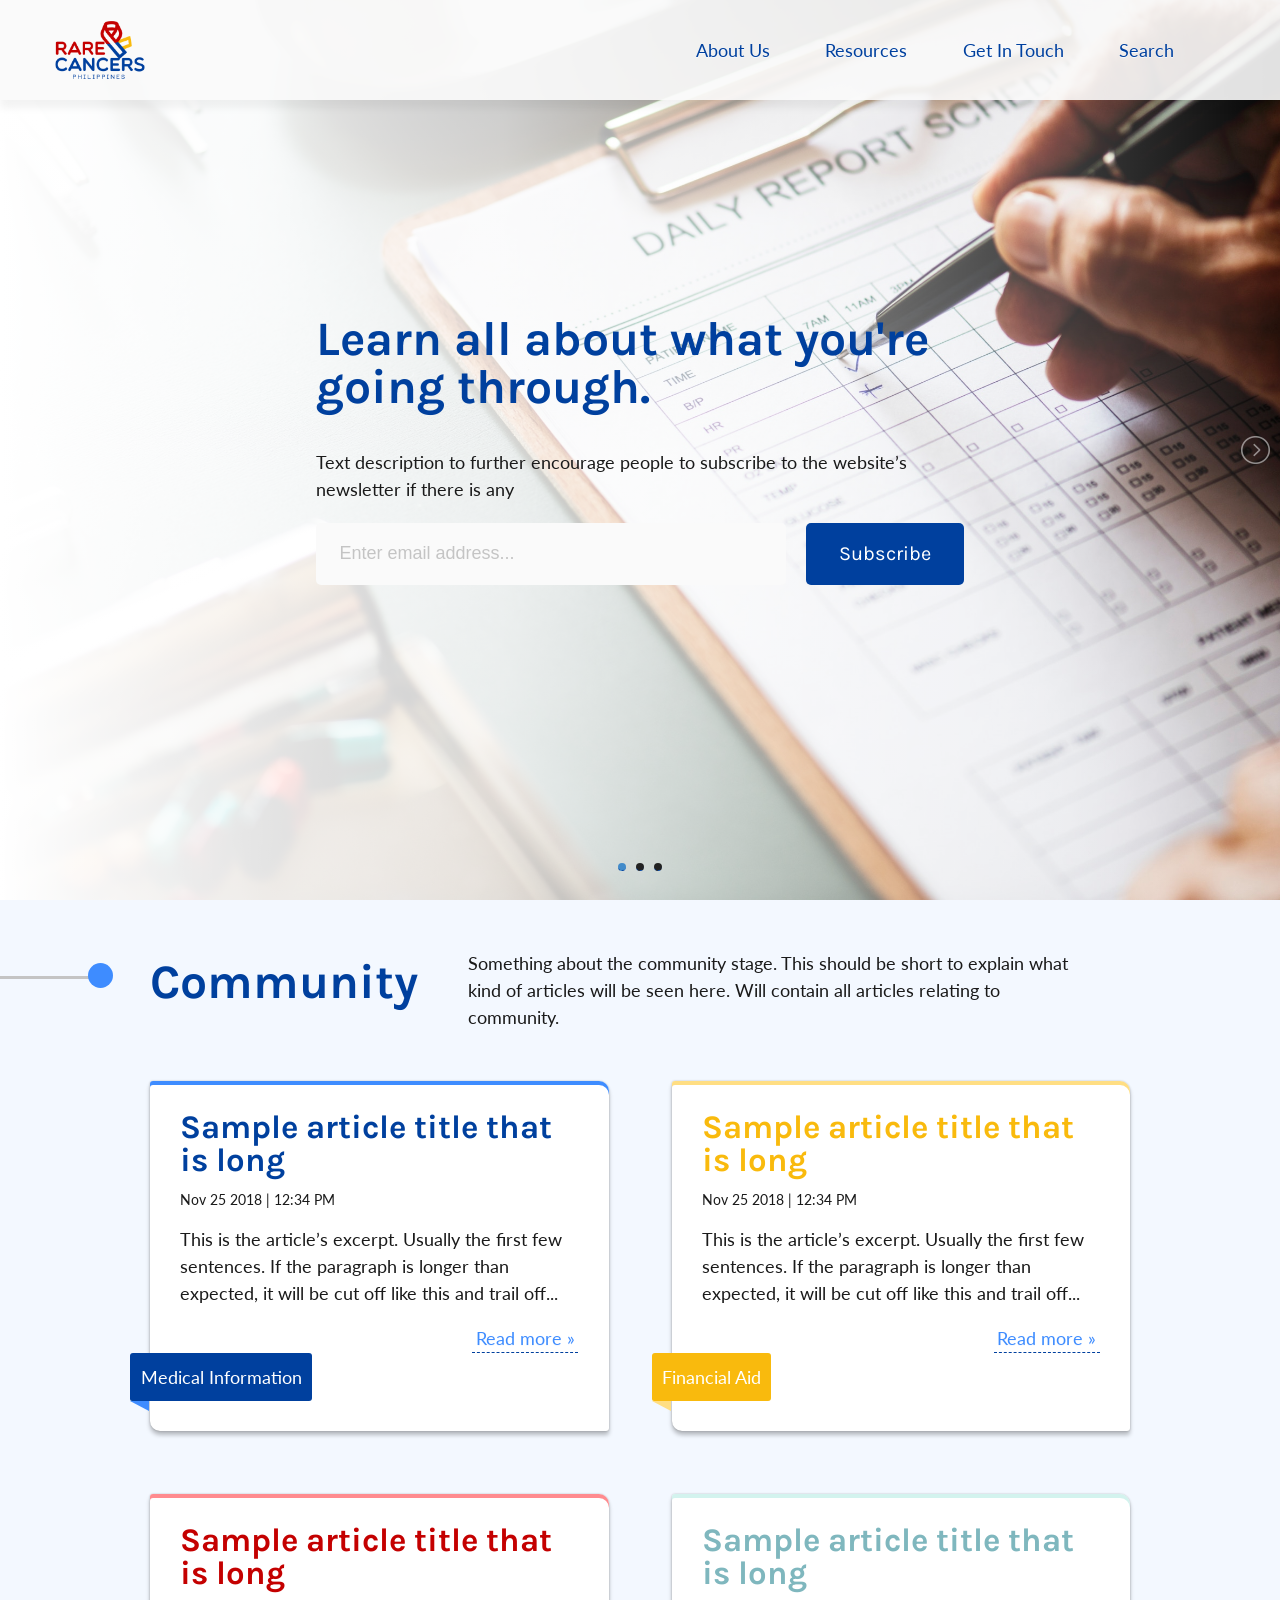
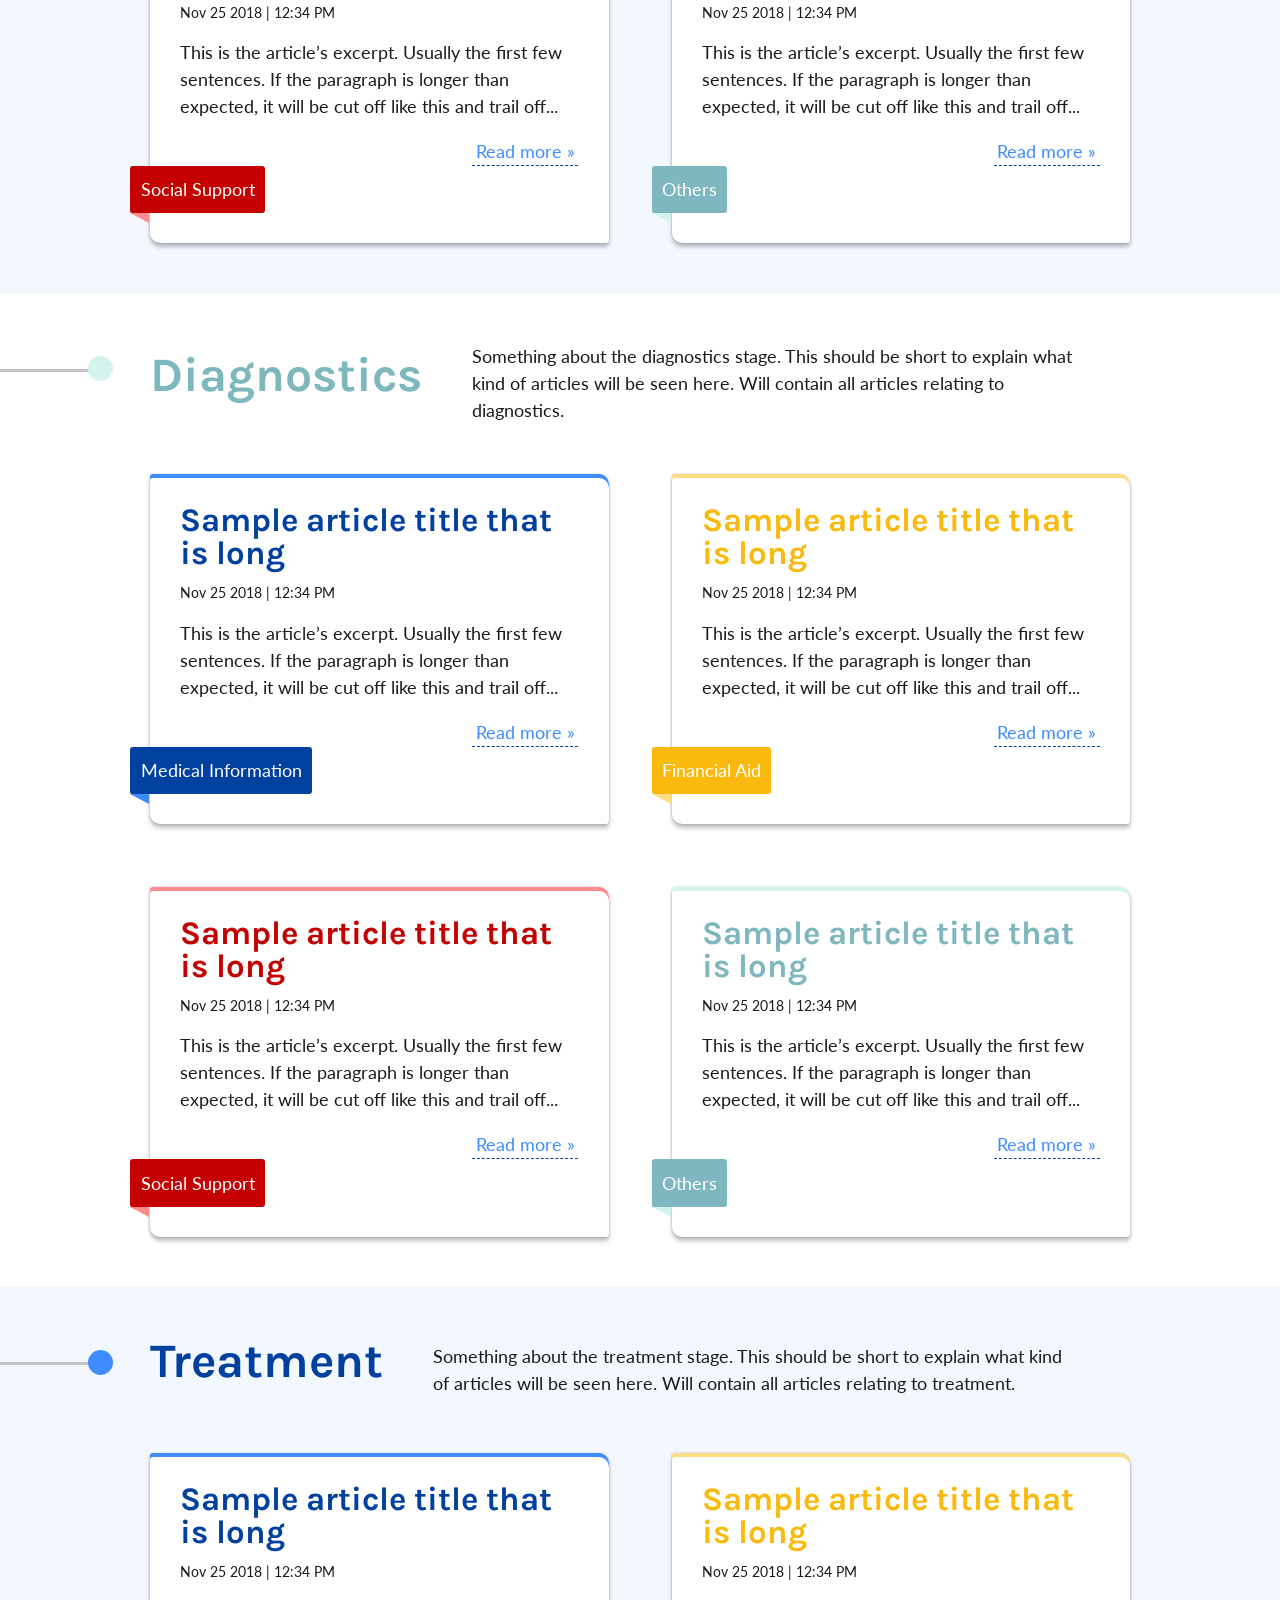
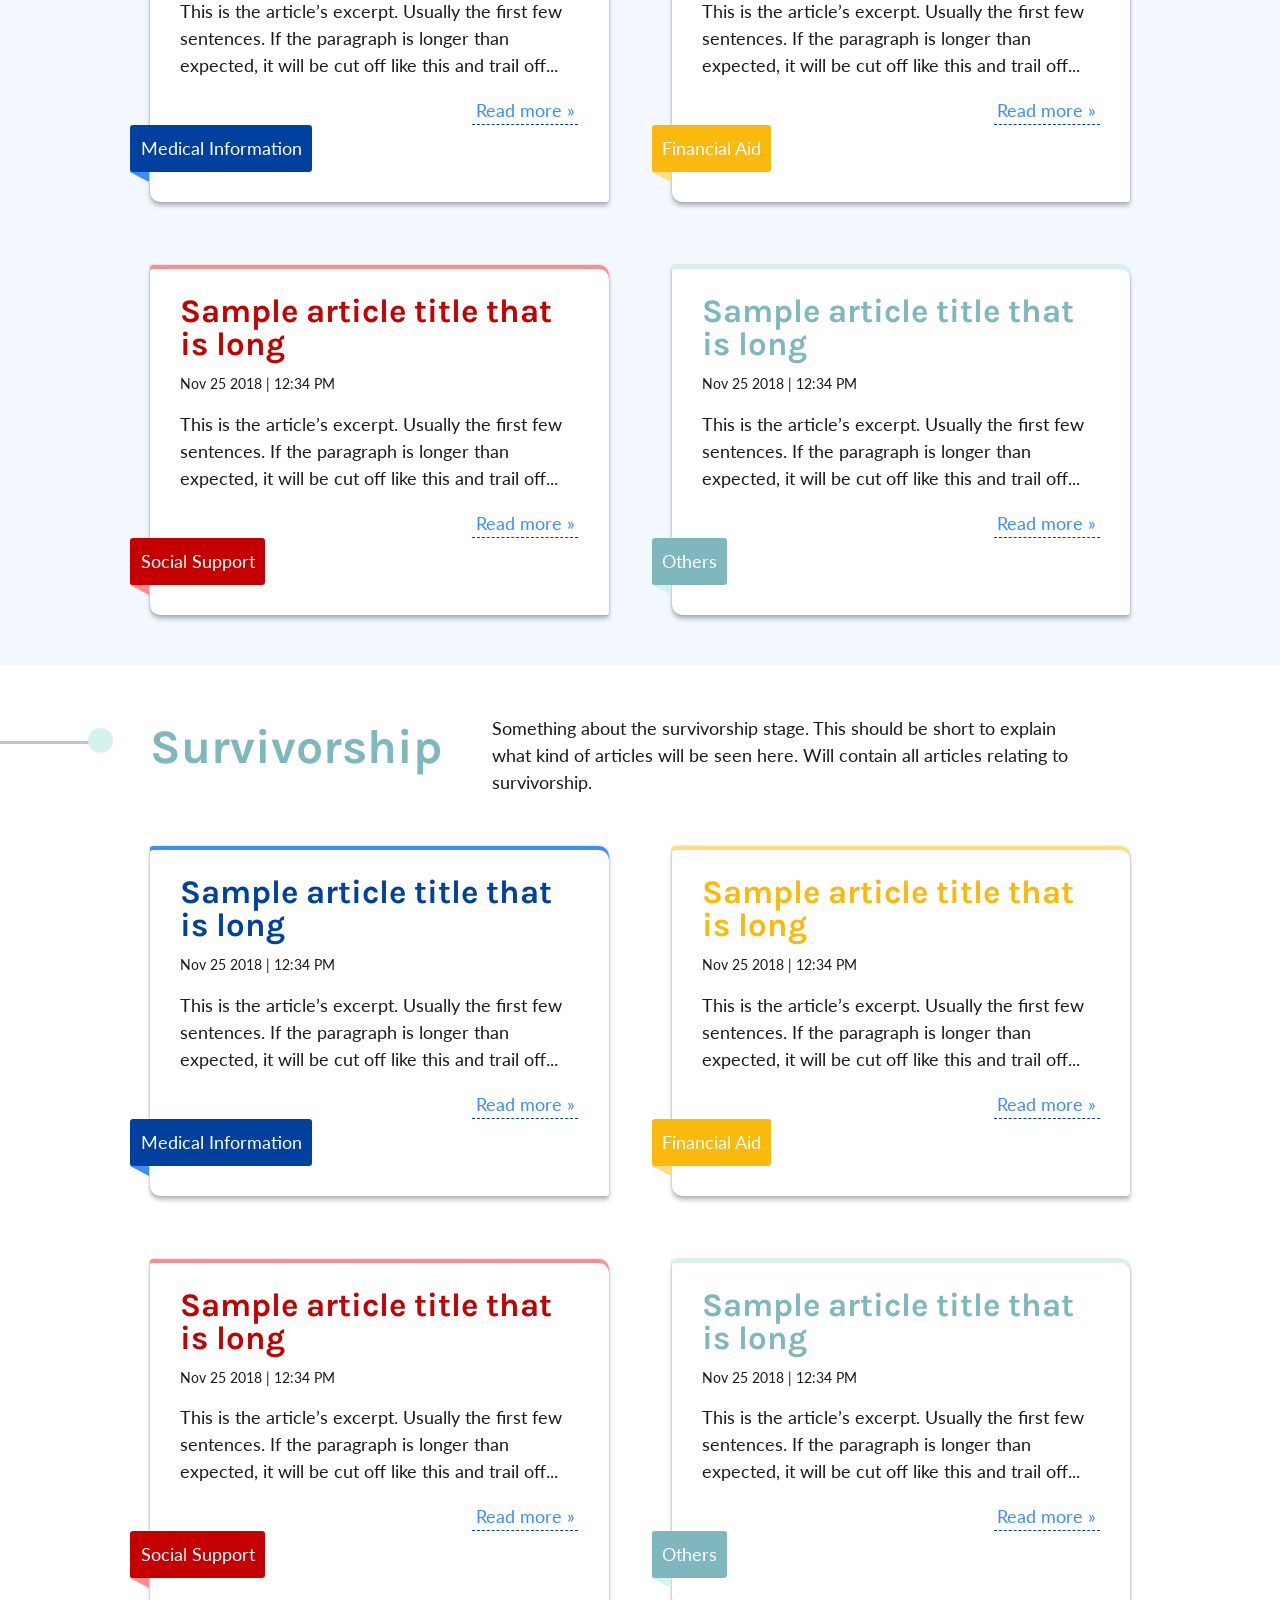
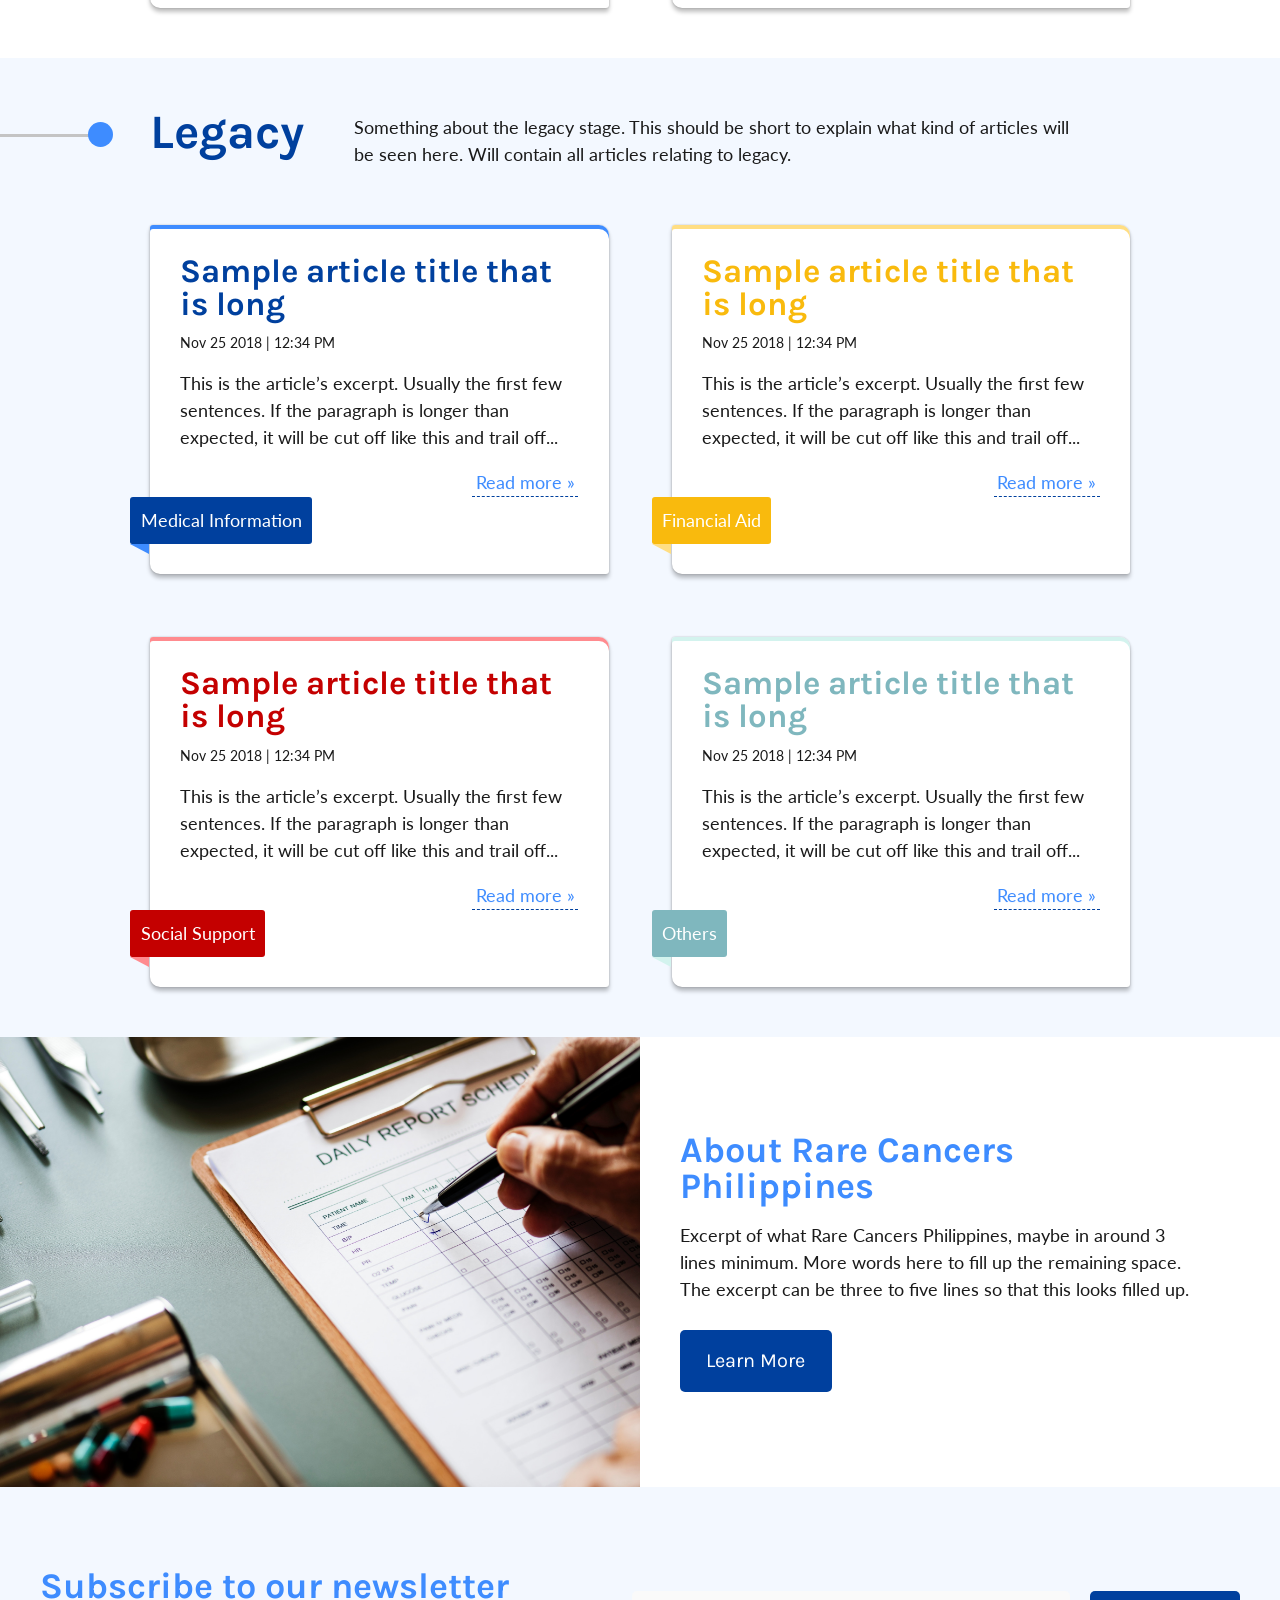
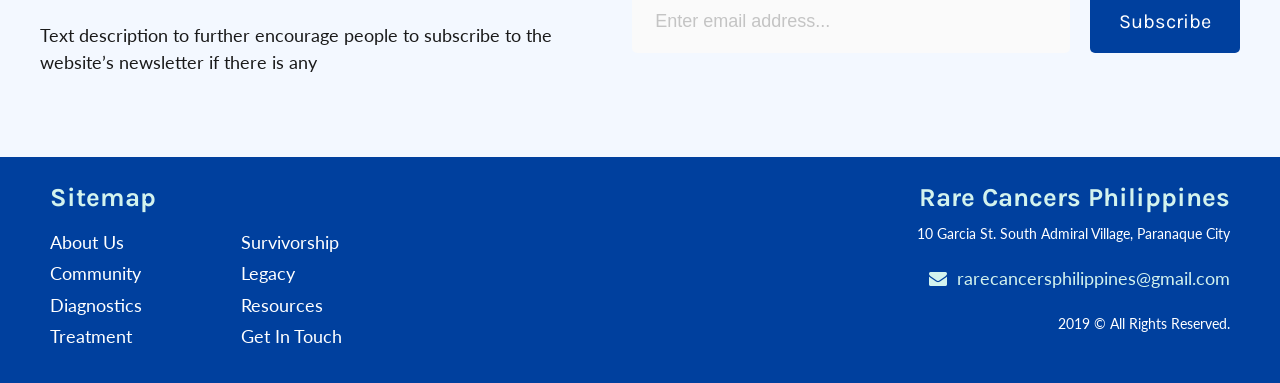
==== index.html @ 7241a582 "Fixed styles for article header" ====
<!DOCTYPE html>
<html lang="en-US">
<head>
  <meta charset="utf-8">
  <meta http-equiv="x-ua-compatible" content="ie=edge">
  <meta name="viewport" content="width=device-width, initial-scale=1">

  <title>Rare Cancers Philippines</title>

  <!-- Once we have more info on RCPH, will uncomment these -->
  <!-- <meta name="description" content=""> -->
  <!-- <link rel="canonical" href=""> -->

  <!-- Facebook meta tags -->
  <!-- <meta property="og:url" content=""> -->
  <!-- <meta property="og:description" content=""> -->
  <!-- <meta property="og:title" content=""> -->

  <!-- Twitter card meta tags -->
  <!-- <meta property="twitter:url" content=""> -->
  <!-- <meta property="twitter:card" content="summary"> -->
  <!-- <meta property="twitter:title" content=""> -->
  <!-- <meta property="twitter:description" content=""> -->

  <!-- CSS -->
  <!-- LightSlider -->
  <link rel="stylesheet" href="assets/lightslider/css/lightslider.css">

  <!-- FontAwesome -->
  <link rel="stylesheet" href="https://stackpath.bootstrapcdn.com/font-awesome/4.7.0/css/font-awesome.min.css">

  <!-- Custom Styles -->
  <link rel="stylesheet" type="text/css" href="styles.css">

  <!-- JavaScript -->
  <!-- jQuery -->
  <script src="https://cdnjs.cloudflare.com/ajax/libs/jquery/3.3.1/jquery.min.js"></script>

  <!-- LightSlider -->
  <script src="assets/lightslider/js/lightslider.js"></script>

  <!-- Custom JS -->
  <script src="main.js"></script>

</head>
<body>
  <header>
    <a class="brand" href="index.html"><img src="images/logo.png" alt=""></a>
    <ul class="navigation">
      <li class="nav-item"><a href="about-us.html">About Us</a></li>
      <li class="nav-item"><a href="#">Resources</a></li>
      <li class="nav-item"><a href="contact.html">Get In Touch</a></li>
      <li class="nav-item"><a href="#" id="search">Search</a></li>
    </ul>
  </header>
  <main id="home">
    <!-- HERO BANNER -->
    <ul class="hero-banner carousel">
      <li class="slide">
        <div class="description" style="background-image: linear-gradient(90deg, #FFFFFF 0%, rgba(255, 255, 255, 0.8) 39.29%, rgba(255, 255, 255, 0) 101.6%), url('images/hero-1.jpg');">
          <h1>Learn all about what you're going through.</h1>
          <p>Text description to further encourage people to subscribe to the website’s newsletter if there is any</p>
          <div class="subscribe-to-newsletter"><input type="email" placeholder="Enter email address..." name="newsletter_email"><a href="#" class="blue filled button">Subscribe</a></div>
        </div>
      </li>
      <li class="slide">
        <div class="description" style="background-image: linear-gradient(90deg, #FFFFFF 0%, rgba(255, 255, 255, 0.8) 39.29%, rgba(255, 255, 255, 0) 101.6%), url('images/hero-2.jpg');">
          <h1>Another header message</h1>
          <p>This is to demonstrate the carousel on the hero banner of the website.</p>
          <a href="#" class="blue filled button">Sample CTA</a>
        </div>
      </li>
      <li class="slide">
        <div class="description" style="background-image: linear-gradient(90deg, #FFFFFF 0%, rgba(255, 255, 255, 0.8) 39.29%, rgba(255, 255, 255, 0) 101.6%), url('images/hero-3.jpg');">
          <h1>Yet another example</h1>
          <p>It's important to note that when setting up slides for the carousel, there always has to be a call-to-action within it.</p>
          <a href="#" class="blue filled button">Like This</a>
        </div>
      </li>
    </ul>

    <!-- STAGES -->
    <div class="stages">
      <section class="stage">
        <div class="stage-details">
          <h1 class="stage-name">Community</h1>
          <p class="stage-description">Something about the community stage. This should be short to explain what kind of articles will be seen here. Will contain all articles relating to community.</p>
        </div>
        <div class="article-cards">
          <div class="article-card medical-information">
            <div class="article-card-heading">
              <h3 class="article-title">Sample article title that is long</h3>
              <p class="article-meta">Nov 25 2018 | 12:34 PM</p>
            </div>
            <p class="article-excerpt">This is the article’s excerpt. Usually the first few sentences. If the paragraph is longer than expected, it will be cut off like this and trail off...</p>
            <a href="article.html" class="article-read-more">Read more &raquo;</a>
            <a href="#" class="article-card-category">Medical Information</a>
          </div>
          <div class="article-card financial-aid">
            <div class="article-card-heading">
              <h3 class="article-title">Sample article title that is long</h3>
              <p class="article-meta">Nov 25 2018 | 12:34 PM</p>
            </div>
            <p class="article-excerpt">This is the article’s excerpt. Usually the first few sentences. If the paragraph is longer than expected, it will be cut off like this and trail off...</p>
            <a href="article.html" class="article-read-more">Read more &raquo;</a>
            <a href="#" class="article-card-category">Financial Aid</a>
          </div>
          <div class="article-card social-support">
            <div class="article-card-heading">
              <h3 class="article-title">Sample article title that is long</h3>
              <p class="article-meta">Nov 25 2018 | 12:34 PM</p>
            </div>
            <p class="article-excerpt">This is the article’s excerpt. Usually the first few sentences. If the paragraph is longer than expected, it will be cut off like this and trail off...</p>
            <a href="article.html" class="article-read-more">Read more &raquo;</a>
            <a href="#" class="article-card-category">Social Support</a>
          </div>
          <div class="article-card others">
            <div class="article-card-heading">
              <h3 class="article-title">Sample article title that is long</h3>
              <p class="article-meta">Nov 25 2018 | 12:34 PM</p>
            </div>
            <p class="article-excerpt">This is the article’s excerpt. Usually the first few sentences. If the paragraph is longer than expected, it will be cut off like this and trail off...</p>
            <a href="article.html" class="article-read-more">Read more &raquo;</a>
            <a href="#" class="article-card-category">Others</a>
          </div>
        </div>
      </section>
      <section class="stage">
        <div class="stage-details">
          <h1 class="stage-name">Diagnostics</h1>
          <p class="stage-description">Something about the diagnostics stage. This should be short to explain what kind of articles will be seen here. Will contain all articles relating to diagnostics.</p>
        </div>
        <div class="article-cards">
          <div class="article-card medical-information">
            <div class="article-card-heading">
              <h3 class="article-title">Sample article title that is long</h3>
              <p class="article-meta">Nov 25 2018 | 12:34 PM</p>
            </div>
            <p class="article-excerpt">This is the article’s excerpt. Usually the first few sentences. If the paragraph is longer than expected, it will be cut off like this and trail off...</p>
            <a href="article.html" class="article-read-more">Read more &raquo;</a>
            <a href="#" class="article-card-category">Medical Information</a>
          </div>
          <div class="article-card financial-aid">
            <div class="article-card-heading">
              <h3 class="article-title">Sample article title that is long</h3>
              <p class="article-meta">Nov 25 2018 | 12:34 PM</p>
            </div>
            <p class="article-excerpt">This is the article’s excerpt. Usually the first few sentences. If the paragraph is longer than expected, it will be cut off like this and trail off...</p>
            <a href="article.html" class="article-read-more">Read more &raquo;</a>
            <a href="#" class="article-card-category">Financial Aid</a>
          </div>
          <div class="article-card social-support">
            <div class="article-card-heading">
              <h3 class="article-title">Sample article title that is long</h3>
              <p class="article-meta">Nov 25 2018 | 12:34 PM</p>
            </div>
            <p class="article-excerpt">This is the article’s excerpt. Usually the first few sentences. If the paragraph is longer than expected, it will be cut off like this and trail off...</p>
            <a href="article.html" class="article-read-more">Read more &raquo;</a>
            <a href="#" class="article-card-category">Social Support</a>
          </div>
          <div class="article-card others">
            <div class="article-card-heading">
              <h3 class="article-title">Sample article title that is long</h3>
              <p class="article-meta">Nov 25 2018 | 12:34 PM</p>
            </div>
            <p class="article-excerpt">This is the article’s excerpt. Usually the first few sentences. If the paragraph is longer than expected, it will be cut off like this and trail off...</p>
            <a href="article.html" class="article-read-more">Read more &raquo;</a>
            <a href="#" class="article-card-category">Others</a>
          </div>
        </div>
      </section>
      <section class="stage">
        <div class="stage-details">
          <h1 class="stage-name">Treatment</h1>
          <p class="stage-description">Something about the treatment stage. This should be short to explain what kind of articles will be seen here. Will contain all articles relating to treatment.</p>
        </div>
        <div class="article-cards">
          <div class="article-card medical-information">
            <div class="article-card-heading">
              <h3 class="article-title">Sample article title that is long</h3>
              <p class="article-meta">Nov 25 2018 | 12:34 PM</p>
            </div>
            <p class="article-excerpt">This is the article’s excerpt. Usually the first few sentences. If the paragraph is longer than expected, it will be cut off like this and trail off...</p>
            <a href="article.html" class="article-read-more">Read more &raquo;</a>
            <a href="#" class="article-card-category">Medical Information</a>
          </div>
          <div class="article-card financial-aid">
            <div class="article-card-heading">
              <h3 class="article-title">Sample article title that is long</h3>
              <p class="article-meta">Nov 25 2018 | 12:34 PM</p>
            </div>
            <p class="article-excerpt">This is the article’s excerpt. Usually the first few sentences. If the paragraph is longer than expected, it will be cut off like this and trail off...</p>
            <a href="article.html" class="article-read-more">Read more &raquo;</a>
            <a href="#" class="article-card-category">Financial Aid</a>
          </div>
          <div class="article-card social-support">
            <div class="article-card-heading">
              <h3 class="article-title">Sample article title that is long</h3>
              <p class="article-meta">Nov 25 2018 | 12:34 PM</p>
            </div>
            <p class="article-excerpt">This is the article’s excerpt. Usually the first few sentences. If the paragraph is longer than expected, it will be cut off like this and trail off...</p>
            <a href="article.html" class="article-read-more">Read more &raquo;</a>
            <a href="#" class="article-card-category">Social Support</a>
          </div>
          <div class="article-card others">
            <div class="article-card-heading">
              <h3 class="article-title">Sample article title that is long</h3>
              <p class="article-meta">Nov 25 2018 | 12:34 PM</p>
            </div>
            <p class="article-excerpt">This is the article’s excerpt. Usually the first few sentences. If the paragraph is longer than expected, it will be cut off like this and trail off...</p>
            <a href="article.html" class="article-read-more">Read more &raquo;</a>
            <a href="#" class="article-card-category">Others</a>
          </div>
        </div>
      </section>
      <section class="stage">
        <div class="stage-details">
          <h1 class="stage-name">Survivorship</h1>
          <p class="stage-description">Something about the survivorship stage. This should be short to explain what kind of articles will be seen here. Will contain all articles relating to survivorship.</p>
        </div>
        <div class="article-cards">
          <div class="article-card medical-information">
            <div class="article-card-heading">
              <h3 class="article-title">Sample article title that is long</h3>
              <p class="article-meta">Nov 25 2018 | 12:34 PM</p>
            </div>
            <p class="article-excerpt">This is the article’s excerpt. Usually the first few sentences. If the paragraph is longer than expected, it will be cut off like this and trail off...</p>
            <a href="article.html" class="article-read-more">Read more &raquo;</a>
            <a href="#" class="article-card-category">Medical Information</a>
          </div>
          <div class="article-card financial-aid">
            <div class="article-card-heading">
              <h3 class="article-title">Sample article title that is long</h3>
              <p class="article-meta">Nov 25 2018 | 12:34 PM</p>
            </div>
            <p class="article-excerpt">This is the article’s excerpt. Usually the first few sentences. If the paragraph is longer than expected, it will be cut off like this and trail off...</p>
            <a href="article.html" class="article-read-more">Read more &raquo;</a>
            <a href="#" class="article-card-category">Financial Aid</a>
          </div>
          <div class="article-card social-support">
            <div class="article-card-heading">
              <h3 class="article-title">Sample article title that is long</h3>
              <p class="article-meta">Nov 25 2018 | 12:34 PM</p>
            </div>
            <p class="article-excerpt">This is the article’s excerpt. Usually the first few sentences. If the paragraph is longer than expected, it will be cut off like this and trail off...</p>
            <a href="article.html" class="article-read-more">Read more &raquo;</a>
            <a href="#" class="article-card-category">Social Support</a>
          </div>
          <div class="article-card others">
            <div class="article-card-heading">
              <h3 class="article-title">Sample article title that is long</h3>
              <p class="article-meta">Nov 25 2018 | 12:34 PM</p>
            </div>
            <p class="article-excerpt">This is the article’s excerpt. Usually the first few sentences. If the paragraph is longer than expected, it will be cut off like this and trail off...</p>
            <a href="article.html" class="article-read-more">Read more &raquo;</a>
            <a href="#" class="article-card-category">Others</a>
          </div>
        </div>
      </section>
      <section class="stage">
        <div class="stage-details">
          <h1 class="stage-name">Legacy</h1>
          <p class="stage-description">Something about the legacy stage. This should be short to explain what kind of articles will be seen here. Will contain all articles relating to legacy.</p>
        </div>
        <div class="article-cards">
          <div class="article-card medical-information">
            <div class="article-card-heading">
              <h3 class="article-title">Sample article title that is long</h3>
              <p class="article-meta">Nov 25 2018 | 12:34 PM</p>
            </div>
            <p class="article-excerpt">This is the article’s excerpt. Usually the first few sentences. If the paragraph is longer than expected, it will be cut off like this and trail off...</p>
            <a href="article.html" class="article-read-more">Read more &raquo;</a>
            <a href="#" class="article-card-category">Medical Information</a>
          </div>
          <div class="article-card financial-aid">
            <div class="article-card-heading">
              <h3 class="article-title">Sample article title that is long</h3>
              <p class="article-meta">Nov 25 2018 | 12:34 PM</p>
            </div>
            <p class="article-excerpt">This is the article’s excerpt. Usually the first few sentences. If the paragraph is longer than expected, it will be cut off like this and trail off...</p>
            <a href="article.html" class="article-read-more">Read more &raquo;</a>
            <a href="#" class="article-card-category">Financial Aid</a>
          </div>
          <div class="article-card social-support">
            <div class="article-card-heading">
              <h3 class="article-title">Sample article title that is long</h3>
              <p class="article-meta">Nov 25 2018 | 12:34 PM</p>
            </div>
            <p class="article-excerpt">This is the article’s excerpt. Usually the first few sentences. If the paragraph is longer than expected, it will be cut off like this and trail off...</p>
            <a href="article.html" class="article-read-more">Read more &raquo;</a>
            <a href="#" class="article-card-category">Social Support</a>
          </div>
          <div class="article-card others">
            <div class="article-card-heading">
              <h3 class="article-title">Sample article title that is long</h3>
              <p class="article-meta">Nov 25 2018 | 12:34 PM</p>
            </div>
            <p class="article-excerpt">This is the article’s excerpt. Usually the first few sentences. If the paragraph is longer than expected, it will be cut off like this and trail off...</p>
            <a href="article.html" class="article-read-more">Read more &raquo;</a>
            <a href="#" class="article-card-category">Others</a>
          </div>
        </div>
      </section>
    </div>

    <!-- About RCPH -->
    <section class="about">
      <div class="about-preview"><img src="images/hero-1.jpg" alt=""></div>
      <div class="about-information">
        <h2 class="about-heading">About Rare Cancers Philippines</h2>
        <div class="about-excerpt">
          <p>Excerpt of what Rare Cancers Philippines, maybe in around 3 lines minimum. More words here to fill up the remaining space. The excerpt can be three to five lines so that this looks filled up.</p>
        </div>
        <a href="about.html" class="blue filled button">Learn More</a>
      </div>
    </section>

    <!-- Newsletter CTA -->
    <section class="newsletter-signup">
      <div class="newsletter-info">
        <h2>Subscribe to our newsletter</h2>
        <div class="description">Text description to further encourage people to subscribe to the website’s newsletter if there is any</div>
      </div>
      <div class="subscribe-to-newsletter"><input type="email" placeholder="Enter email address..." name="newsletter_email"><a href="#" class="blue filled button">Subscribe</a></div>
    </section>

  </main>
  <!-- Footer -->
  <footer>
    <div class="sitemap">
      <h4>Sitemap</h4>
      <ul class="sitemap-links">
        <li class="link"><a href="about-us.html">About Us</a></li>
        <li class="link"><a href="#">Community</a></li>
        <li class="link"><a href="#">Diagnostics</a></li>
        <li class="link"><a href="#">Treatment</a></li>
        <li class="link"><a href="#">Survivorship</a></li>
        <li class="link"><a href="#">Legacy</a></li>
        <li class="link"><a href="#">Resources</a></li>
        <li class="link"><a href="contact.html">Get In Touch</a></li>
      </ul>
    </div>
    <div class="org-information">
      <h4 class="name">Rare Cancers Philippines</h4>
      <p class="address">10 Garcia St. South Admiral Village, Paranaque City</p>
      <div class="social-media-links">
        <!-- <a href="#" class="link"><i class="fa fa-facebook-square"></i> Facebook</a> -->
        <a href="mailto:rarecancersphilippines@gmail.com" class="link"><i class="fa fa-envelope"></i> rarecancersphilippines@gmail.com</a>
      </div>
      <div class="copyright">2019 &copy; All Rights Reserved.</div>
    </div>
  </footer>
</body>
</html>
---- assets/lightslider/css/lightslider.css ----
/*! lightslider - v1.1.3 - 2015-04-14
* https://github.com/sachinchoolur/lightslider
* Copyright (c) 2015 Sachin N; Licensed MIT */
/** /!!! core css Should not edit !!!/**/ 

.lSSlideOuter {
    overflow: hidden;
    -webkit-touch-callout: none;
    -webkit-user-select: none;
    -khtml-user-select: none;
    -moz-user-select: none;
    -ms-user-select: none;
    user-select: none
}
.lightSlider:before, .lightSlider:after {
    content: " ";
    display: table;
}
.lightSlider {
    overflow: hidden;
    margin: 0;
}
.lSSlideWrapper {
    max-width: 100%;
    overflow: hidden;
    position: relative;
}
.lSSlideWrapper > .lightSlider:after {
    clear: both;
}
.lSSlideWrapper .lSSlide {
    -webkit-transform: translate(0px, 0px);
    -ms-transform: translate(0px, 0px);
    transform: translate(0px, 0px);
    -webkit-transition: all 1s;
    -webkit-transition-property: -webkit-transform,height;
    -moz-transition-property: -moz-transform,height;
    transition-property: transform,height;
    -webkit-transition-duration: inherit !important;
    transition-duration: inherit !important;
    -webkit-transition-timing-function: inherit !important;
    transition-timing-function: inherit !important;
}
.lSSlideWrapper .lSFade {
    position: relative;
}
.lSSlideWrapper .lSFade > * {
    position: absolute !important;
    top: 0;
    left: 0;
    z-index: 9;
    margin-right: 0;
    width: 100%;
}
.lSSlideWrapper.usingCss .lSFade > * {
    opacity: 0;
    -webkit-transition-delay: 0s;
    transition-delay: 0s;
    -webkit-transition-duration: inherit !important;
    transition-duration: inherit !important;
    -webkit-transition-property: opacity;
    transition-property: opacity;
    -webkit-transition-timing-function: inherit !important;
    transition-timing-function: inherit !important;
}
.lSSlideWrapper .lSFade > *.active {
    z-index: 10;
}
.lSSlideWrapper.usingCss .lSFade > *.active {
    opacity: 1;
}
/** /!!! End of core css Should not edit !!!/**/

/* Pager */
.lSSlideOuter .lSPager.lSpg {
    margin: 10px 0 0;
    padding: 0;
    text-align: center;
}
.lSSlideOuter .lSPager.lSpg > li {
    cursor: pointer;
    display: inline-block;
    padding: 0 5px;
}
.lSSlideOuter .lSPager.lSpg > li a {
    background-color: #222222;
    border-radius: 30px;
    display: inline-block;
    height: 8px;
    overflow: hidden;
    text-indent: -999em;
    width: 8px;
    position: relative;
    z-index: 99;
    -webkit-transition: all 0.5s linear 0s;
    transition: all 0.5s linear 0s;
}
.lSSlideOuter .lSPager.lSpg > li:hover a, .lSSlideOuter .lSPager.lSpg > li.active a {
    background-color: #428bca;
}
.lSSlideOuter .media {
    opacity: 0.8;
}
.lSSlideOuter .media.active {
    opacity: 1;
}
/* End of pager */

/** Gallery */
.lSSlideOuter .lSPager.lSGallery {
    list-style: none outside none;
    padding-left: 0;
    margin: 0;
    overflow: hidden;
    transform: translate3d(0px, 0px, 0px);
    -moz-transform: translate3d(0px, 0px, 0px);
    -ms-transform: translate3d(0px, 0px, 0px);
    -webkit-transform: translate3d(0px, 0px, 0px);
    -o-transform: translate3d(0px, 0px, 0px);
    -webkit-transition-property: -webkit-transform;
    -moz-transition-property: -moz-transform;
    -webkit-touch-callout: none;
    -webkit-user-select: none;
    -khtml-user-select: none;
    -moz-user-select: none;
    -ms-user-select: none;
    user-select: none;
}
.lSSlideOuter .lSPager.lSGallery li {
    overflow: hidden;
    -webkit-transition: border-radius 0.12s linear 0s 0.35s linear 0s;
    transition: border-radius 0.12s linear 0s 0.35s linear 0s;
}
.lSSlideOuter .lSPager.lSGallery li.active, .lSSlideOuter .lSPager.lSGallery li:hover {
    border-radius: 5px;
}
.lSSlideOuter .lSPager.lSGallery img {
    display: block;
    height: auto;
    max-width: 100%;
}
.lSSlideOuter .lSPager.lSGallery:before, .lSSlideOuter .lSPager.lSGallery:after {
    content: " ";
    display: table;
}
.lSSlideOuter .lSPager.lSGallery:after {
    clear: both;
}
/* End of Gallery*/

/* slider actions */
.lSAction > a {
    width: 32px;
    display: block;
    top: 50%;
    height: 32px;
    background-image: url('../img/controls.png');
    cursor: pointer;
    position: absolute;
    z-index: 99;
    margin-top: -16px;
    opacity: 0.5;
    -webkit-transition: opacity 0.35s linear 0s;
    transition: opacity 0.35s linear 0s;
}
.lSAction > a:hover {
    opacity: 1;
}
.lSAction > .lSPrev {
    background-position: 0 0;
    left: 10px;
}
.lSAction > .lSNext {
    background-position: -32px 0;
    right: 10px;
}
.lSAction > a.disabled {
    pointer-events: none;
}
.cS-hidden {
    height: 1px;
    opacity: 0;
    filter: alpha(opacity=0);
    overflow: hidden;
}


/* vertical */
.lSSlideOuter.vertical {
    position: relative;
}
.lSSlideOuter.vertical.noPager {
    padding-right: 0px !important;
}
.lSSlideOuter.vertical .lSGallery {
    position: absolute !important;
    right: 0;
    top: 0;
}
.lSSlideOuter.vertical .lightSlider > * {
    width: 100% !important;
    max-width: none !important;
}

/* vertical controlls */
.lSSlideOuter.vertical .lSAction > a {
    left: 50%;
    margin-left: -14px;
    margin-top: 0;
}
.lSSlideOuter.vertical .lSAction > .lSNext {
    background-position: 31px -31px;
    bottom: 10px;
    top: auto;
}
.lSSlideOuter.vertical .lSAction > .lSPrev {
    background-position: 0 -31px;
    bottom: auto;
    top: 10px;
}
/* vertical */


/* Rtl */
.lSSlideOuter.lSrtl {
    direction: rtl;
}
.lSSlideOuter .lightSlider, .lSSlideOuter .lSPager {
    padding-left: 0;
    list-style: none outside none;
}
.lSSlideOuter.lSrtl .lightSlider, .lSSlideOuter.lSrtl .lSPager {
    padding-right: 0;
}
.lSSlideOuter .lightSlider > *,  .lSSlideOuter .lSGallery li {
    float: left;
}
.lSSlideOuter.lSrtl .lightSlider > *,  .lSSlideOuter.lSrtl .lSGallery li {
    float: right !important;
}
/* Rtl */

@-webkit-keyframes rightEnd {
    0% {
        left: 0;
    }

    50% {
        left: -15px;
    }

    100% {
        left: 0;
    }
}
@keyframes rightEnd {
    0% {
        left: 0;
    }

    50% {
        left: -15px;
    }

    100% {
        left: 0;
    }
}
@-webkit-keyframes topEnd {
    0% {
        top: 0;
    }

    50% {
        top: -15px;
    }

    100% {
        top: 0;
    }
}
@keyframes topEnd {
    0% {
        top: 0;
    }

    50% {
        top: -15px;
    }

    100% {
        top: 0;
    }
}
@-webkit-keyframes leftEnd {
    0% {
        left: 0;
    }

    50% {
        left: 15px;
    }

    100% {
        left: 0;
    }
}
@keyframes leftEnd {
    0% {
        left: 0;
    }

    50% {
        left: 15px;
    }

    100% {
        left: 0;
    }
}
@-webkit-keyframes bottomEnd {
    0% {
        bottom: 0;
    }

    50% {
        bottom: -15px;
    }

    100% {
        bottom: 0;
    }
}
@keyframes bottomEnd {
    0% {
        bottom: 0;
    }

    50% {
        bottom: -15px;
    }

    100% {
        bottom: 0;
    }
}
.lSSlideOuter .rightEnd {
    -webkit-animation: rightEnd 0.3s;
    animation: rightEnd 0.3s;
    position: relative;
}
.lSSlideOuter .leftEnd {
    -webkit-animation: leftEnd 0.3s;
    animation: leftEnd 0.3s;
    position: relative;
}
.lSSlideOuter.vertical .rightEnd {
    -webkit-animation: topEnd 0.3s;
    animation: topEnd 0.3s;
    position: relative;
}
.lSSlideOuter.vertical .leftEnd {
    -webkit-animation: bottomEnd 0.3s;
    animation: bottomEnd 0.3s;
    position: relative;
}
.lSSlideOuter.lSrtl .rightEnd {
    -webkit-animation: leftEnd 0.3s;
    animation: leftEnd 0.3s;
    position: relative;
}
.lSSlideOuter.lSrtl .leftEnd {
    -webkit-animation: rightEnd 0.3s;
    animation: rightEnd 0.3s;
    position: relative;
}
/*/  GRab cursor */
.lightSlider.lsGrab > * {
  cursor: -webkit-grab;
  cursor: -moz-grab;
  cursor: -o-grab;
  cursor: -ms-grab;
  cursor: grab;
}
.lightSlider.lsGrabbing > * {
  cursor: move;
  cursor: -webkit-grabbing;
  cursor: -moz-grabbing;
  cursor: -o-grabbing;
  cursor: -ms-grabbing;
  cursor: grabbing;
}
---- styles.css ----
/* Main Stylesheet for Rare Cancers PH site */

@import url('https://fonts.googleapis.com/css?family=Karla:700|Lato:400,700');

:root {
  /* COLORS */
  --color-blue-primary: #00409E;
  --color-blue-secondary: #3E8CFF;
  --color-blue-light: #F3F8FF;

  --color-red-primary: #C40000;
  --color-red-secondary: #FF8B8F;
  --color-red-light: #FFF3F3;

  --color-yellow-primary: #F9BA0D;
  --color-yellow-secondary: #FFDE83;
  --color-yellow-light: #FFF9E9;

  --color-teal-primary: #7FB7BE;
  --color-teal-secondary: #D3F3EE;
  --color-teal-light: #ECFFFC;

  --color-text-primary: #1A1A1A;
  --color-text-secondary: #686868;

  --color-bg-navbar: rgba(250, 250, 250, 0.9);

  /* SIZES */
  --size-text-body: 18px;
  --size-text-small: 14px;
  --size-text-emphasis: 20px;

  --size-text-button: 1.11em; /* 20px */

  --size-text-h1: 2.67em; /* 48px */
  --size-text-h2:    2em; /* 36px */
  --size-text-h3: 1.83em; /* 33px */
  --size-text-h4: 1.44em; /* 26px */
  --size-text-h5: 1.33em; /* 24px */
  --size-text-h6: 1.11em; /* 20px */

  --line-height-body: 150%;
  --line-height-heading: 100%;

  --border-radius: 0.278rem;

  /* TYPEFACES */
  --font-heading: 'Karla', sans-serif;
  --font-body: 'Lato', sans-serif;
}

* {
  margin: 0;
  padding: 0;
  box-sizing: border-box;
}

html, body {
  color: var(--color-text-primary);
  font-size: var(--size-text-body);
  font-family: var(--font-body);
  font-weight: 400;
  line-height: var(--line-height-body);
}

/**
 * GENERAL STYLES
 */
strong {
  font-family: var(--font-body);
  font-weight: 700;
}

/* Heading */
h1, h2, h3, h4, h5, h6 {
  font-family: var(--font-heading);
  line-height: var(--line-height-heading);
  padding-bottom: 1rem;
}

h1, h4 { color: var(--color-blue-primary); }
h2, h5 { color: var(--color-blue-secondary); }
h3, h6 { color: var(--color-teal-primary); }

h1 { font-size: var(--size-text-h1); }
h2 { font-size: var(--size-text-h2); }
h3 { font-size: var(--size-text-h3); }
h4 { font-size: var(--size-text-h4); }
h5 { font-size: var(--size-text-h5); }
h6 { font-size: var(--size-text-h6); }

/* Hyperlinks */
a {
  text-decoration: none;
  transition: all 250ms;
}
  
a:not([class]),
a.article-read-more {
  color: var(--color-blue-secondary);
  text-shadow: 0 1px 0 var(--color-blue-light);
  border-bottom: 1px dashed var(--color-blue-primary);
  display: inline-block;
  position: relative;
  padding: 0 .2em;
  z-index: 100;
}

a:not([class])::before,
a.article-read-more::before {
  content: "";
  z-index: -1;
  width: 100%;
  height: 0%;
  background: var(--color-blue-light);
  bottom: 0;
  left: 0;
  position: absolute;
  transition: height 250ms;
}

a:not([class]):hover,
a:not([class]):focus,
a:not([class]):active,
a.article-read-more:hover,
a.article-read-more:focus,
a.article-read-more:active {
  color: var(--color-blue-primary);
  border-color: transparent;
}

a:not([class]):hover::before,
a:not([class]):focus::before,
a:not([class]):active::before,
a.article-read-more:hover::before,
a.article-read-more:focus::before,
a.article-read-more:active::before {
  height: 100%;
}

/* button */
.button {
  display: inline-block;
  text-align: center;
  text-shadow: none;
  font-size: var(--size-text-button);
  font-family: var(--font-heading);
  padding: 0.8rem 1.3rem;
  border: 3px solid transparent;
  border-radius: var(--border-radius);
  width: auto;
  transition: all 300ms;
}

.filled.button {
  color: #fff;
}

.blue.filled.button {
  background-color: var(--color-blue-primary);
}

.blue.outlined.button {
  border-color: var(--color-blue-primary);
  color: var(--color-blue-primary);
}

.button::before {
  z-index: initial !important;
  width: initial !important;
  height: initial !important;
  background: none !important;
  bottom: initial !important;
  left: initial !important;
  position: initial !important;
  transition: none !important;
}

.blue.filled.button:hover,
.blue.filled.button:focus,
.blue.filled.button:active {
  background-color: var(--color-blue-secondary);
}

/* INPUT FIELD STYLES */
input,
textarea {
  font-size: var(--size-text-body);
  padding: 0.8rem 1.3rem;
  border-radius: var(--border-radius);
  border: none;
  background-color: #fafafa;
}

input:focus,
textarea:focus {
  outline-color: var(--color-blue-secondary);
}

input::placeholder,
textarea::placeholder {
  opacity: 0.4;
}

/** 
 * HEADER STYLES
 */

header {
  width: 100vw;
  height: 100px;
  background-color: var(--color-bg-navbar);
  box-shadow: 0px 8px 8px rgba(0, 0, 0, 0.05);
  display: inline-flex;
  justify-content: space-between;
  padding: 0 50px;
  position: fixed;
  z-index: 1000;
  top: 0;
  left: 0;
  right: 0;
}

header .brand {
  display: block;
  height: 100%;
  width: auto;
  border-bottom: none;
  text-shadow: none;
  padding: initial;
  z-index: initial;
}

header .brand::before {
  background: none;
  display: none;
}

header .brand img {
  display: block;
  height: 100%;
  width: auto;
}

header .navigation {
  list-style-type: none;
  display: flex;
  align-items: center;
  justify-content: space-evenly;
  max-width: 40em;
  width: 50%;
  height: 100%;
}

header .navigation .nav-item {
  flex: 0 1 auto;
  display: block;
  text-align: center;
}

header .navigation .nav-item a {
  color: var(--color-blue-primary);
  border-bottom: none;
  padding: .5em 0;
  z-index: initial;
  width: auto;
  display: inline-block;
  position: relative;
}

header .navigation .nav-item a::before {
  content: "";
  z-index: initial;
  height: 3px;
  background-color: var(--color-blue-secondary);
  right: 0;
  transform: scaleY(0);
  transition: transform 300ms;
}

header .navigation .nav-item a:hover::before,
header .navigation .nav-item a:focus::before,
header .navigation .active.nav-item a::before {
  transform: scaleY(1);
}

/**
 * MAIN STYLES
 */
main {
  display: flex;
  min-height: 70vh;
  flex-direction: column;
}

/* HERO BANNER */
.hero-banner {
  display: block;
}

/* LightSlider overrides */
/* removing the styles for hyperlinks on the carousel buttons */
.hero-banner.carousel + .lSAction > a {
  color: initial;
  text-shadow: none;
  border-bottom: none;
}

.hero-banner.carousel + .lSAction > a::before {
  z-index: initial !important;
  width: initial !important;
  height: initial !important;
  background: none !important;
  bottom: initial !important;
  left: initial !important;
  position: initial !important;
  transition: none !important;
}

/* moving pager within the slider */
.lSSlideOuter .lSPager.lSpg {
  position: absolute;
  top: 94vh;
  left: 0;
  right: 0;
}

/* Slide styles */
.hero-banner.carousel .slide .description {
  height: 100vh;
  background-color: var(--color-blue-light);
  background-size: cover;
  background-position: center;
  padding: 2em 100px;
  display: flex;
  flex-flow: column wrap;
  justify-content: center;
  align-items: flex-start;
  align-content: center;
}

.hero-banner.carousel .slide .description > *:not(.button) {
  width: 36rem;
}

.hero-banner.carousel .slide .description > p {
  margin-top: 1.1rem;
  margin-bottom: 1.1rem;
}

.subscribe-to-newsletter { display: inline-flex; }

.subscribe-to-newsletter input[type="email"] {
  flex: 4;
  margin-right: 1.11rem;
}

.subscribe-to-newsletter .button {
  flex: 1;
}

/* STAGES CARD STYLES */
.stages {
  display: block;
  margin: 0 auto;
  width: 100vw;
}

.stages .stage {
  width: 100vw;
  min-height: 70vh;
  padding: 2.78rem 8.33rem;
  display: flex;
  flex-flow: column nowrap;
  justify-content: flex-start;
  align-items: center;
  align-content: flex-start;
  position: relative;
}

.stage:nth-child(odd) { background-color: var(--color-blue-light); }
.stage:nth-child(even) { background-color: #fff; }

.stage .stage-details {
  grid-column: 1 / 5;
  grid-row: 1 / span 1;
  margin: 0 auto 2.78rem;
  display: flex;
  justify-content: flex-start;
  align-items: center;
}

.stage .stage-details::before {
  content: "";
  position: absolute;
  top: 4.2rem;
  left: 0;
  width: 5.56rem;
  height: 3px;
  background-color: #c4c4c4;
}

.stage .stage-details::after {
  content: "";
  position: absolute;
  width: 1.39rem;
  height: 1.39rem;
  left: calc(5.56rem - (1.39rem / 2));
  top: calc(4.2rem - (1.39rem / 2));
  background-color: var(--color-blue-secondary);
  border-radius: 50%;
}

.stage:nth-child(even) .stage-details::after {
  background-color: var(--color-teal-secondary);
}

.stage .stage-details .stage-name {
  color: var(--color-blue-primary);
  flex: 1 1 auto;
}

.stage:nth-child(even) .stage-details .stage-name {
  color: var(--color-teal-primary);
}

.stage .stage-details .stage-description {
  flex: 2 1 auto;
  margin: 0 2.78rem;
}

.stages .stage .article-cards {
  display: grid;
  grid-template-rows: 1fr 1fr;
  grid-template-columns: 1fr 1fr;
  grid-gap: 3.5rem;
}

/* Article Card Specific styles */
.article-cards .article-card {
  background-color: #fff;
  border-radius: 3px 10px;
  padding: 1.67rem;
  grid-column: span 1;
  grid-row: span 1;
  display: flex;
  flex-direction: column;
  justify-content: flex-start;
  align-items: flex-start;
}

.article-card .article-card-heading .article-title {
  padding-bottom: 0.5rem;
}

.article-card .article-card-heading .article-meta {
  margin: 0 auto 0.75rem;
  font-size: var(--size-text-small);
}

.article-card .article-excerpt {
  margin-bottom: 1rem;
}

.article-card .article-read-more {
  text-align: right;
  align-self: flex-end;
}

.article-card .article-card-category {
  position: relative;
  color: #fff;
  border-radius: 3px 3px 3px 2px;
  margin-left: -2.75rem;
  padding: 0.56rem;

  text-shadow: none;
  border-bottom: none;
  display: initial;
  z-index: initial;
}

.article-card .article-card-category::before {
  content: "";
  position: absolute;
  top: 100%;
  left: 0;
  border-bottom: 0.56rem solid transparent;
  z-index: initial;
  width: initial;
  height: initial;
  background: none;
  bottom: initial;
}

/* Category-specific color coding for Article Cards */
.article-cards .article-card.medical-information {
  box-shadow: 0px 0px 2px rgba(0, 0, 0, 0.25),
              0px 4px 4px rgba(0, 0, 0, 0.25),
              inset 0px 4px 0px var(--color-blue-secondary);
}

.article-cards .article-card.financial-aid {
  box-shadow: 0px 0px 2px rgba(0, 0, 0, 0.25),
              0px 4px 4px rgba(0, 0, 0, 0.25),
              inset 0px 4px 0px var(--color-yellow-secondary);
}

.article-cards .article-card.social-support {
  box-shadow: 0px 0px 2px rgba(0, 0, 0, 0.25),
              0px 4px 4px rgba(0, 0, 0, 0.25),
              inset 0px 4px 0px var(--color-red-secondary);
}

.article-cards .article-card.others {
  box-shadow: 0px 0px 2px rgba(0, 0, 0, 0.25),
              0px 4px 4px rgba(0, 0, 0, 0.25),
              inset 0px 4px 0px var(--color-teal-secondary);
}

.article-card.medical-information .article-card-heading .article-title { color: var(--color-blue-primary); }
.article-card.financial-aid .article-card-heading .article-title { color: var(--color-yellow-primary); }
.article-card.social-support .article-card-heading .article-title { color: var(--color-red-primary); }
.article-card.others .article-card-heading .article-title { color: var(--color-teal-primary); }

.article-card.medical-information .article-card-category { background-color: var(--color-blue-primary); }
.article-card.financial-aid .article-card-category { background-color: var(--color-yellow-primary); }
.article-card.social-support .article-card-category { background-color: var(--color-red-primary); }
.article-card.others .article-card-category { background-color: var(--color-teal-primary); }

.article-card.medical-information .article-card-category::before { border-right: 1.08rem solid var(--color-blue-secondary); }
.article-card.financial-aid .article-card-category::before { border-right: 1.08rem solid var(--color-yellow-secondary); }
.article-card.social-support .article-card-category::before { border-right: 1.08rem solid var(--color-red-secondary); }
.article-card.others .article-card-category::before { border-right: 1.08rem solid var(--color-teal-secondary); }

/* ABOUT RCPH SECTION STYLES */
.about {
  width: 100vw;
  display: inline-flex;
  align-items: center;
  height: 50vh;
}

.about .about-preview {
  height: 100%;
  width: auto;
  max-width: 50vw;
  display: block;
}

.about .about-preview img {
  width: 100%;
  height: 100%;
  object-fit: cover;
}

.about .about-information {
  display: block;
  margin: 1rem 2.22rem;
  width: 40%;
}

.about .about-information .about-excerpt > p {
  margin: 0 auto 1.5rem;
}

.about .about-information .button {
  width: auto;
}

/* NEWSLETTER SIGNUP SECTION STYLES */
.newsletter-signup {
  width: 100vw;
  display: inline-flex;
  align-items: center;
  height: 30vh;
  background-color: var(--color-blue-light);
}

.newsletter-signup .newsletter-info {
  display: block;
  margin: 1rem 2.22rem;
  width: 40%;
}

.newsletter-signup .subscribe-to-newsletter {
  margin: 1rem 2.22rem;
  flex-grow: 1.5;
}

/* FOOTER STYLES */
footer {
  width: 100vw;
  background-color: var(--color-blue-primary);
  color: #fff;
  display: inline-flex;
  justify-content: space-between;
  align-items: flex-start;
  padding: 1.56rem 2.78rem;
}

footer > * {
  flex: 0 1 auto;
}
footer h4 { color: var(--color-teal-secondary); }

footer .sitemap a {
  color: #fff;
  text-shadow: none;
  border-bottom: none;
  padding: initial;
  z-index: initial;
}

footer .sitemap a::before {
  z-index: initial;
  width: initial;
  height: initial;
  background: none;
  bottom: initial;
  left: initial;
  position: initial;
}

footer .sitemap a:hover,
footer .sitemap a:focus,
footer .sitemap a:active {
  color: var(--color-teal-secondary);
}

footer .sitemap-links {
  column-count: 2;
  column-gap: 5rem;
  column-span: all;
  column-width: 5.56rem;
  column-fill: balance;
  list-style-type: none;
  height: 100%;
}

footer .sitemap-links li {
  margin-bottom: 0.25rem;
}

footer .org-information {
  text-align: right;
}

footer .org-information a {
  color: var(--color-teal-secondary);
}

footer .org-information a:hover,
footer .org-information a:focus,
footer .org-information a:active {
  color: var(--color-teal-primary);
}

footer .org-information .name {
  padding-bottom: 0.5rem;
}

.social-media-links {
  margin: 1rem auto;
}

.social-media-links i {
  margin: 0.25rem;
}

footer .address,
footer .copyright { font-size: var(--size-text-small); }

/* CONTACT US STYLES */
main#contact {
  flex-direction: row;
  justify-content: space-around;
  padding: calc(100px + 2.78rem) 8.33rem 2.78rem;
}

.contact-us {
  display: block;
  width: 50%;
}

.contact-us .contact-form {
  display: block;
}

.contact-form label {
  width: 100%;
  color: var(--color-teal-primary);
}

.contact-form input:not([type="submit"]),
.contact-form textarea {
  width: 100%;
  margin: 0.5rem auto 1.5rem;
}

.contact-form input[type="submit"] {
  float: right;
}

.contact-info {
  display: block;
  width: 50%;
  margin-top: 3rem;
  margin-left: 3rem;
}

.contact-info a {
  text-shadow: none;
  border-bottom: none;
  display: block;
  padding: initial;
  z-index: initial;
  color: var(--color-blue-primary);
  margin-bottom: 1.25rem;
}

.contact-info a::before {
  content: "";
  z-index: initial;
  width: initial;
  height: initial;
  background: none;
  bottom: initial;
  left: initial;
  position: initial;
}

.contact-info a i {
  margin: 0.25rem 1rem;
  font-size: 24px;
  color: var(--color-teal-primary);
}

.contact-info a:first-of-type i { margin: 0.25rem 0.8rem; }

/* ABOUT US STYLES */
#about .hero-banner.text-only {
  background-color: var(--color-blue-light);
  display: flex;
  justify-content: center;
  align-items: center;
  min-height: 50vh;
  padding-top: 100px;
}

.hero-banner.text-only .hero-text {
  width: 60%;
}

/* Vision Mission styles */
.vision-mission {
  display: flex;
  width: 100vw;
  min-height: 60vh;
  justify-content: space-around;
  align-items: flex-start;
}

.vision-mission > * {
  width: 50%;
  position: relative;
  padding: 2.78rem 5rem 2.78rem 8.33rem;
}

.vision-mission > * > h2 { color: var(--color-teal-primary); }

.vision-mission > * > h2::before {
  content: "";
  position: absolute;
  top: 4rem;
  left: 0;
  width: 5.56rem;
  height: 3px;
  background-color: #c4c4c4;
}

.vision-mission > * > h2::after {
  content: "";
  position: absolute;
  width: 1.39rem;
  height: 1.39rem;
  left: calc(5.56rem - (1.39rem / 2));
  top: calc(4rem - (1.39rem / 2));
  background-color: var(--color-teal-secondary);
  border-radius: 50%;
}

.vision-mission > .mission::before {
  content: "";
  width: 5px;
  height: 4.44rem;
  background-color: #7FB7BE;
  position: absolute;
  left: 0;
  top: 2rem;
  z-index: 2;
}

.vision-mission > * > .description > p {
  margin-bottom: 1rem;
}

.big-parallax-image {
  width: 100vw;
  height: 60vh;
  display: block;
  background-position: center;
  background-size: cover;
  background-attachment: fixed;
  background-repeat: no-repeat;
}

/* ARTICLE STYLES */
#article .hero-banner.article-feature-image {
  background-size: cover;
  background-position: center;
  height: 70vh;
  display: flex;
  justify-content: center;
  align-items: flex-end;
}

#article .article-header {
  width: 60%;
  margin: 0 auto;
  padding: 2rem;
  color: var(--color-teal-secondary);
  line-height: 2.5;
}

#article .article-header .article-title {
  color: #fff;
  line-height: 1;
}

#article .article-header .article-tags {
  padding: 0.5rem;
  border-radius: 6px;
}

#article .article-header .article-tags.medical-information {
  color: #fff;
  background-color: var(--color-blue-primary);
}
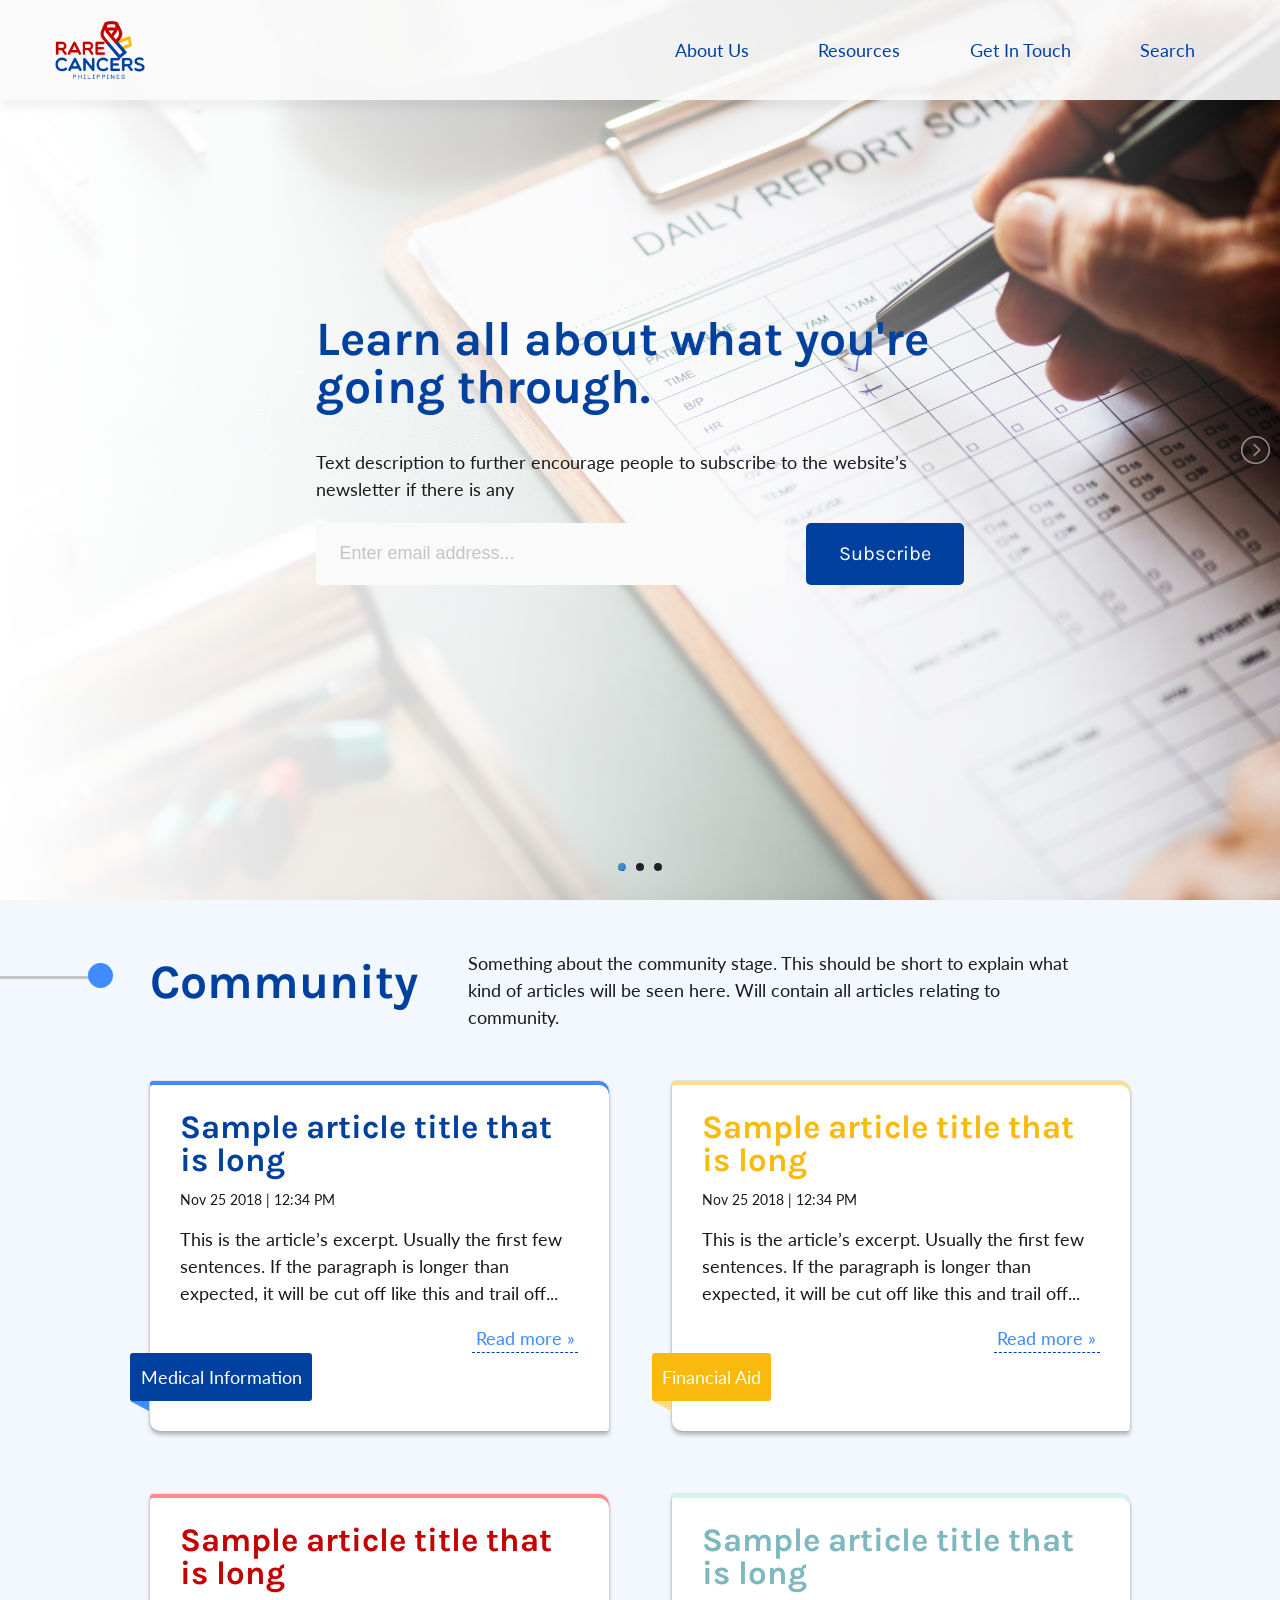
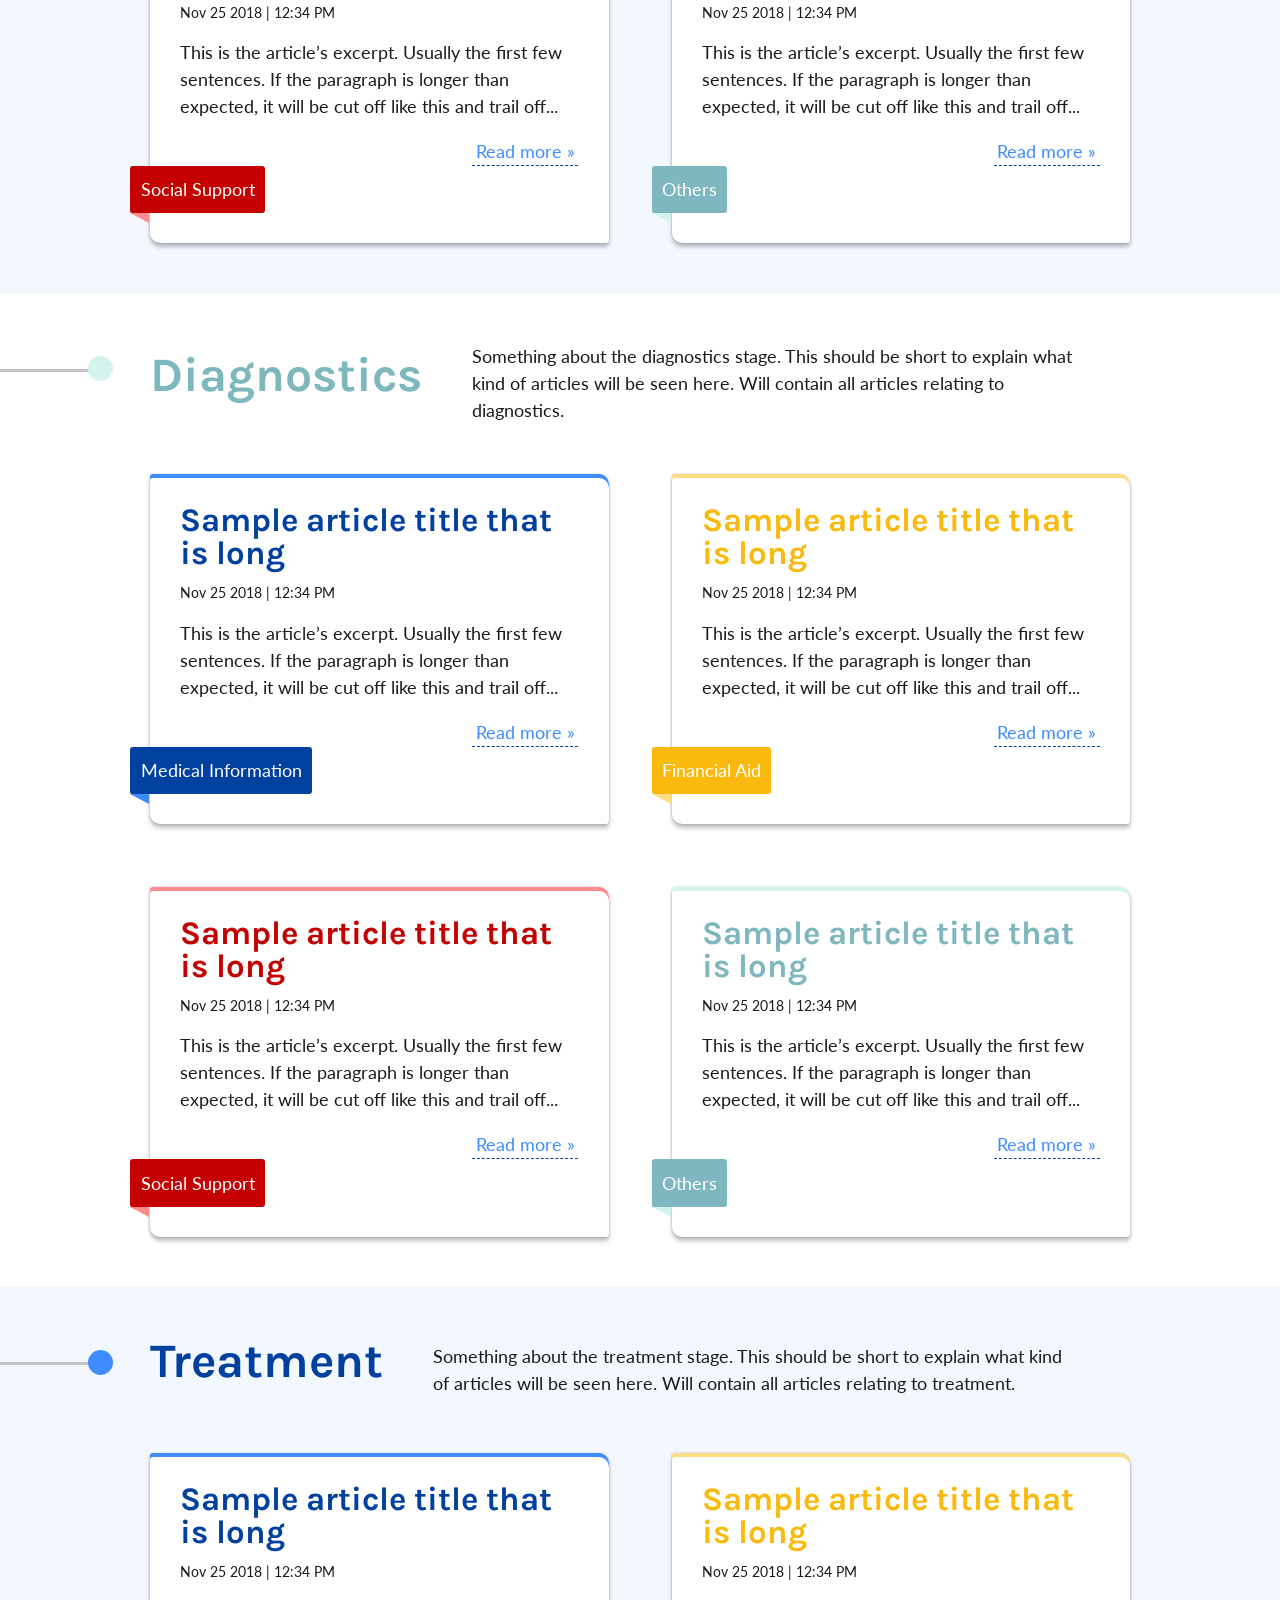
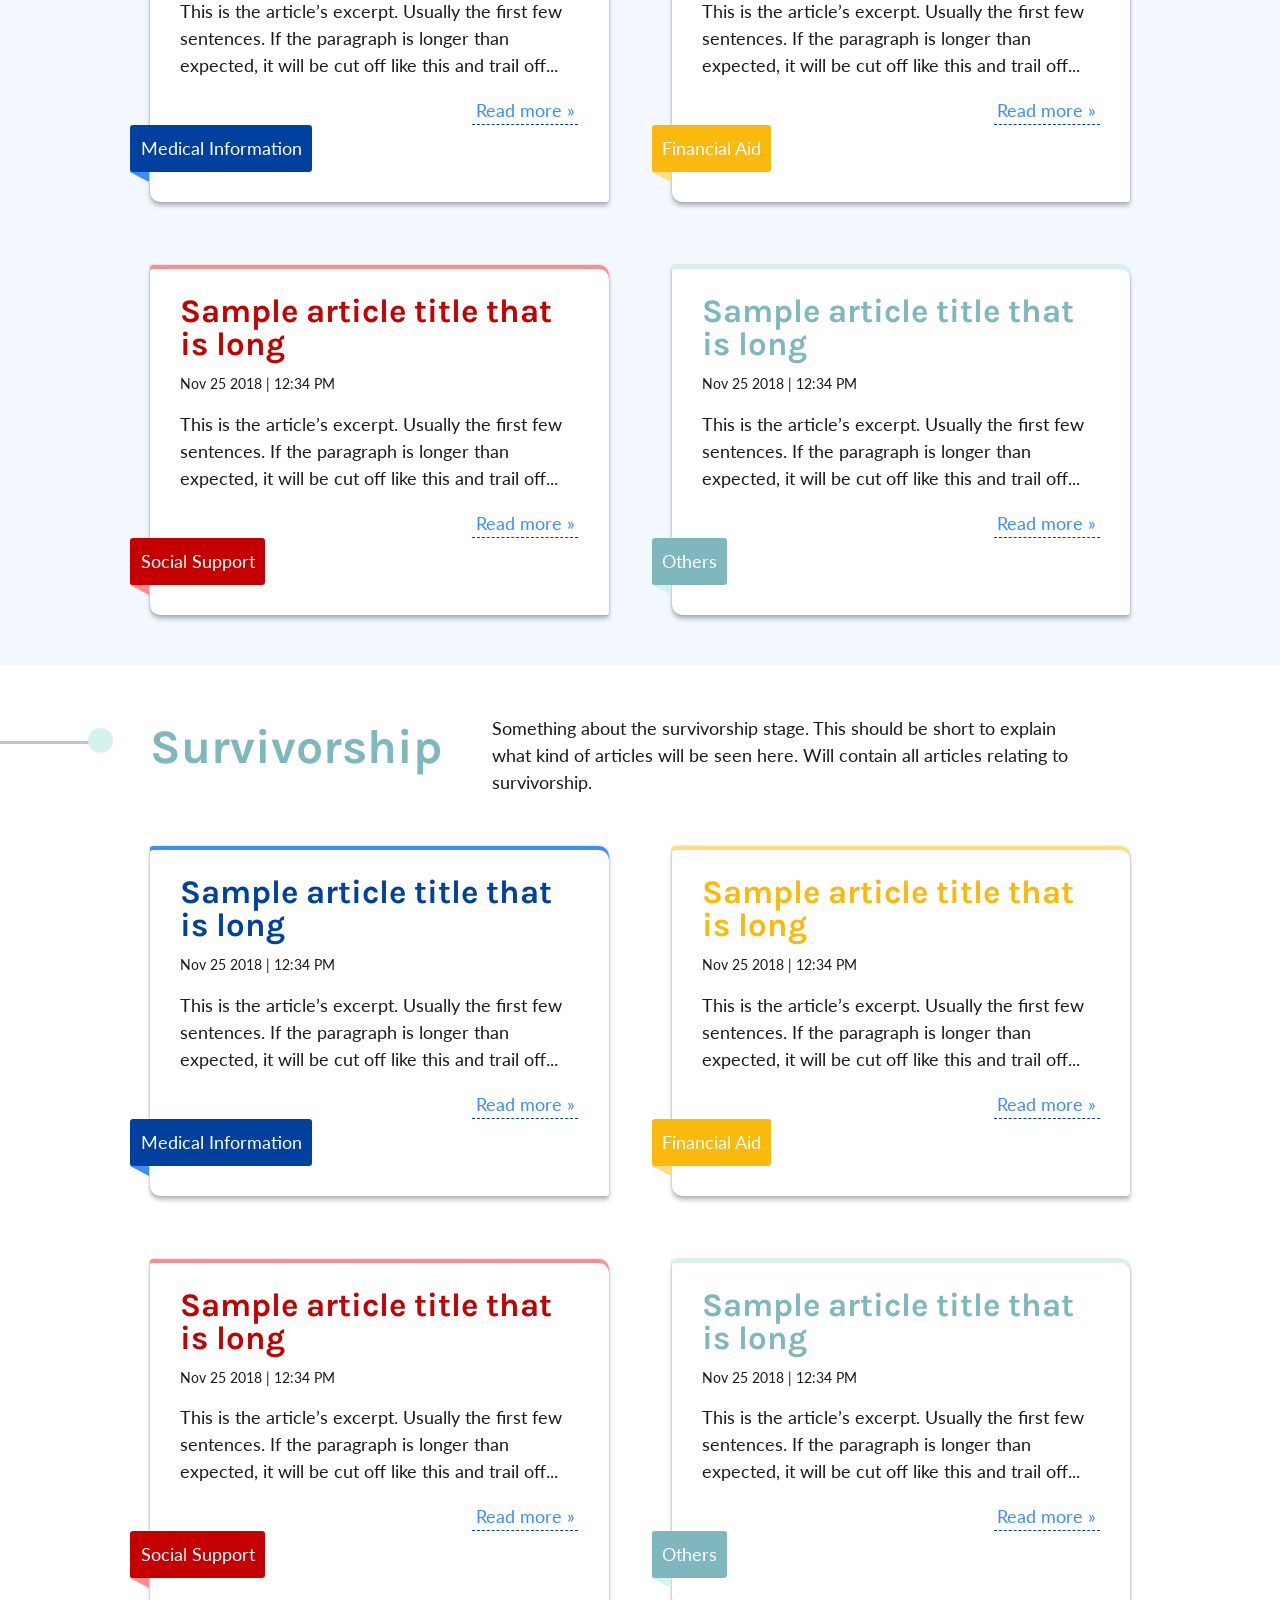
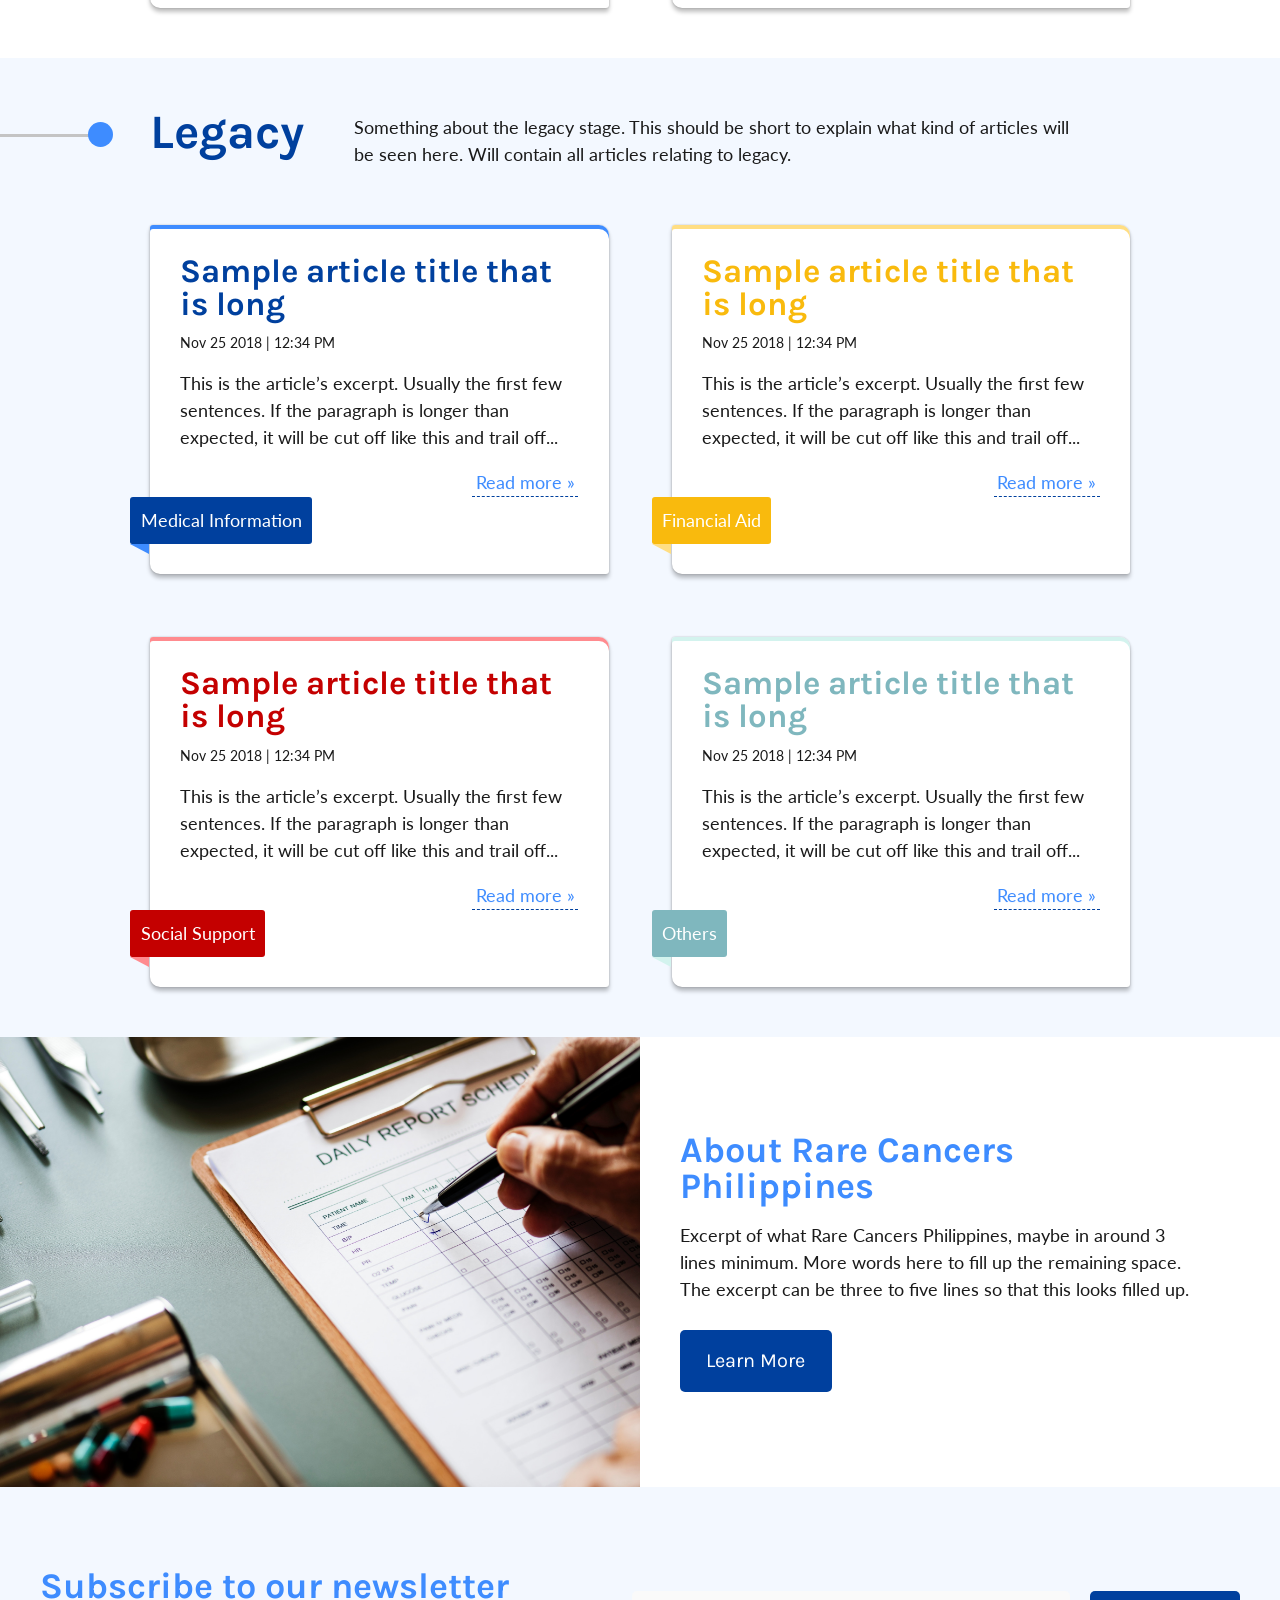
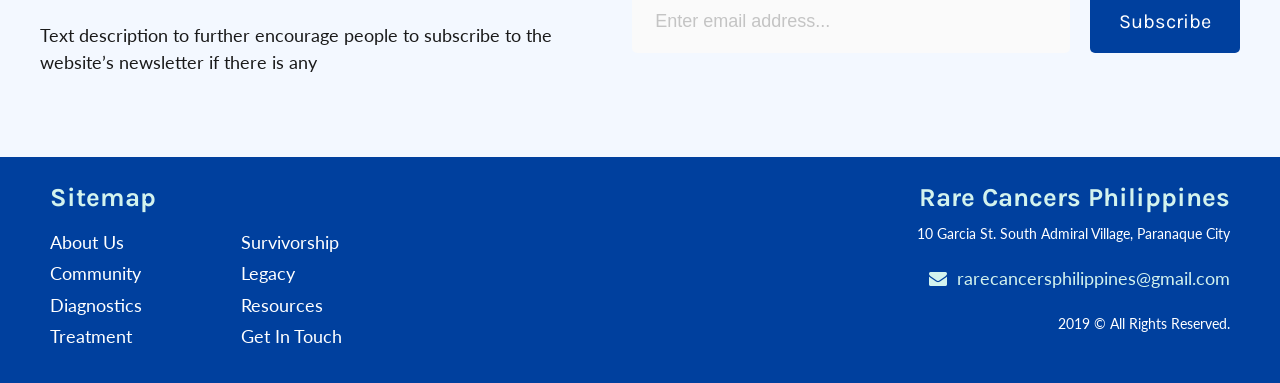
==== commit ae119708: "Added search bar that appears on toggle" ====
--- a/index.html
+++ b/index.html
@@ -48,11 +48,18 @@
     <a class="brand" href="index.html"><img src="images/logo.png" alt=""></a>
     <ul class="navigation">
       <li class="nav-item"><a href="about-us.html">About Us</a></li>
-      <li class="nav-item"><a href="#">Resources</a></li>
+      <li class="nav-item"><a href="resources.html">Resources</a></li>
       <li class="nav-item"><a href="contact.html">Get In Touch</a></li>
       <li class="nav-item"><a href="#" id="search">Search</a></li>
     </ul>
   </header>
+
+  <div id="search-container">
+    <div class="search-field">
+      <input type="text" placeholder="Search for something..."><i class="fa fa-search"></i>
+    </div>
+  </div>
+
   <main id="home">
     <!-- HERO BANNER -->
     <ul class="hero-banner carousel">
--- a/styles.css
+++ b/styles.css
@@ -31,6 +31,7 @@
   --size-text-emphasis: 20px;
 
   --size-text-button: 1.11em; /* 20px */
+  --size-header: 100px;
 
   --size-text-h1: 2.67em; /* 48px */
   --size-text-h2:    2em; /* 36px */
@@ -88,6 +89,27 @@
 h4 { font-size: var(--size-text-h4); }
 h5 { font-size: var(--size-text-h5); }
 h6 { font-size: var(--size-text-h6); }
+
+ul:not([class]),
+ol:not([class]),
+dl:not([class]) {
+  margin: 1rem auto 1.75rem;
+}
+
+ul:not([class]) > li,
+ol:not([class]) > li,
+dl:not([class]) > dd {
+  margin-left: 2rem;
+  margin-bottom: 0.5rem;
+}
+
+dl:not([class]) > dt {
+  font-weight: bold;
+}
+
+p {
+  margin-bottom: 1rem;
+}
 
 /* Hyperlinks */
 a {
@@ -208,7 +230,7 @@
 
 header {
   width: 100vw;
-  height: 100px;
+  height: var(--size-header);
   background-color: var(--color-bg-navbar);
   box-shadow: 0px 8px 8px rgba(0, 0, 0, 0.05);
   display: inline-flex;
@@ -253,6 +275,7 @@
 }
 
 header .navigation .nav-item {
+  margin: 0 auto;
   flex: 0 1 auto;
   display: block;
   text-align: center;
@@ -279,7 +302,7 @@
 }
 
 header .navigation .nav-item a:hover::before,
-header .navigation .nav-item a:focus::before,
+/*header .navigation .nav-item a:focus::before,*/
 header .navigation .active.nav-item a::before {
   transform: scaleY(1);
 }
@@ -346,6 +369,8 @@
 .hero-banner.carousel .slide .description > p {
   margin-top: 1.1rem;
   margin-bottom: 1.1rem;
+  margin-left: initial;
+  margin-right: initial;
 }
 
 .subscribe-to-newsletter { display: inline-flex; }
@@ -739,13 +764,16 @@
 .contact-info a:first-of-type i { margin: 0.25rem 0.8rem; }
 
 /* ABOUT US STYLES */
-#about .hero-banner.text-only {
-  background-color: var(--color-blue-light);
+.hero-banner.text-only {
   display: flex;
   justify-content: center;
   align-items: center;
   min-height: 50vh;
   padding-top: 100px;
+}
+
+#about-us .hero-banner.text-only {
+  background-color: var(--color-blue-light);
 }
 
 .hero-banner.text-only .hero-text {
@@ -801,10 +829,6 @@
   z-index: 2;
 }
 
-.vision-mission > * > .description > p {
-  margin-bottom: 1rem;
-}
-
 .big-parallax-image {
   width: 100vw;
   height: 60vh;
@@ -816,6 +840,7 @@
 }
 
 /* ARTICLE STYLES */
+/* Article Header styles */
 #article .hero-banner.article-feature-image {
   background-size: cover;
   background-position: center;
@@ -835,7 +860,7 @@
 
 #article .article-header .article-title {
   color: #fff;
-  line-height: 1;
+  line-height: var(--line-height-heading);
 }
 
 #article .article-header .article-tags {
@@ -846,4 +871,223 @@
 #article .article-header .article-tags.medical-information {
   color: #fff;
   background-color: var(--color-blue-primary);
+}
+
+/* Article Body styles */
+#article .article-body {
+  padding: 2.78rem 8.33rem;
+}
+
+#article .article-body blockquote {
+  margin: 1.25rem auto;
+  padding: 1.875rem;
+  width: 70vw;
+  border-radius: 10px;
+  background-color: var(--color-blue-light);
+  color: var(--color-blue-primary);
+  position: relative;
+}
+
+#article .article-body blockquote::before {
+  content: "";
+  position: absolute;
+  left: -0.75rem;
+  top: 0;
+  bottom: 0;
+  border-radius: 10px;
+  background-color: var(--color-blue-secondary);
+  width: 6px;
+  height: 100%;
+}
+
+#article .article-body figure {
+  width: auto;
+  height: auto;
+  margin: 2rem;
+}
+
+#article .article-body figure.image-size-small {
+  width: 20vw;
+}
+
+#article .article-body figure.image-size-medium {
+  width: 35vw;
+}
+
+#article .article-body figure.image-size-full {
+  width: 50vw;
+}
+
+#article .article-body figure.image-align-center {
+  margin: 2rem auto;
+}
+
+#article .article-body figure.image-align-left {
+  float: left;
+}
+
+#article .article-body figure.image-align-right {
+  float: right;
+}
+
+#article .article-body figure img {
+  width: 100%;
+  border-radius: 3px 50px;
+  object-fit: cover;
+  box-shadow: 0px 0px 2px rgba(0, 0, 0, 0.25), 0px 4px 4px rgba(0, 0, 0, 0.25);
+}
+
+#article .article-body figure figcaption {
+  font-size: var(--size-text-small);
+}
+
+/* Article Footer styles */
+#article .article-footer {
+  margin: 0 8.33rem;
+  padding: 2rem;
+  position: relative;
+  display: flex;
+  justify-content: space-between;
+}
+
+#article .article-footer::before {
+  content: "";
+  width: 100%;
+  height: 5px;
+  border-radius: 10px;
+  background-color: var(--color-blue-secondary);
+  position: absolute;
+  top: 0;
+  left: 0;
+  right: 0;
+}
+
+#article .article-footer .social-media-horizontal {
+  color: var(--color-blue-primary);
+  font-weight: bold;
+  text-transform: lowercase;
+}
+
+#article .article-footer .social-media-horizontal a {
+  font-size: 1.5rem;
+  border-bottom: none;
+}
+
+/* toggle to open comments section */
+#article .article-footer .comments {
+  color: var(--color-text-primary);
+}
+
+#article .article-footer .comments i {
+  margin: 0 0.5rem;
+  font-size: 1.5rem;
+  color: var(--color-teal-primary);
+  transition: inherit;
+}
+
+#article .article-footer .comments:hover,
+#article .article-footer .comments:focus,
+#article .article-footer .comments:active {
+  color: var(--color-text-secondary);
+}
+
+#article .article-footer .comments:hover i,
+#article .article-footer .comments:focus i,
+#article .article-footer .comments:active i {
+  color: var(--color-teal-secondary);
+}
+
+/* Related Articles styles */
+#article .stages.related-articles .stage {
+  background-color: #fff;
+  min-height: initial;
+  height: auto;
+}
+
+#article .stages.related-articles .stage .stage-details {
+  grid-column: 1 / span 1;
+  align-self: flex-start;
+  margin-left: initial;
+  margin-right: initial;
+}
+
+#article .stages.related-articles .stage .stage-details::after {
+  background-color: var(--color-teal-secondary);
+}
+
+#article .stages.related-articles .stage .stage-details .stage-name {
+  color: var(--color-teal-primary);
+}
+
+#article .stages.related-articles .article-cards {
+  /*grid-template-columns: repeat(3, 1fr);*/
+  /*grid-gap: 2rem;*/
+  grid-template-rows: 1fr;
+}
+
+/* RESOURCES STYLES */
+#resources .hero-banner.text-only {
+  background-color: var(--color-teal-light);
+}
+
+#resources .hero-banner.text-only .hero-text h1 {
+  color: var(--color-teal-primary);
+}
+
+#resources .stage:nth-child(odd) { background-color: #fff; }
+#resources .stage:nth-child(even) { background-color: var(--color-teal-light); }
+
+#resources .stages .stage .stage-details {
+  grid-column: 1 / span 1;
+  align-self: flex-start;
+  margin-left: initial;
+  margin-right: initial;
+}
+
+#resources .stage:nth-child(odd) .stage-details::after {
+  background-color: var(--color-teal-secondary);
+}
+
+#resources .stage:nth-child(even) .stage-details::after {
+  background-color: var(--color-teal-primary);
+}
+
+#resources .stage:nth-child(odd) .stage-details .stage-name {
+  color: var(--color-teal-primary);
+}
+
+/* SEARCH STYLES */
+#search-container {
+  position: absolute;
+  top: var(--size-header);
+  z-index: 6;
+  box-shadow: 0px 16px 16px rgba(0, 0, 0, 0.15);
+  padding: 2rem 8.33rem;
+  background-color: var(--color-bg-navbar);
+  width: 100vw;
+  display: none;
+}
+
+#search-container .search-field {
+  position: relative;
+  display: block;
+}
+
+#search-container .search-field input {
+  font-size: 2rem;
+  width: 100%;
+  padding: 1rem;
+}
+
+#search-container .search-field input::placeholder {
+  opacity: 0.5;
+}
+
+#search-container .search-field i {
+  color: var(--color-text-secondary);
+  position: absolute;
+  right: 2rem;
+  top: 50%;
+  font-size: 2rem;
+  transform: translateY(-50%);
 }
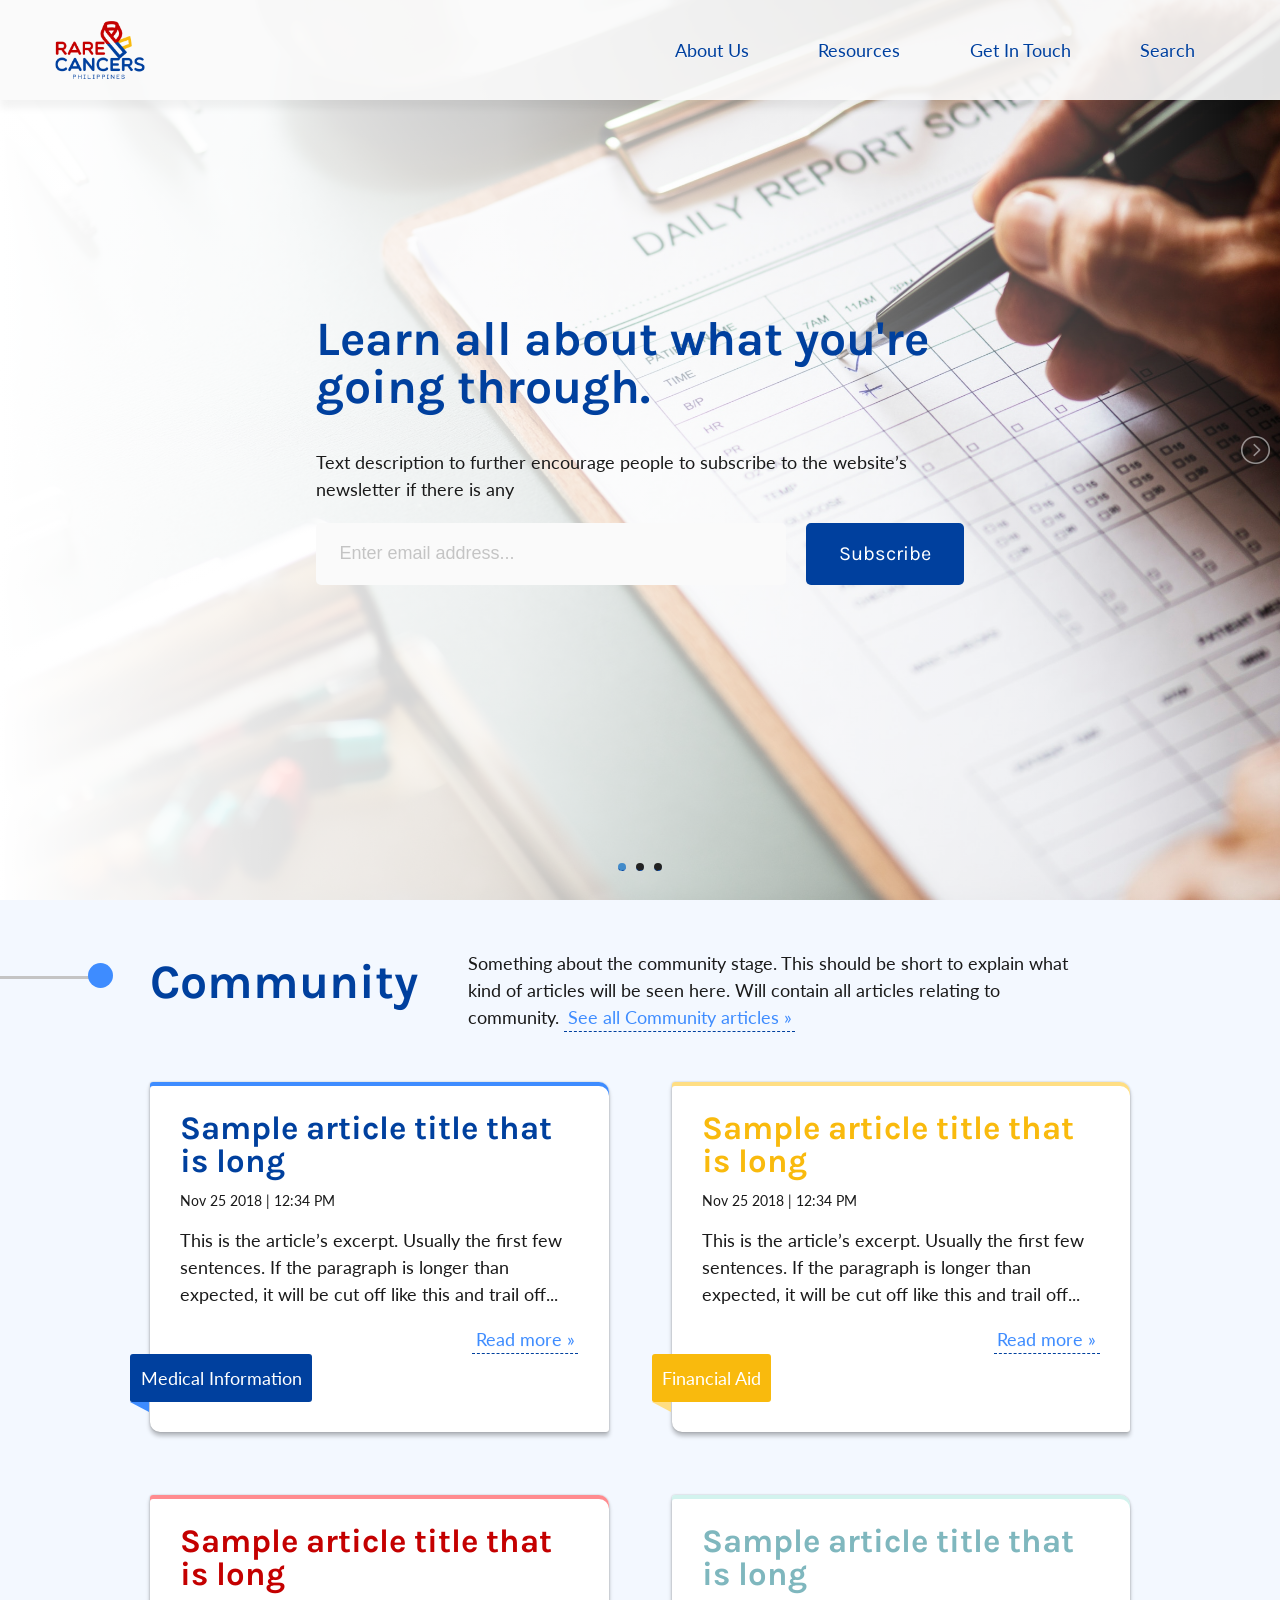
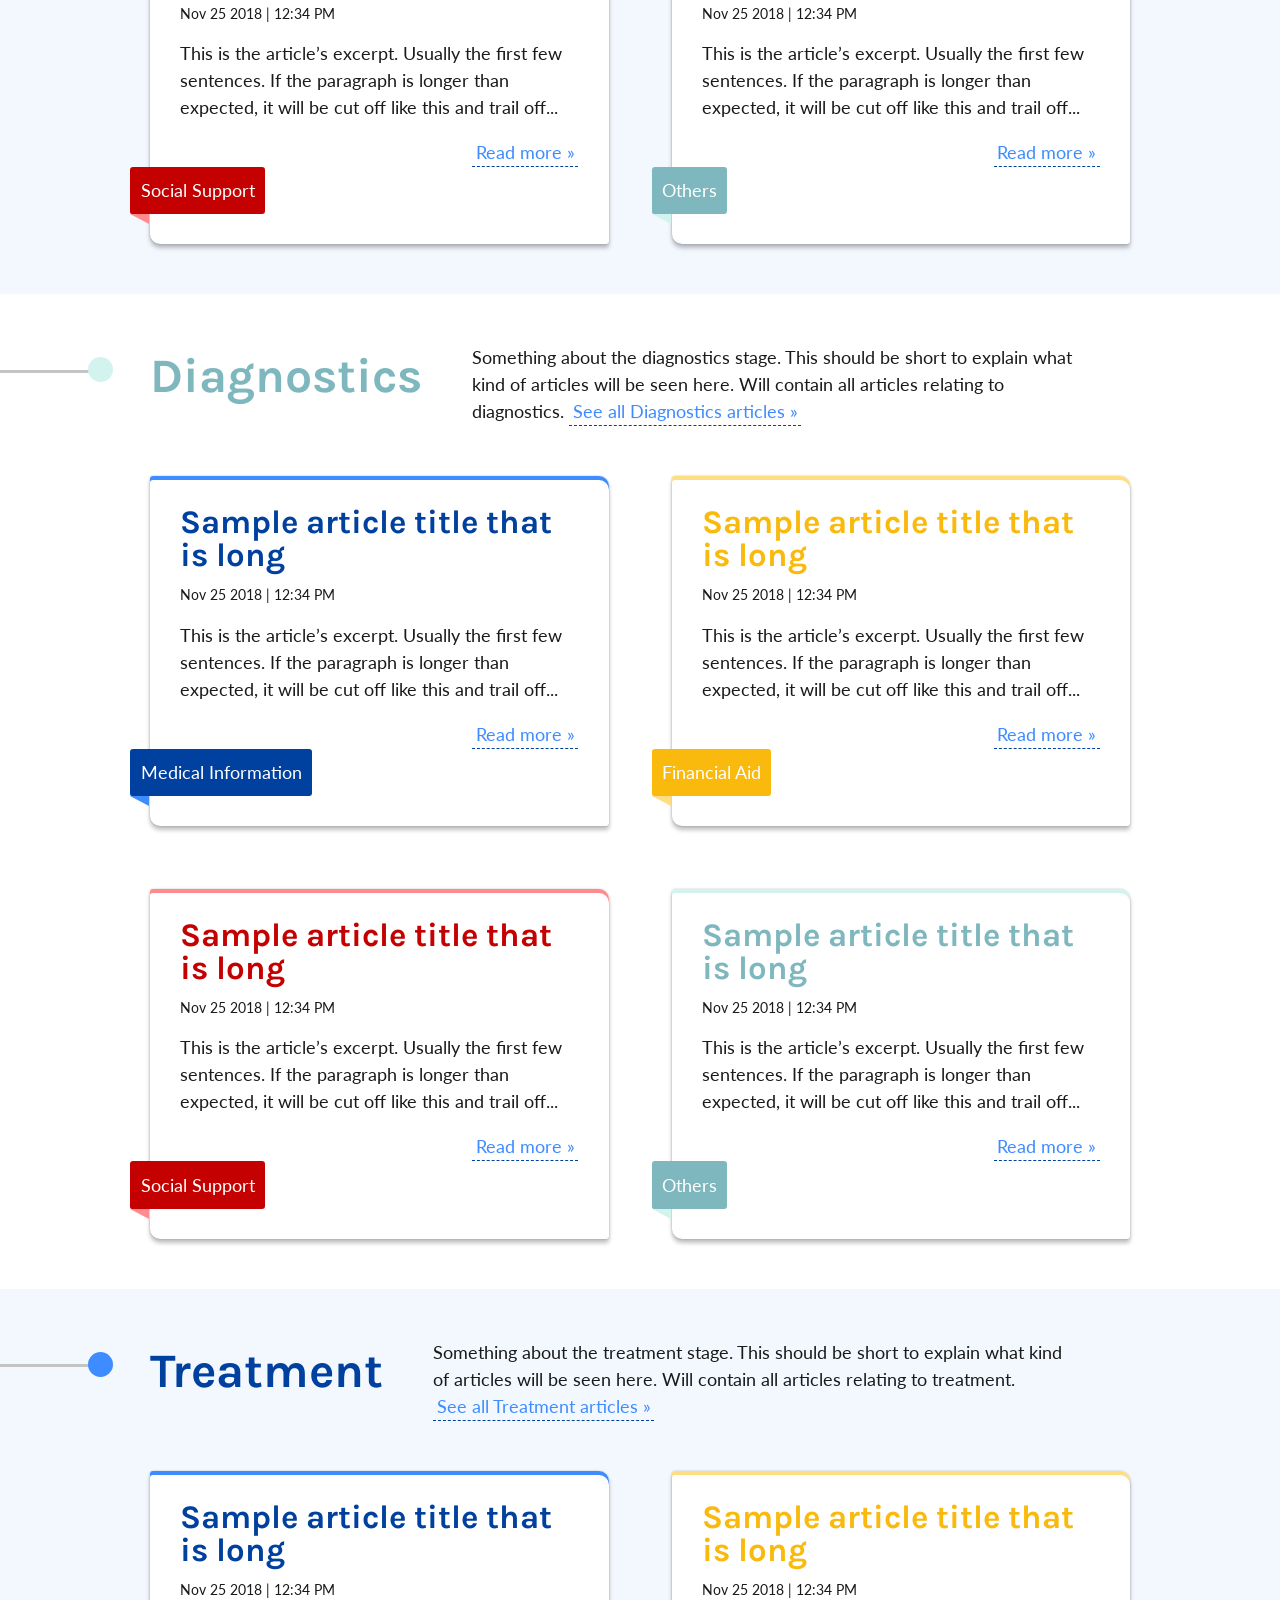
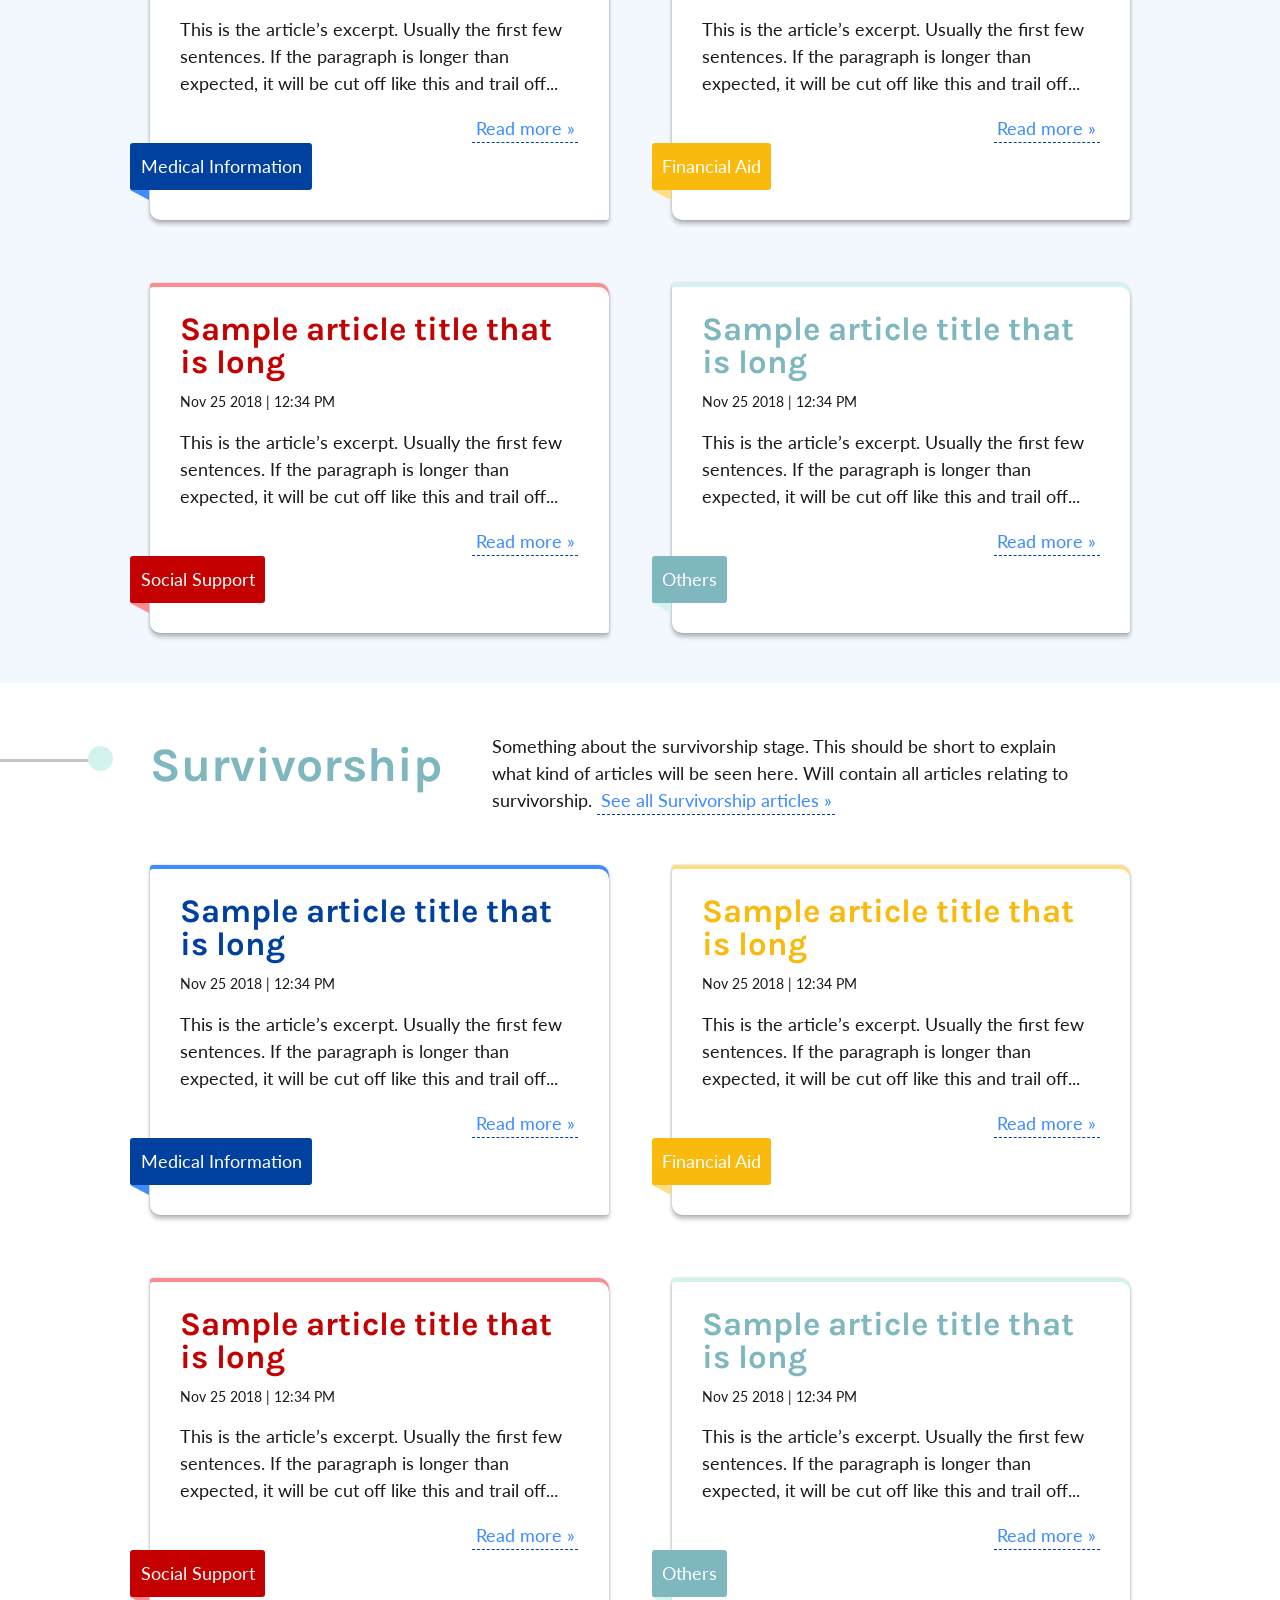
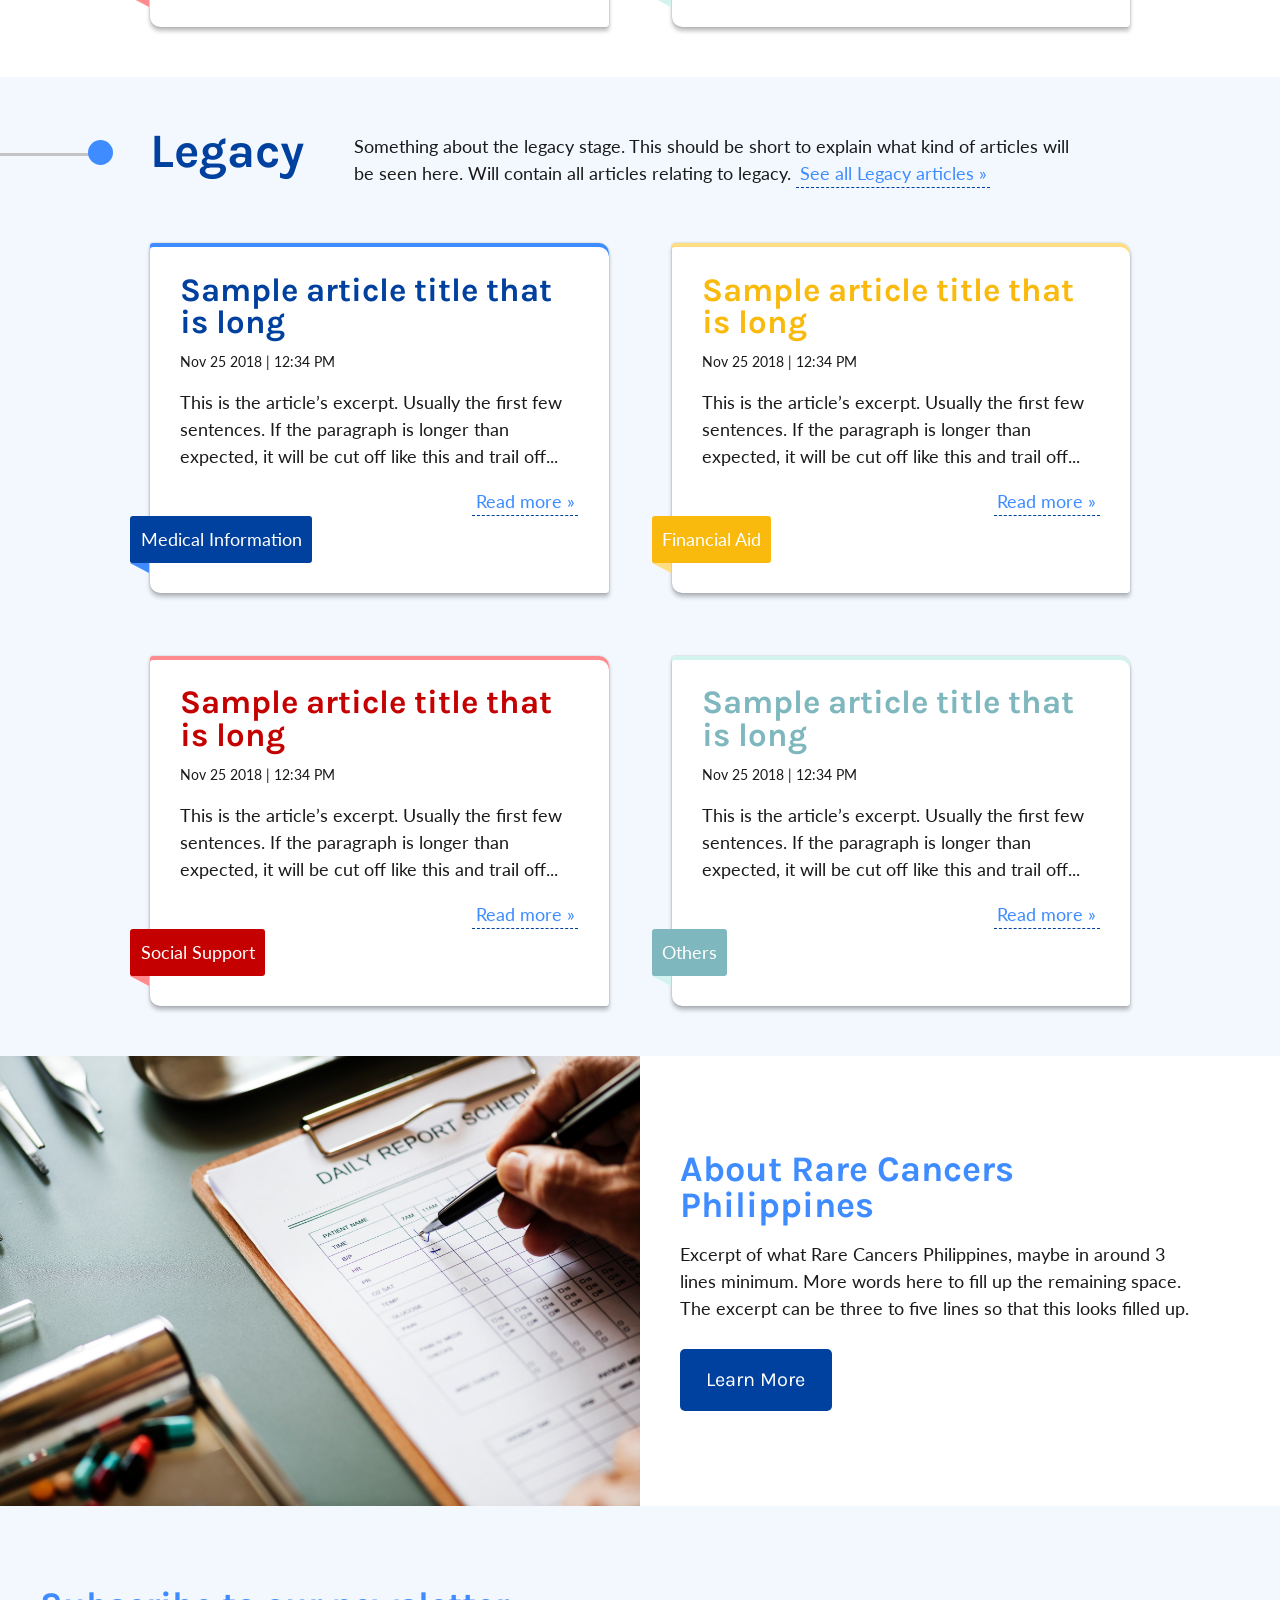
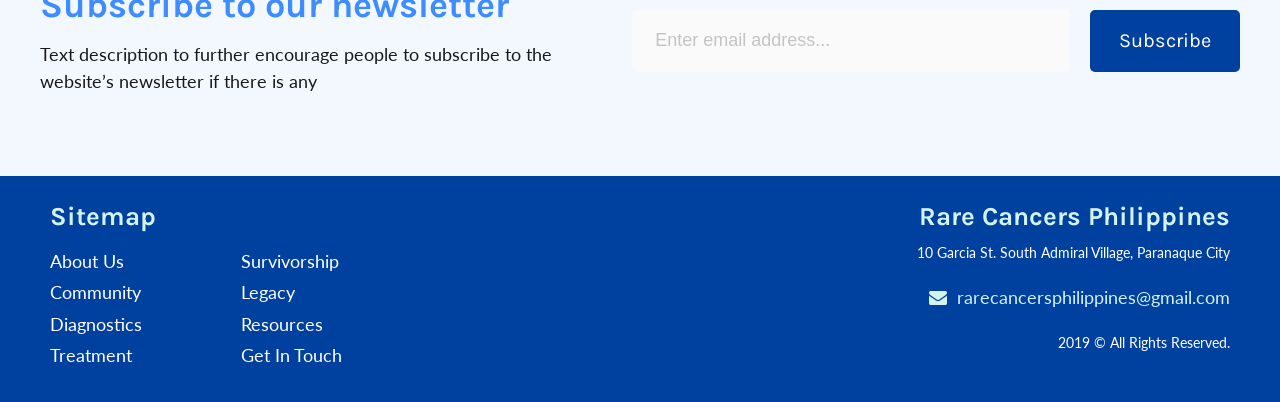
==== commit cc8971a8: "Add links to respective category pages on each stage section" ====
--- a/index.html
+++ b/index.html
@@ -56,7 +56,7 @@
 
   <div id="search-container">
     <div class="search-field">
-      <input type="text" placeholder="Search for something..."><i class="fa fa-search"></i>
+      <input type="text" placeholder="Search for something..."><a href="#" class="search-trigger"><i class="fa fa-search"></i></a>
     </div>
   </div>
 
@@ -91,7 +91,7 @@
       <section class="stage">
         <div class="stage-details">
           <h1 class="stage-name">Community</h1>
-          <p class="stage-description">Something about the community stage. This should be short to explain what kind of articles will be seen here. Will contain all articles relating to community.</p>
+          <p class="stage-description">Something about the community stage. This should be short to explain what kind of articles will be seen here. Will contain all articles relating to community. <a href="community.html">See all Community articles &raquo;</a></p>
         </div>
         <div class="article-cards">
           <div class="article-card medical-information">
@@ -135,7 +135,7 @@
       <section class="stage">
         <div class="stage-details">
           <h1 class="stage-name">Diagnostics</h1>
-          <p class="stage-description">Something about the diagnostics stage. This should be short to explain what kind of articles will be seen here. Will contain all articles relating to diagnostics.</p>
+          <p class="stage-description">Something about the diagnostics stage. This should be short to explain what kind of articles will be seen here. Will contain all articles relating to diagnostics. <a href="diagnostics.html">See all Diagnostics articles &raquo;</a></p>
         </div>
         <div class="article-cards">
           <div class="article-card medical-information">
@@ -179,7 +179,7 @@
       <section class="stage">
         <div class="stage-details">
           <h1 class="stage-name">Treatment</h1>
-          <p class="stage-description">Something about the treatment stage. This should be short to explain what kind of articles will be seen here. Will contain all articles relating to treatment.</p>
+          <p class="stage-description">Something about the treatment stage. This should be short to explain what kind of articles will be seen here. Will contain all articles relating to treatment. <a href="treatment.html">See all Treatment articles &raquo;</a></p>
         </div>
         <div class="article-cards">
           <div class="article-card medical-information">
@@ -223,7 +223,7 @@
       <section class="stage">
         <div class="stage-details">
           <h1 class="stage-name">Survivorship</h1>
-          <p class="stage-description">Something about the survivorship stage. This should be short to explain what kind of articles will be seen here. Will contain all articles relating to survivorship.</p>
+          <p class="stage-description">Something about the survivorship stage. This should be short to explain what kind of articles will be seen here. Will contain all articles relating to survivorship. <a href="survivorship.html">See all Survivorship articles &raquo;</a></p>
         </div>
         <div class="article-cards">
           <div class="article-card medical-information">
@@ -267,7 +267,7 @@
       <section class="stage">
         <div class="stage-details">
           <h1 class="stage-name">Legacy</h1>
-          <p class="stage-description">Something about the legacy stage. This should be short to explain what kind of articles will be seen here. Will contain all articles relating to legacy.</p>
+          <p class="stage-description">Something about the legacy stage. This should be short to explain what kind of articles will be seen here. Will contain all articles relating to legacy. <a href="legacy.html">See all Legacy articles &raquo;</a></p>
         </div>
         <div class="article-cards">
           <div class="article-card medical-information">
@@ -338,12 +338,12 @@
       <h4>Sitemap</h4>
       <ul class="sitemap-links">
         <li class="link"><a href="about-us.html">About Us</a></li>
-        <li class="link"><a href="#">Community</a></li>
-        <li class="link"><a href="#">Diagnostics</a></li>
-        <li class="link"><a href="#">Treatment</a></li>
-        <li class="link"><a href="#">Survivorship</a></li>
-        <li class="link"><a href="#">Legacy</a></li>
-        <li class="link"><a href="#">Resources</a></li>
+        <li class="link"><a href="community.html">Community</a></li>
+        <li class="link"><a href="diagnostics.html">Diagnostics</a></li>
+        <li class="link"><a href="treatment.html">Treatment</a></li>
+        <li class="link"><a href="survivorship.html">Survivorship</a></li>
+        <li class="link"><a href="legacy.html">Legacy</a></li>
+        <li class="link"><a href="resources.html">Resources</a></li>
         <li class="link"><a href="contact.html">Get In Touch</a></li>
       </ul>
     </div>
--- a/styles.css
+++ b/styles.css
@@ -866,12 +866,14 @@
 #article .article-header .article-tags {
   padding: 0.5rem;
   border-radius: 6px;
-}
-
-#article .article-header .article-tags.medical-information {
   color: #fff;
-  background-color: var(--color-blue-primary);
-}
+  margin-right: 0.5rem;
+}
+
+#article .article-header .article-tags.medical-information { background-color: var(--color-blue-primary); }
+#article .article-header .article-tags.financial-aid { background-color: var(--color-red-primary); }
+#article .article-header .article-tags.social-support { background-color: var(--color-yellow-primary); }
+#article .article-header .article-tags.others { background-color: var(--color-teal-primary); }
 
 /* Article Body styles */
 #article .article-body {
@@ -924,10 +926,12 @@
 
 #article .article-body figure.image-align-left {
   float: left;
+  margin-left: -2rem;
 }
 
 #article .article-body figure.image-align-right {
   float: right;
+  margin-right: -2rem;
 }
 
 #article .article-body figure img {
@@ -935,10 +939,19 @@
   border-radius: 3px 50px;
   object-fit: cover;
   box-shadow: 0px 0px 2px rgba(0, 0, 0, 0.25), 0px 4px 4px rgba(0, 0, 0, 0.25);
+  transform: scale(1);
+  transition: all 300ms ease-in-out;
+}
+
+#article .article-body figure:hover img {
+  transform: scale(1.015);
+  box-shadow: 0px 0px 0px rgba(0, 0, 0, 0.10), 0px 6px 6px rgba(0, 0, 0, 0.10);
 }
 
 #article .article-body figure figcaption {
+  margin-top: 0.5rem;
   font-size: var(--size-text-small);
+  color: var(--color-text-secondary);
 }
 
 /* Article Footer styles */
@@ -1026,35 +1039,48 @@
 }
 
 /* RESOURCES STYLES */
-#resources .hero-banner.text-only {
-  background-color: var(--color-teal-light);
-}
-
-#resources .hero-banner.text-only .hero-text h1 {
-  color: var(--color-teal-primary);
-}
-
-#resources .stage:nth-child(odd) { background-color: #fff; }
-#resources .stage:nth-child(even) { background-color: var(--color-teal-light); }
-
-#resources .stages .stage .stage-details {
+.resources .hero-banner.text-only { background-color: var(--color-teal-light); }
+#diagnostics .hero-banner.text-only { background-color: var(--color-red-light); }
+#treatment .hero-banner.text-only { background-color: var(--color-yellow-light); }
+#survivorship .hero-banner.text-only { background-color: var(--color-blue-light); }
+
+.resources .hero-banner.text-only .hero-text h1 { color: var(--color-teal-primary); }
+#diagnostics .hero-banner.text-only .hero-text h1 { color: var(--color-red-primary); }
+#treatment .hero-banner.text-only .hero-text h1 { color: var(--color-yellow-primary); }
+#survivorship .hero-banner.text-only .hero-text h1 { color: var(--color-blue-primary); }
+
+.resources .stage:nth-child(odd) { background-color: #fff; }
+
+.resources .stage:nth-child(even) { background-color: var(--color-teal-light); }
+#diagnostics .stage:nth-child(even) { background-color: var(--color-red-light); }
+#treatment .stage:nth-child(even) { background-color: var(--color-yellow-light); }
+#survivorship .stage:nth-child(even) { background-color: var(--color-blue-light); }
+
+.resources .stages .stage .stage-details {
   grid-column: 1 / span 1;
   align-self: flex-start;
   margin-left: initial;
   margin-right: initial;
 }
 
-#resources .stage:nth-child(odd) .stage-details::after {
-  background-color: var(--color-teal-secondary);
-}
-
-#resources .stage:nth-child(even) .stage-details::after {
-  background-color: var(--color-teal-primary);
-}
-
-#resources .stage:nth-child(odd) .stage-details .stage-name {
-  color: var(--color-teal-primary);
-}
+.resources .stage:nth-child(odd) .stage-details::after { background-color: var(--color-teal-secondary); }
+#diagnostics .stage:nth-child(odd) .stage-details::after { background-color: var(--color-red-secondary); }
+#treatment .stage:nth-child(odd) .stage-details::after { background-color: var(--color-yellow-secondary); }
+#survivorship .stage:nth-child(odd) .stage-details::after { background-color: var(--color-blue-secondary); }
+
+.resources .stage:nth-child(even) .stage-details::after { background-color: var(--color-teal-primary); }
+#diagnostics .stage:nth-child(even) .stage-details::after { background-color: var(--color-red-primary); }
+#treatment .stage:nth-child(even) .stage-details::after { background-color: var(--color-yellow-primary); }
+#survivorship .stage:nth-child(even) .stage-details::after { background-color: var(--color-blue-primary); }
+
+.resources .stage:nth-child(odd) .stage-details .stage-name { color: var(--color-teal-primary); }
+#diagnostics .stage:nth-child(odd) .stage-details .stage-name { color: var(--color-red-primary); }
+#treatment .stage:nth-child(odd) .stage-details .stage-name { color: var(--color-yellow-primary); }
+#survivorship .stage:nth-child(odd) .stage-details .stage-name { color: var(--color-blue-primary); }
+
+#diagnostics .stage:nth-child(even) .stage-details .stage-name { color: var(--color-red-primary); }
+#treatment .stage:nth-child(even) .stage-details .stage-name { color: var(--color-yellow-primary); }
+#survivorship .stage:nth-child(even) .stage-details .stage-name { color: var(--color-blue-primary); }
 
 /* SEARCH STYLES */
 #search-container {
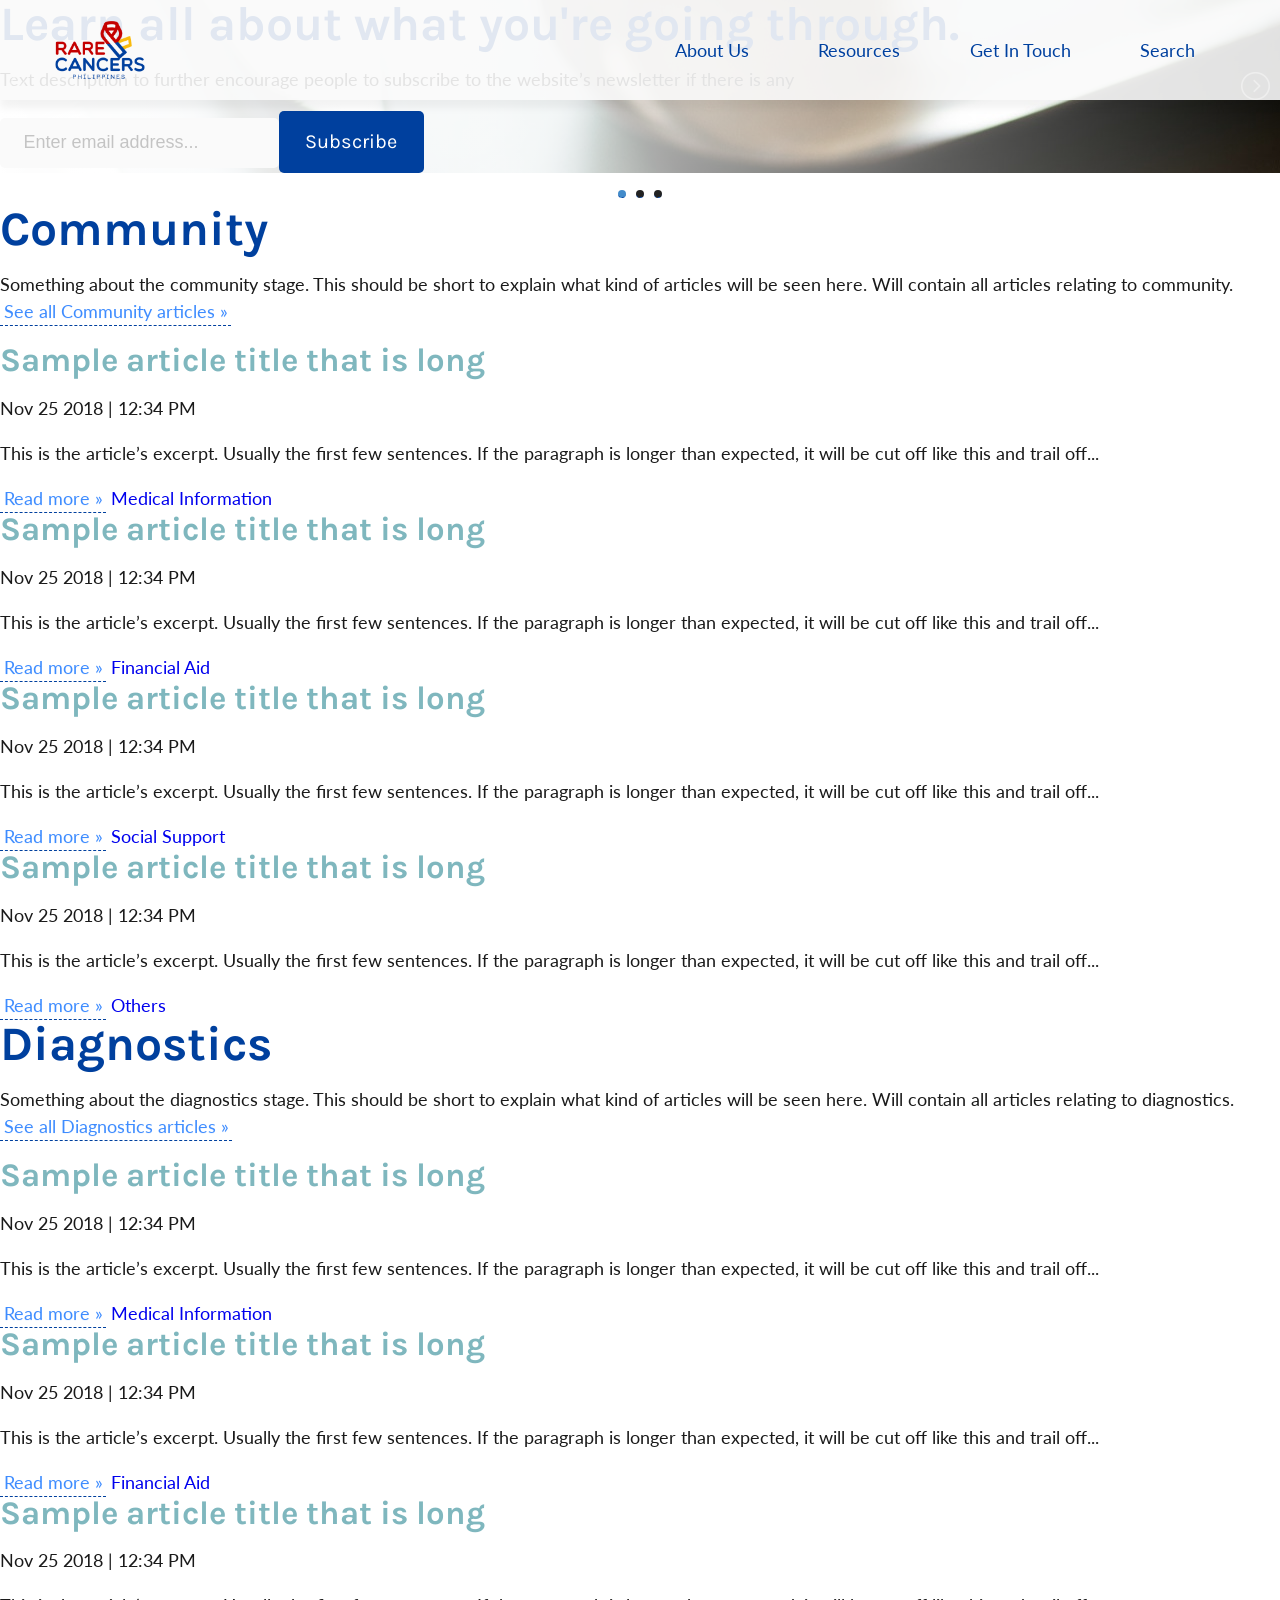
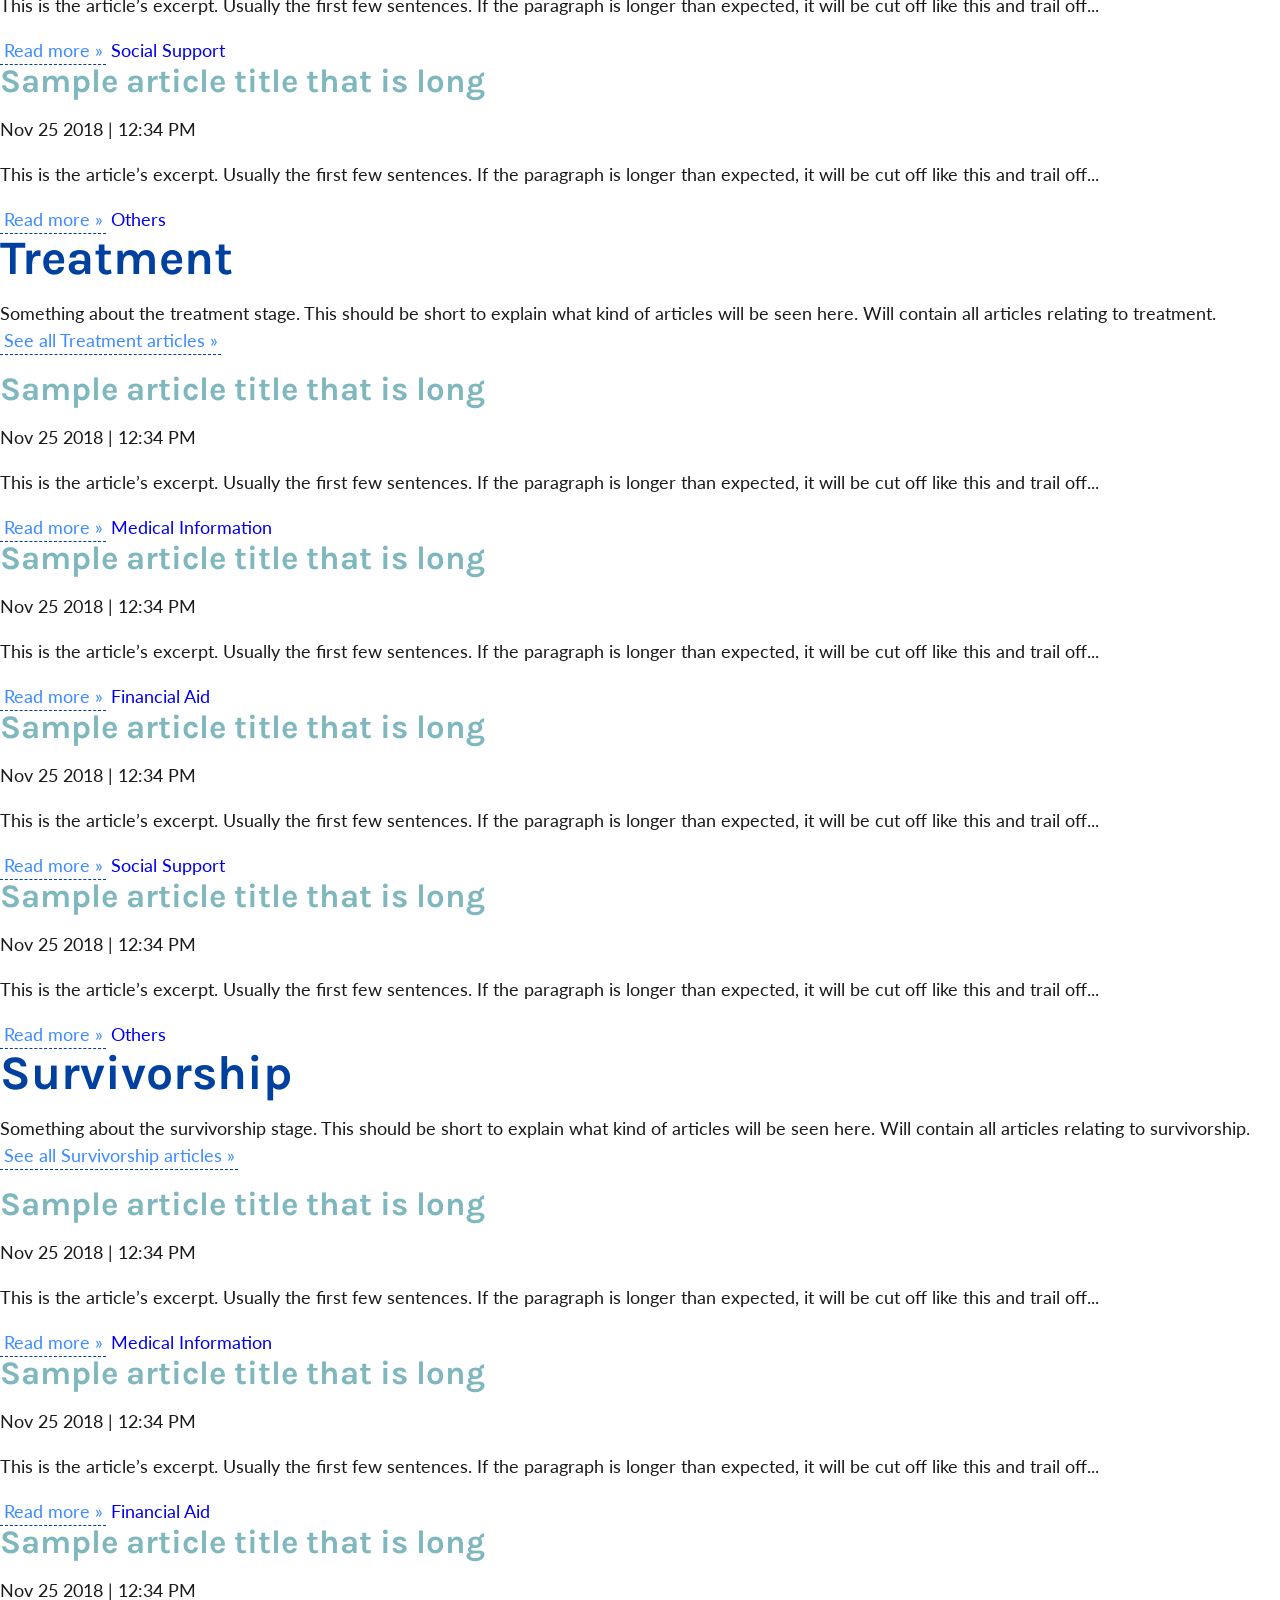
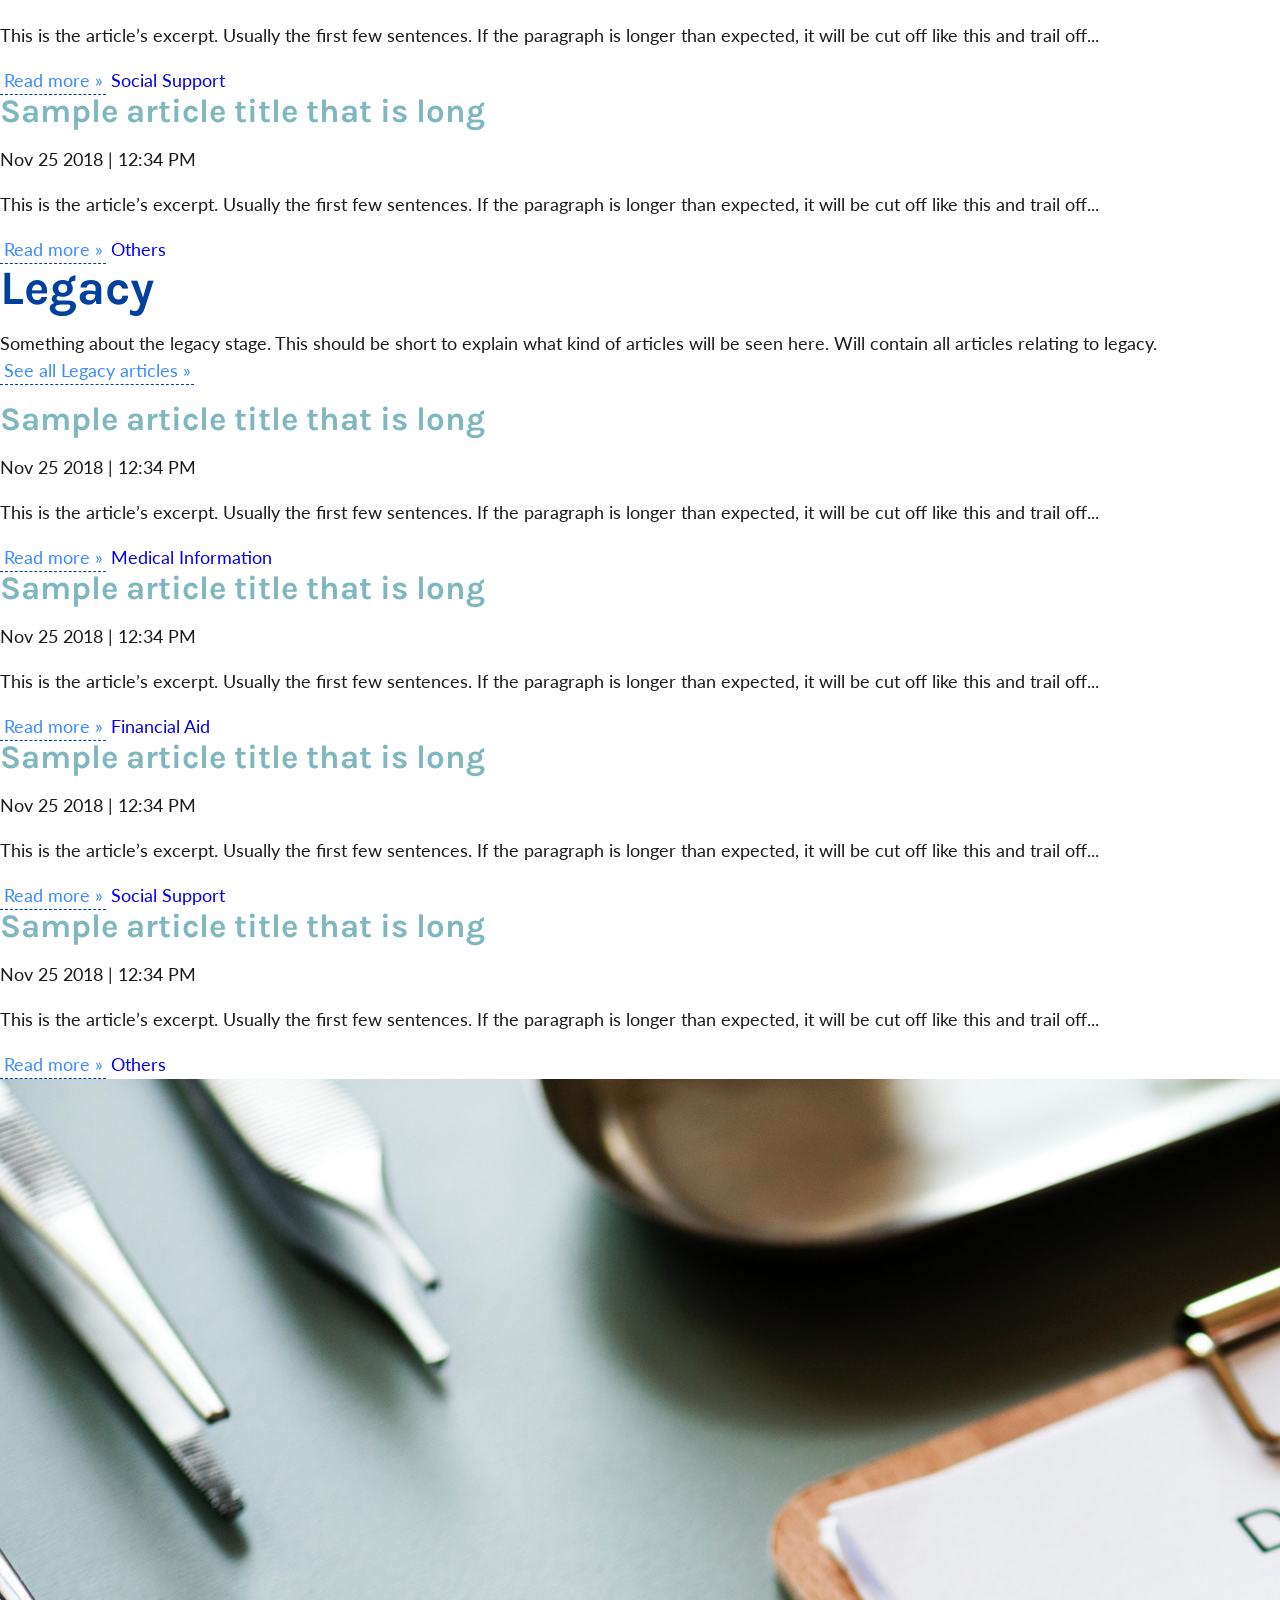
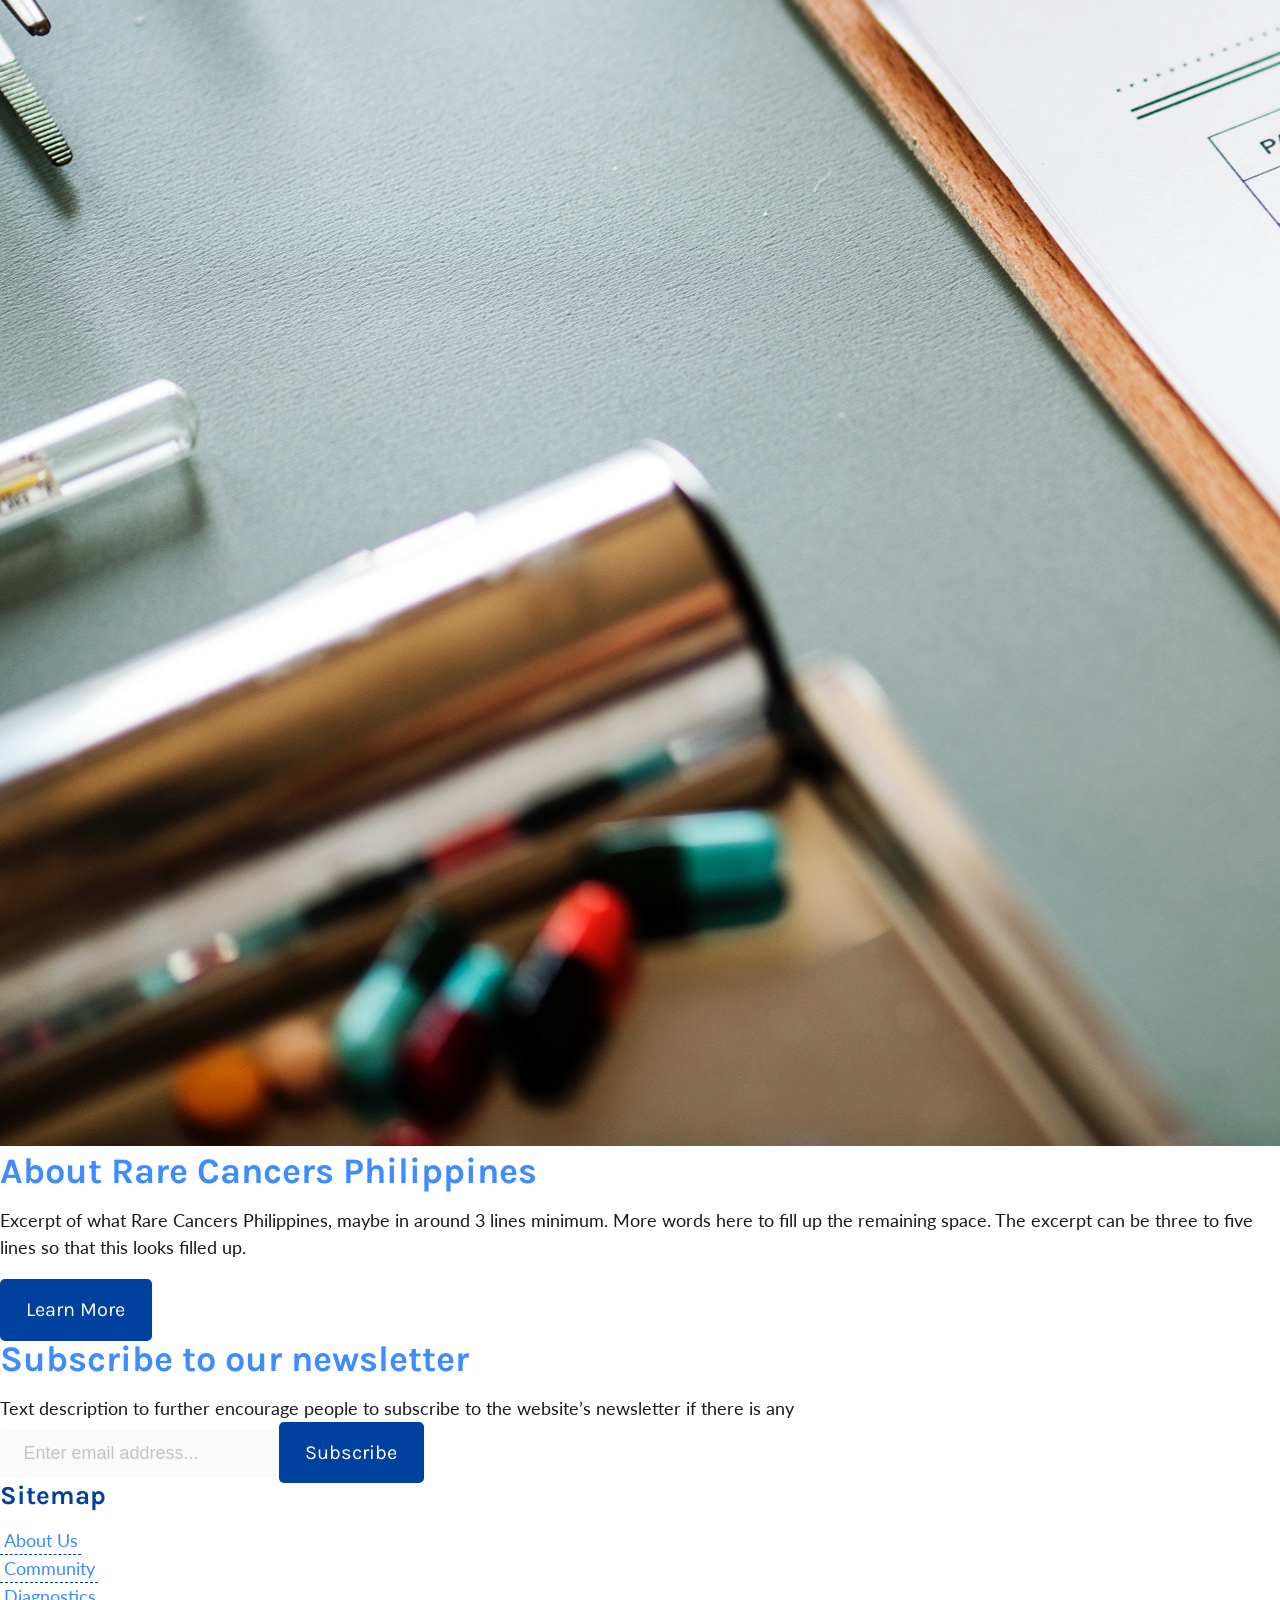
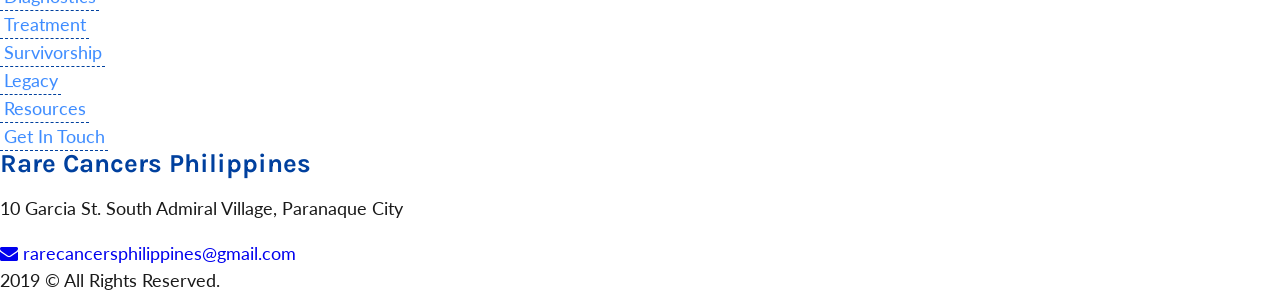
==== commit f8971cfe: "Set up search menu responsiveness on all pages" ====
--- a/index.html
+++ b/index.html
@@ -46,19 +46,20 @@
 <body>
   <header>
     <a class="brand" href="index.html"><img src="images/logo.png" alt=""></a>
+    <label for="show-menu" class="show-menu"><span class="blue outlined button">MENU</span></label>
+    <input type="checkbox" id="show-menu" role="button">
     <ul class="navigation">
       <li class="nav-item"><a href="about-us.html">About Us</a></li>
       <li class="nav-item"><a href="resources.html">Resources</a></li>
       <li class="nav-item"><a href="contact.html">Get In Touch</a></li>
       <li class="nav-item"><a href="#" id="search">Search</a></li>
+      <li id="search-container">
+        <form action="search-results.html" id="search-form" class="search-field">
+          <input type="text" name="search_keyword" id="search_keyword" placeholder="Search for something..."><a href="#" class="search-trigger"><i class="fa fa-search"></i></a>
+        </form>
+      </li>
     </ul>
   </header>
-
-  <div id="search-container">
-    <div class="search-field">
-      <input type="text" placeholder="Search for something..."><a href="#" class="search-trigger"><i class="fa fa-search"></i></a>
-    </div>
-  </div>
 
   <main id="home">
     <!-- HERO BANNER -->
--- a/styles.css
+++ b/styles.css
@@ -62,6 +62,7 @@
   font-family: var(--font-body);
   font-weight: 400;
   line-height: var(--line-height-body);
+  overflow-x: hidden;
 }
 
 /**
@@ -224,7 +225,7 @@
   opacity: 0.4;
 }
 
-/** 
+/**
  * HEADER STYLES
  */
 
@@ -233,29 +234,20 @@
   height: var(--size-header);
   background-color: var(--color-bg-navbar);
   box-shadow: 0px 8px 8px rgba(0, 0, 0, 0.05);
-  display: inline-flex;
-  justify-content: space-between;
-  padding: 0 50px;
+  padding: 0 20px;
   position: fixed;
   z-index: 1000;
   top: 0;
   left: 0;
   right: 0;
+  display: block;
 }
 
 header .brand {
   display: block;
   height: 100%;
   width: auto;
-  border-bottom: none;
-  text-shadow: none;
-  padding: initial;
-  z-index: initial;
-}
-
-header .brand::before {
-  background: none;
-  display: none;
+  float: left;
 }
 
 header .brand img {
@@ -264,19 +256,36 @@
   width: auto;
 }
 
+/* MENU option for mobile view */
+header .show-menu {
+  display: block;
+  cursor: pointer;
+  float: right;
+  margin-top: 1rem;
+}
+
+/* checkbox */
+header #show-menu { display: none; }
+
 header .navigation {
   list-style-type: none;
-  display: flex;
-  align-items: center;
-  justify-content: space-evenly;
-  max-width: 40em;
-  width: 50%;
-  height: 100%;
+  margin: 0;
+  padding: 0;;
+  display: none;
+}
+
+header #show-menu:checked ~ .navigation {
+  display: block;
+  position: fixed;
+  top: var(--size-header);
+  left: 0;
+  right: 0;
+  background-color: var(--color-bg-navbar);
+  padding-bottom: 1rem;
 }
 
 header .navigation .nav-item {
   margin: 0 auto;
-  flex: 0 1 auto;
   display: block;
   text-align: center;
 }
@@ -284,9 +293,8 @@
 header .navigation .nav-item a {
   color: var(--color-blue-primary);
   border-bottom: none;
-  padding: .5em 0;
-  z-index: initial;
-  width: auto;
+  padding: 0.75rem 0;
+  width: 100%;
   display: inline-block;
   position: relative;
 }
@@ -296,799 +304,47 @@
   z-index: initial;
   height: 3px;
   background-color: var(--color-blue-secondary);
-  right: 0;
   transform: scaleY(0);
   transition: transform 300ms;
 }
 
 header .navigation .nav-item a:hover::before,
-/*header .navigation .nav-item a:focus::before,*/
 header .navigation .active.nav-item a::before {
   transform: scaleY(1);
 }
 
-/**
- * MAIN STYLES
- */
-main {
-  display: flex;
-  min-height: 70vh;
-  flex-direction: column;
-}
-
-/* HERO BANNER */
-.hero-banner {
-  display: block;
-}
-
-/* LightSlider overrides */
-/* removing the styles for hyperlinks on the carousel buttons */
-.hero-banner.carousel + .lSAction > a {
-  color: initial;
-  text-shadow: none;
-  border-bottom: none;
-}
-
-.hero-banner.carousel + .lSAction > a::before {
-  z-index: initial !important;
-  width: initial !important;
-  height: initial !important;
-  background: none !important;
-  bottom: initial !important;
-  left: initial !important;
-  position: initial !important;
-  transition: none !important;
-}
-
-/* moving pager within the slider */
-.lSSlideOuter .lSPager.lSpg {
-  position: absolute;
-  top: 94vh;
-  left: 0;
-  right: 0;
-}
-
-/* Slide styles */
-.hero-banner.carousel .slide .description {
-  height: 100vh;
-  background-color: var(--color-blue-light);
-  background-size: cover;
-  background-position: center;
-  padding: 2em 100px;
-  display: flex;
-  flex-flow: column wrap;
-  justify-content: center;
-  align-items: flex-start;
-  align-content: center;
-}
-
-.hero-banner.carousel .slide .description > *:not(.button) {
-  width: 36rem;
-}
-
-.hero-banner.carousel .slide .description > p {
-  margin-top: 1.1rem;
-  margin-bottom: 1.1rem;
-  margin-left: initial;
-  margin-right: initial;
-}
-
-.subscribe-to-newsletter { display: inline-flex; }
-
-.subscribe-to-newsletter input[type="email"] {
-  flex: 4;
-  margin-right: 1.11rem;
-}
-
-.subscribe-to-newsletter .button {
-  flex: 1;
-}
-
-/* STAGES CARD STYLES */
-.stages {
-  display: block;
-  margin: 0 auto;
-  width: 100vw;
-}
-
-.stages .stage {
-  width: 100vw;
-  min-height: 70vh;
-  padding: 2.78rem 8.33rem;
-  display: flex;
-  flex-flow: column nowrap;
-  justify-content: flex-start;
-  align-items: center;
-  align-content: flex-start;
-  position: relative;
-}
-
-.stage:nth-child(odd) { background-color: var(--color-blue-light); }
-.stage:nth-child(even) { background-color: #fff; }
-
-.stage .stage-details {
-  grid-column: 1 / 5;
-  grid-row: 1 / span 1;
-  margin: 0 auto 2.78rem;
-  display: flex;
-  justify-content: flex-start;
-  align-items: center;
-}
-
-.stage .stage-details::before {
-  content: "";
-  position: absolute;
-  top: 4.2rem;
-  left: 0;
-  width: 5.56rem;
-  height: 3px;
-  background-color: #c4c4c4;
-}
-
-.stage .stage-details::after {
-  content: "";
-  position: absolute;
-  width: 1.39rem;
-  height: 1.39rem;
-  left: calc(5.56rem - (1.39rem / 2));
-  top: calc(4.2rem - (1.39rem / 2));
-  background-color: var(--color-blue-secondary);
-  border-radius: 50%;
-}
-
-.stage:nth-child(even) .stage-details::after {
-  background-color: var(--color-teal-secondary);
-}
-
-.stage .stage-details .stage-name {
-  color: var(--color-blue-primary);
-  flex: 1 1 auto;
-}
-
-.stage:nth-child(even) .stage-details .stage-name {
-  color: var(--color-teal-primary);
-}
-
-.stage .stage-details .stage-description {
-  flex: 2 1 auto;
-  margin: 0 2.78rem;
-}
-
-.stages .stage .article-cards {
-  display: grid;
-  grid-template-rows: 1fr 1fr;
-  grid-template-columns: 1fr 1fr;
-  grid-gap: 3.5rem;
-}
-
-/* Article Card Specific styles */
-.article-cards .article-card {
-  background-color: #fff;
-  border-radius: 3px 10px;
-  padding: 1.67rem;
-  grid-column: span 1;
-  grid-row: span 1;
-  display: flex;
-  flex-direction: column;
-  justify-content: flex-start;
-  align-items: flex-start;
-}
-
-.article-card .article-card-heading .article-title {
-  padding-bottom: 0.5rem;
-}
-
-.article-card .article-card-heading .article-meta {
-  margin: 0 auto 0.75rem;
-  font-size: var(--size-text-small);
-}
-
-.article-card .article-excerpt {
-  margin-bottom: 1rem;
-}
-
-.article-card .article-read-more {
-  text-align: right;
-  align-self: flex-end;
-}
-
-.article-card .article-card-category {
-  position: relative;
-  color: #fff;
-  border-radius: 3px 3px 3px 2px;
-  margin-left: -2.75rem;
-  padding: 0.56rem;
-
-  text-shadow: none;
-  border-bottom: none;
-  display: initial;
-  z-index: initial;
-}
-
-.article-card .article-card-category::before {
-  content: "";
-  position: absolute;
-  top: 100%;
-  left: 0;
-  border-bottom: 0.56rem solid transparent;
-  z-index: initial;
-  width: initial;
-  height: initial;
-  background: none;
-  bottom: initial;
-}
-
-/* Category-specific color coding for Article Cards */
-.article-cards .article-card.medical-information {
-  box-shadow: 0px 0px 2px rgba(0, 0, 0, 0.25),
-              0px 4px 4px rgba(0, 0, 0, 0.25),
-              inset 0px 4px 0px var(--color-blue-secondary);
-}
-
-.article-cards .article-card.financial-aid {
-  box-shadow: 0px 0px 2px rgba(0, 0, 0, 0.25),
-              0px 4px 4px rgba(0, 0, 0, 0.25),
-              inset 0px 4px 0px var(--color-yellow-secondary);
-}
-
-.article-cards .article-card.social-support {
-  box-shadow: 0px 0px 2px rgba(0, 0, 0, 0.25),
-              0px 4px 4px rgba(0, 0, 0, 0.25),
-              inset 0px 4px 0px var(--color-red-secondary);
-}
-
-.article-cards .article-card.others {
-  box-shadow: 0px 0px 2px rgba(0, 0, 0, 0.25),
-              0px 4px 4px rgba(0, 0, 0, 0.25),
-              inset 0px 4px 0px var(--color-teal-secondary);
-}
-
-.article-card.medical-information .article-card-heading .article-title { color: var(--color-blue-primary); }
-.article-card.financial-aid .article-card-heading .article-title { color: var(--color-yellow-primary); }
-.article-card.social-support .article-card-heading .article-title { color: var(--color-red-primary); }
-.article-card.others .article-card-heading .article-title { color: var(--color-teal-primary); }
-
-.article-card.medical-information .article-card-category { background-color: var(--color-blue-primary); }
-.article-card.financial-aid .article-card-category { background-color: var(--color-yellow-primary); }
-.article-card.social-support .article-card-category { background-color: var(--color-red-primary); }
-.article-card.others .article-card-category { background-color: var(--color-teal-primary); }
-
-.article-card.medical-information .article-card-category::before { border-right: 1.08rem solid var(--color-blue-secondary); }
-.article-card.financial-aid .article-card-category::before { border-right: 1.08rem solid var(--color-yellow-secondary); }
-.article-card.social-support .article-card-category::before { border-right: 1.08rem solid var(--color-red-secondary); }
-.article-card.others .article-card-category::before { border-right: 1.08rem solid var(--color-teal-secondary); }
-
-/* ABOUT RCPH SECTION STYLES */
-.about {
-  width: 100vw;
-  display: inline-flex;
-  align-items: center;
-  height: 50vh;
-}
-
-.about .about-preview {
-  height: 100%;
-  width: auto;
-  max-width: 50vw;
-  display: block;
-}
-
-.about .about-preview img {
-  width: 100%;
-  height: 100%;
-  object-fit: cover;
-}
-
-.about .about-information {
-  display: block;
-  margin: 1rem 2.22rem;
-  width: 40%;
-}
-
-.about .about-information .about-excerpt > p {
-  margin: 0 auto 1.5rem;
-}
-
-.about .about-information .button {
-  width: auto;
-}
-
-/* NEWSLETTER SIGNUP SECTION STYLES */
-.newsletter-signup {
-  width: 100vw;
-  display: inline-flex;
-  align-items: center;
-  height: 30vh;
-  background-color: var(--color-blue-light);
-}
-
-.newsletter-signup .newsletter-info {
-  display: block;
-  margin: 1rem 2.22rem;
-  width: 40%;
-}
-
-.newsletter-signup .subscribe-to-newsletter {
-  margin: 1rem 2.22rem;
-  flex-grow: 1.5;
-}
-
-/* FOOTER STYLES */
-footer {
-  width: 100vw;
-  background-color: var(--color-blue-primary);
-  color: #fff;
-  display: inline-flex;
-  justify-content: space-between;
-  align-items: flex-start;
-  padding: 1.56rem 2.78rem;
-}
-
-footer > * {
-  flex: 0 1 auto;
-}
-footer h4 { color: var(--color-teal-secondary); }
-
-footer .sitemap a {
-  color: #fff;
-  text-shadow: none;
-  border-bottom: none;
-  padding: initial;
-  z-index: initial;
-}
-
-footer .sitemap a::before {
-  z-index: initial;
-  width: initial;
-  height: initial;
-  background: none;
-  bottom: initial;
-  left: initial;
-  position: initial;
-}
-
-footer .sitemap a:hover,
-footer .sitemap a:focus,
-footer .sitemap a:active {
-  color: var(--color-teal-secondary);
-}
-
-footer .sitemap-links {
-  column-count: 2;
-  column-gap: 5rem;
-  column-span: all;
-  column-width: 5.56rem;
-  column-fill: balance;
-  list-style-type: none;
-  height: 100%;
-}
-
-footer .sitemap-links li {
-  margin-bottom: 0.25rem;
-}
-
-footer .org-information {
-  text-align: right;
-}
-
-footer .org-information a {
-  color: var(--color-teal-secondary);
-}
-
-footer .org-information a:hover,
-footer .org-information a:focus,
-footer .org-information a:active {
-  color: var(--color-teal-primary);
-}
-
-footer .org-information .name {
-  padding-bottom: 0.5rem;
-}
-
-.social-media-links {
-  margin: 1rem auto;
-}
-
-.social-media-links i {
-  margin: 0.25rem;
-}
-
-footer .address,
-footer .copyright { font-size: var(--size-text-small); }
-
-/* CONTACT US STYLES */
-main#contact {
-  flex-direction: row;
-  justify-content: space-around;
-  padding: calc(100px + 2.78rem) 8.33rem 2.78rem;
-}
-
-.contact-us {
-  display: block;
-  width: 50%;
-}
-
-.contact-us .contact-form {
-  display: block;
-}
-
-.contact-form label {
-  width: 100%;
-  color: var(--color-teal-primary);
-}
-
-.contact-form input:not([type="submit"]),
-.contact-form textarea {
-  width: 100%;
-  margin: 0.5rem auto 1.5rem;
-}
-
-.contact-form input[type="submit"] {
-  float: right;
-}
-
-.contact-info {
-  display: block;
-  width: 50%;
-  margin-top: 3rem;
-  margin-left: 3rem;
-}
-
-.contact-info a {
-  text-shadow: none;
-  border-bottom: none;
-  display: block;
-  padding: initial;
-  z-index: initial;
-  color: var(--color-blue-primary);
-  margin-bottom: 1.25rem;
-}
-
-.contact-info a::before {
-  content: "";
-  z-index: initial;
-  width: initial;
-  height: initial;
-  background: none;
-  bottom: initial;
-  left: initial;
-  position: initial;
-}
-
-.contact-info a i {
-  margin: 0.25rem 1rem;
-  font-size: 24px;
-  color: var(--color-teal-primary);
-}
-
-.contact-info a:first-of-type i { margin: 0.25rem 0.8rem; }
-
-/* ABOUT US STYLES */
-.hero-banner.text-only {
-  display: flex;
-  justify-content: center;
-  align-items: center;
-  min-height: 50vh;
-  padding-top: 100px;
-}
-
-#about-us .hero-banner.text-only {
-  background-color: var(--color-blue-light);
-}
-
-.hero-banner.text-only .hero-text {
-  width: 60%;
-}
-
-/* Vision Mission styles */
-.vision-mission {
-  display: flex;
-  width: 100vw;
-  min-height: 60vh;
-  justify-content: space-around;
-  align-items: flex-start;
-}
-
-.vision-mission > * {
-  width: 50%;
-  position: relative;
-  padding: 2.78rem 5rem 2.78rem 8.33rem;
-}
-
-.vision-mission > * > h2 { color: var(--color-teal-primary); }
-
-.vision-mission > * > h2::before {
-  content: "";
-  position: absolute;
-  top: 4rem;
-  left: 0;
-  width: 5.56rem;
-  height: 3px;
-  background-color: #c4c4c4;
-}
-
-.vision-mission > * > h2::after {
-  content: "";
-  position: absolute;
-  width: 1.39rem;
-  height: 1.39rem;
-  left: calc(5.56rem - (1.39rem / 2));
-  top: calc(4rem - (1.39rem / 2));
-  background-color: var(--color-teal-secondary);
-  border-radius: 50%;
-}
-
-.vision-mission > .mission::before {
-  content: "";
-  width: 5px;
-  height: 4.44rem;
-  background-color: #7FB7BE;
-  position: absolute;
-  left: 0;
-  top: 2rem;
-  z-index: 2;
-}
-
-.big-parallax-image {
-  width: 100vw;
-  height: 60vh;
-  display: block;
-  background-position: center;
-  background-size: cover;
-  background-attachment: fixed;
-  background-repeat: no-repeat;
-}
-
-/* ARTICLE STYLES */
-/* Article Header styles */
-#article .hero-banner.article-feature-image {
-  background-size: cover;
-  background-position: center;
-  height: 70vh;
-  display: flex;
-  justify-content: center;
-  align-items: flex-end;
-}
-
-#article .article-header {
-  width: 60%;
-  margin: 0 auto;
-  padding: 2rem;
-  color: var(--color-teal-secondary);
-  line-height: 2.5;
-}
-
-#article .article-header .article-title {
-  color: #fff;
-  line-height: var(--line-height-heading);
-}
-
-#article .article-header .article-tags {
-  padding: 0.5rem;
-  border-radius: 6px;
-  color: #fff;
-  margin-right: 0.5rem;
-}
-
-#article .article-header .article-tags.medical-information { background-color: var(--color-blue-primary); }
-#article .article-header .article-tags.financial-aid { background-color: var(--color-red-primary); }
-#article .article-header .article-tags.social-support { background-color: var(--color-yellow-primary); }
-#article .article-header .article-tags.others { background-color: var(--color-teal-primary); }
-
-/* Article Body styles */
-#article .article-body {
-  padding: 2.78rem 8.33rem;
-}
-
-#article .article-body blockquote {
-  margin: 1.25rem auto;
-  padding: 1.875rem;
-  width: 70vw;
-  border-radius: 10px;
-  background-color: var(--color-blue-light);
-  color: var(--color-blue-primary);
-  position: relative;
-}
-
-#article .article-body blockquote::before {
-  content: "";
-  position: absolute;
-  left: -0.75rem;
-  top: 0;
-  bottom: 0;
-  border-radius: 10px;
-  background-color: var(--color-blue-secondary);
-  width: 6px;
-  height: 100%;
-}
-
-#article .article-body figure {
-  width: auto;
-  height: auto;
-  margin: 2rem;
-}
-
-#article .article-body figure.image-size-small {
-  width: 20vw;
-}
-
-#article .article-body figure.image-size-medium {
-  width: 35vw;
-}
-
-#article .article-body figure.image-size-full {
-  width: 50vw;
-}
-
-#article .article-body figure.image-align-center {
-  margin: 2rem auto;
-}
-
-#article .article-body figure.image-align-left {
-  float: left;
-  margin-left: -2rem;
-}
-
-#article .article-body figure.image-align-right {
-  float: right;
-  margin-right: -2rem;
-}
-
-#article .article-body figure img {
-  width: 100%;
-  border-radius: 3px 50px;
-  object-fit: cover;
-  box-shadow: 0px 0px 2px rgba(0, 0, 0, 0.25), 0px 4px 4px rgba(0, 0, 0, 0.25);
-  transform: scale(1);
-  transition: all 300ms ease-in-out;
-}
-
-#article .article-body figure:hover img {
-  transform: scale(1.015);
-  box-shadow: 0px 0px 0px rgba(0, 0, 0, 0.10), 0px 6px 6px rgba(0, 0, 0, 0.10);
-}
-
-#article .article-body figure figcaption {
-  margin-top: 0.5rem;
-  font-size: var(--size-text-small);
-  color: var(--color-text-secondary);
-}
-
-/* Article Footer styles */
-#article .article-footer {
-  margin: 0 8.33rem;
-  padding: 2rem;
-  position: relative;
-  display: flex;
-  justify-content: space-between;
-}
-
-#article .article-footer::before {
-  content: "";
-  width: 100%;
-  height: 5px;
-  border-radius: 10px;
-  background-color: var(--color-blue-secondary);
-  position: absolute;
-  top: 0;
-  left: 0;
-  right: 0;
-}
-
-#article .article-footer .social-media-horizontal {
-  color: var(--color-blue-primary);
-  font-weight: bold;
-  text-transform: lowercase;
-}
-
-#article .article-footer .social-media-horizontal a {
-  font-size: 1.5rem;
-  border-bottom: none;
-}
-
-/* toggle to open comments section */
-#article .article-footer .comments {
-  color: var(--color-text-primary);
-}
-
-#article .article-footer .comments i {
-  margin: 0 0.5rem;
-  font-size: 1.5rem;
-  color: var(--color-teal-primary);
-  transition: inherit;
-}
-
-#article .article-footer .comments:hover,
-#article .article-footer .comments:focus,
-#article .article-footer .comments:active {
-  color: var(--color-text-secondary);
-}
-
-#article .article-footer .comments:hover i,
-#article .article-footer .comments:focus i,
-#article .article-footer .comments:active i {
-  color: var(--color-teal-secondary);
-}
-
-/* Related Articles styles */
-#article .stages.related-articles .stage {
-  background-color: #fff;
-  min-height: initial;
-  height: auto;
-}
-
-#article .stages.related-articles .stage .stage-details {
-  grid-column: 1 / span 1;
-  align-self: flex-start;
-  margin-left: initial;
-  margin-right: initial;
-}
-
-#article .stages.related-articles .stage .stage-details::after {
-  background-color: var(--color-teal-secondary);
-}
-
-#article .stages.related-articles .stage .stage-details .stage-name {
-  color: var(--color-teal-primary);
-}
-
-#article .stages.related-articles .article-cards {
-  /*grid-template-columns: repeat(3, 1fr);*/
-  /*grid-gap: 2rem;*/
-  grid-template-rows: 1fr;
-}
-
-/* RESOURCES STYLES */
-.resources .hero-banner.text-only { background-color: var(--color-teal-light); }
-#diagnostics .hero-banner.text-only { background-color: var(--color-red-light); }
-#treatment .hero-banner.text-only { background-color: var(--color-yellow-light); }
-#survivorship .hero-banner.text-only { background-color: var(--color-blue-light); }
-
-.resources .hero-banner.text-only .hero-text h1 { color: var(--color-teal-primary); }
-#diagnostics .hero-banner.text-only .hero-text h1 { color: var(--color-red-primary); }
-#treatment .hero-banner.text-only .hero-text h1 { color: var(--color-yellow-primary); }
-#survivorship .hero-banner.text-only .hero-text h1 { color: var(--color-blue-primary); }
-
-.resources .stage:nth-child(odd) { background-color: #fff; }
-
-.resources .stage:nth-child(even) { background-color: var(--color-teal-light); }
-#diagnostics .stage:nth-child(even) { background-color: var(--color-red-light); }
-#treatment .stage:nth-child(even) { background-color: var(--color-yellow-light); }
-#survivorship .stage:nth-child(even) { background-color: var(--color-blue-light); }
-
-.resources .stages .stage .stage-details {
-  grid-column: 1 / span 1;
-  align-self: flex-start;
-  margin-left: initial;
-  margin-right: initial;
-}
-
-.resources .stage:nth-child(odd) .stage-details::after { background-color: var(--color-teal-secondary); }
-#diagnostics .stage:nth-child(odd) .stage-details::after { background-color: var(--color-red-secondary); }
-#treatment .stage:nth-child(odd) .stage-details::after { background-color: var(--color-yellow-secondary); }
-#survivorship .stage:nth-child(odd) .stage-details::after { background-color: var(--color-blue-secondary); }
-
-.resources .stage:nth-child(even) .stage-details::after { background-color: var(--color-teal-primary); }
-#diagnostics .stage:nth-child(even) .stage-details::after { background-color: var(--color-red-primary); }
-#treatment .stage:nth-child(even) .stage-details::after { background-color: var(--color-yellow-primary); }
-#survivorship .stage:nth-child(even) .stage-details::after { background-color: var(--color-blue-primary); }
-
-.resources .stage:nth-child(odd) .stage-details .stage-name { color: var(--color-teal-primary); }
-#diagnostics .stage:nth-child(odd) .stage-details .stage-name { color: var(--color-red-primary); }
-#treatment .stage:nth-child(odd) .stage-details .stage-name { color: var(--color-yellow-primary); }
-#survivorship .stage:nth-child(odd) .stage-details .stage-name { color: var(--color-blue-primary); }
-
-#diagnostics .stage:nth-child(even) .stage-details .stage-name { color: var(--color-red-primary); }
-#treatment .stage:nth-child(even) .stage-details .stage-name { color: var(--color-yellow-primary); }
-#survivorship .stage:nth-child(even) .stage-details .stage-name { color: var(--color-blue-primary); }
+@media screen and (min-width: 50rem) {
+  header {
+    padding-left: 50px;
+    padding-right: 50px;
+  }
+
+  header .show-menu { display: none; }
+
+  header .navigation {
+    float: right;
+    display: flex;
+    align-items: center;
+    justify-content: space-evenly;
+    max-width: 40em;
+    width: 50%;
+    height: 100%;
+  }
+
+  header .navigation .nav-item { flex: 0 1 auto; }
+
+  header .navigation .nav-item a {
+    padding-top: 0.5rem;
+    padding-bottom: 0.5rem;
+  }
+}
 
 /* SEARCH STYLES */
 #search-container {
-  position: absolute;
   top: var(--size-header);
-  z-index: 6;
+  z-index: 1001;
   box-shadow: 0px 16px 16px rgba(0, 0, 0, 0.15);
-  padding: 2rem 8.33rem;
+  padding: 1rem;
   background-color: var(--color-bg-navbar);
   width: 100vw;
   display: none;
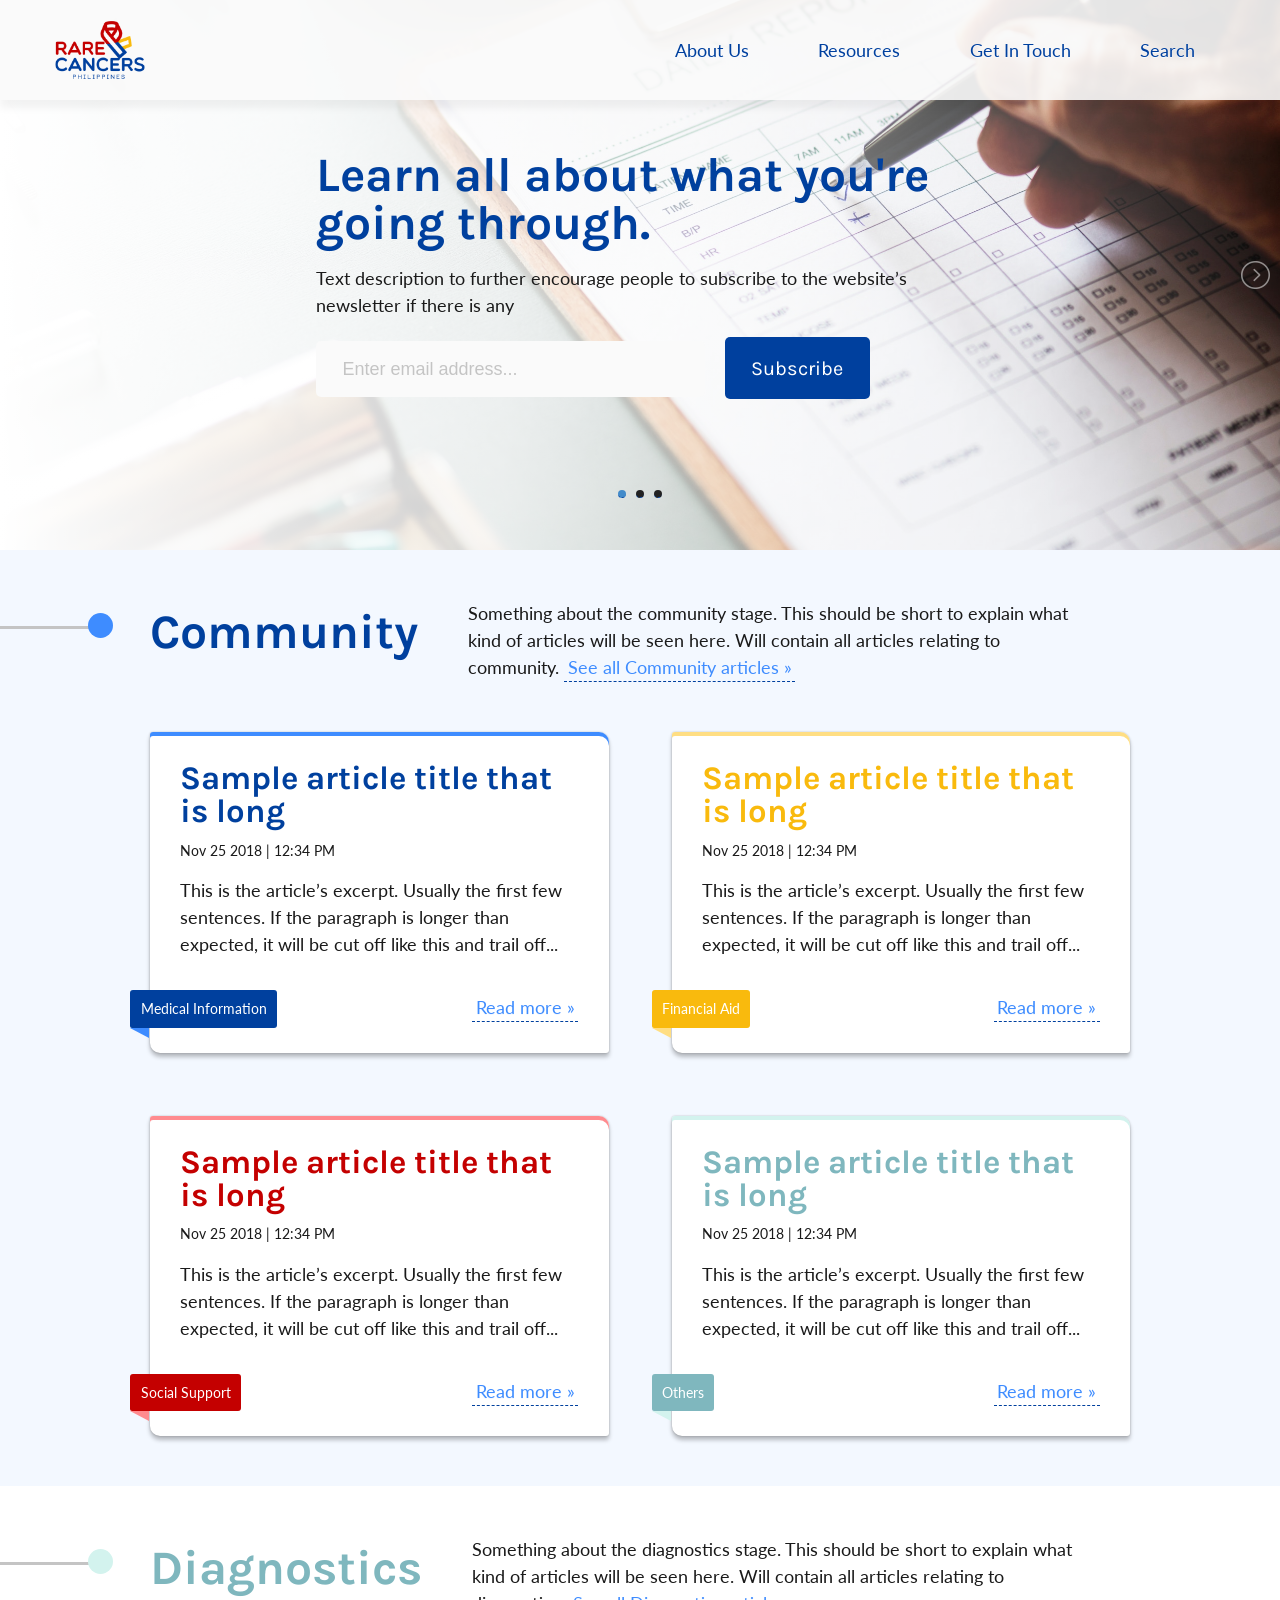
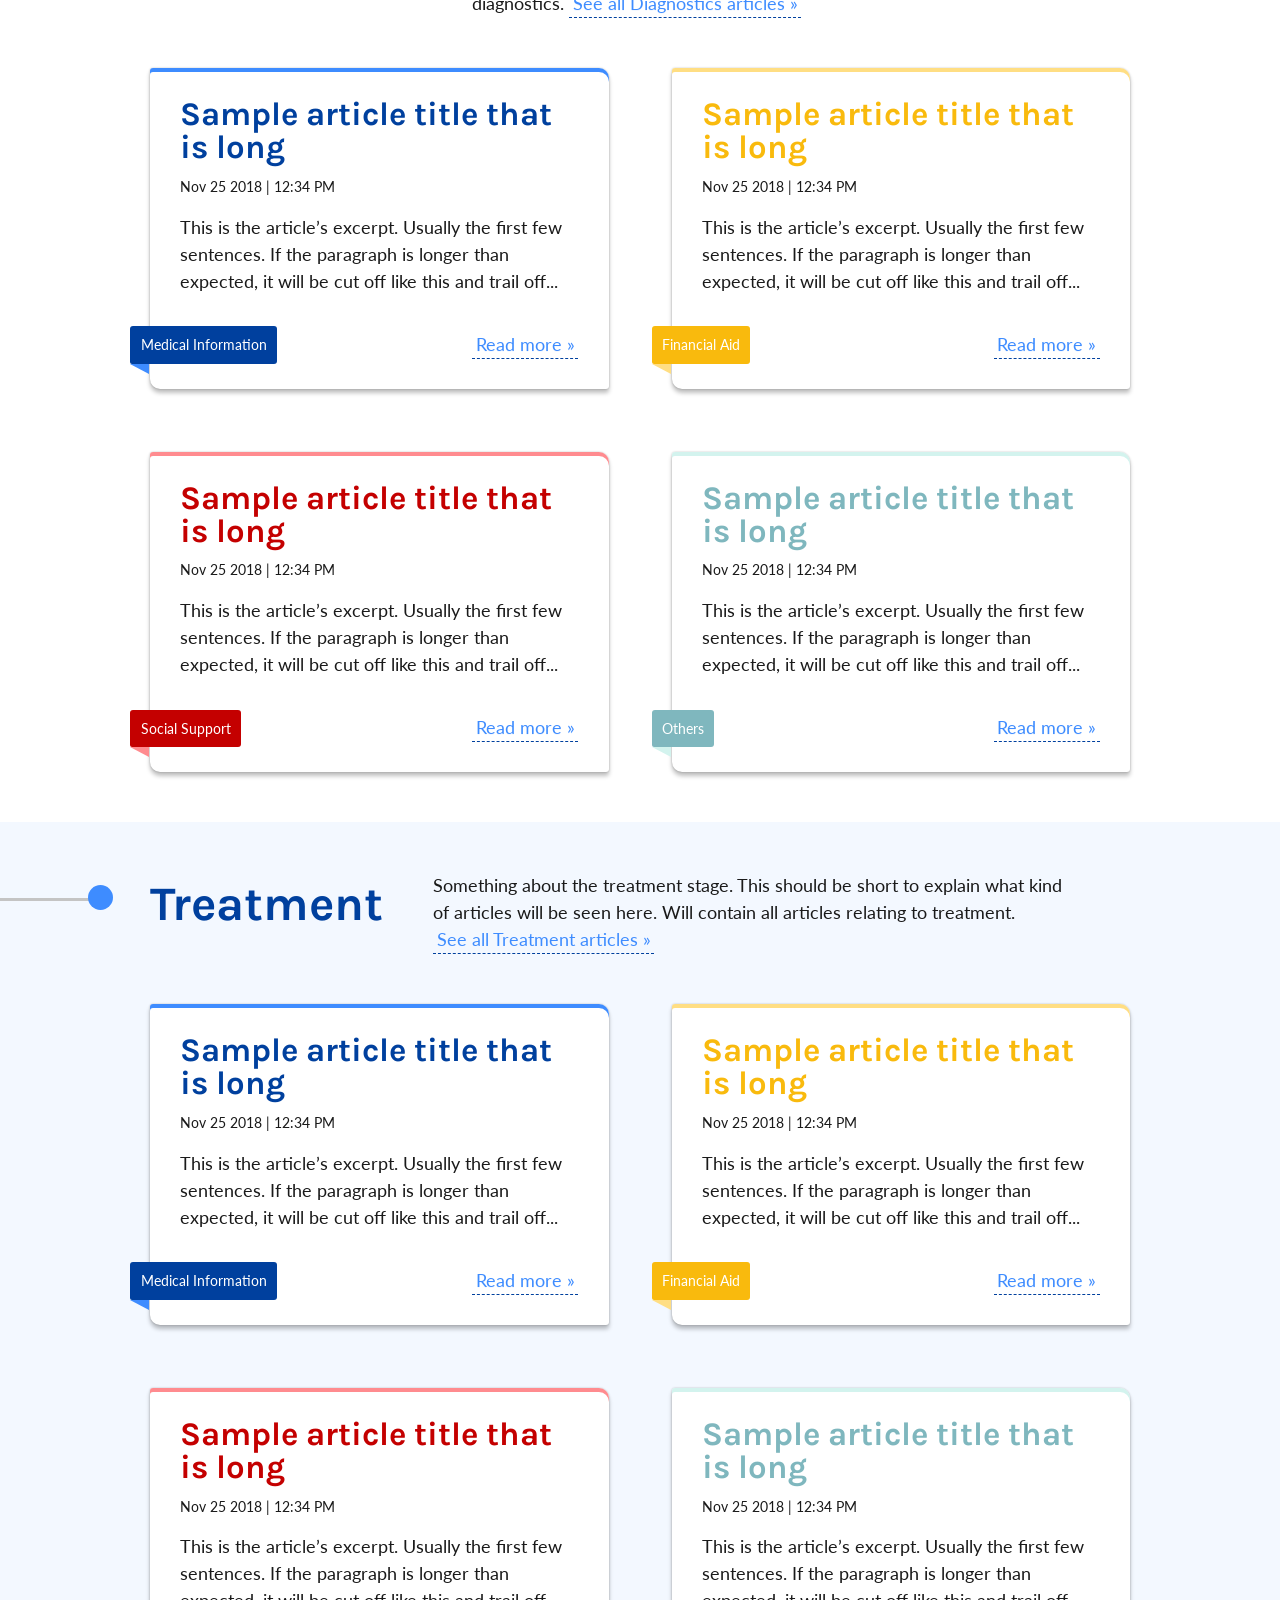
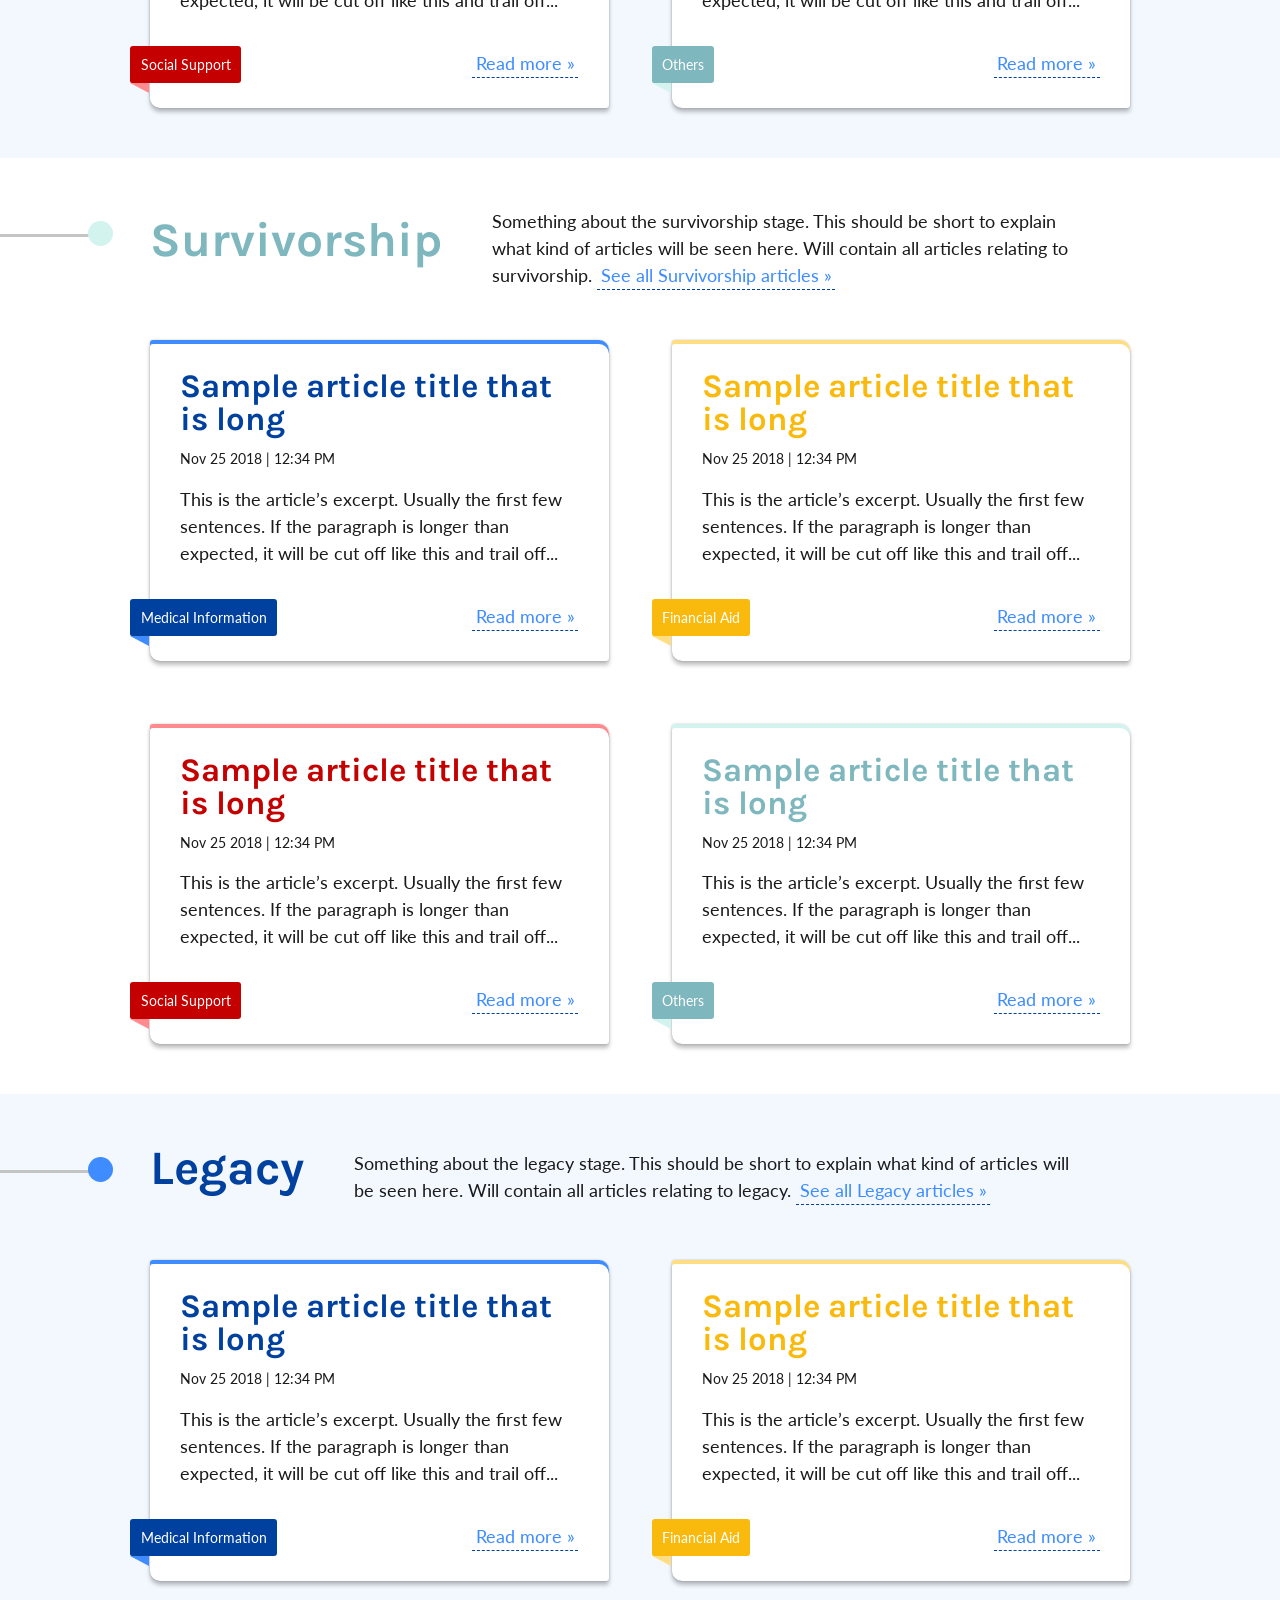
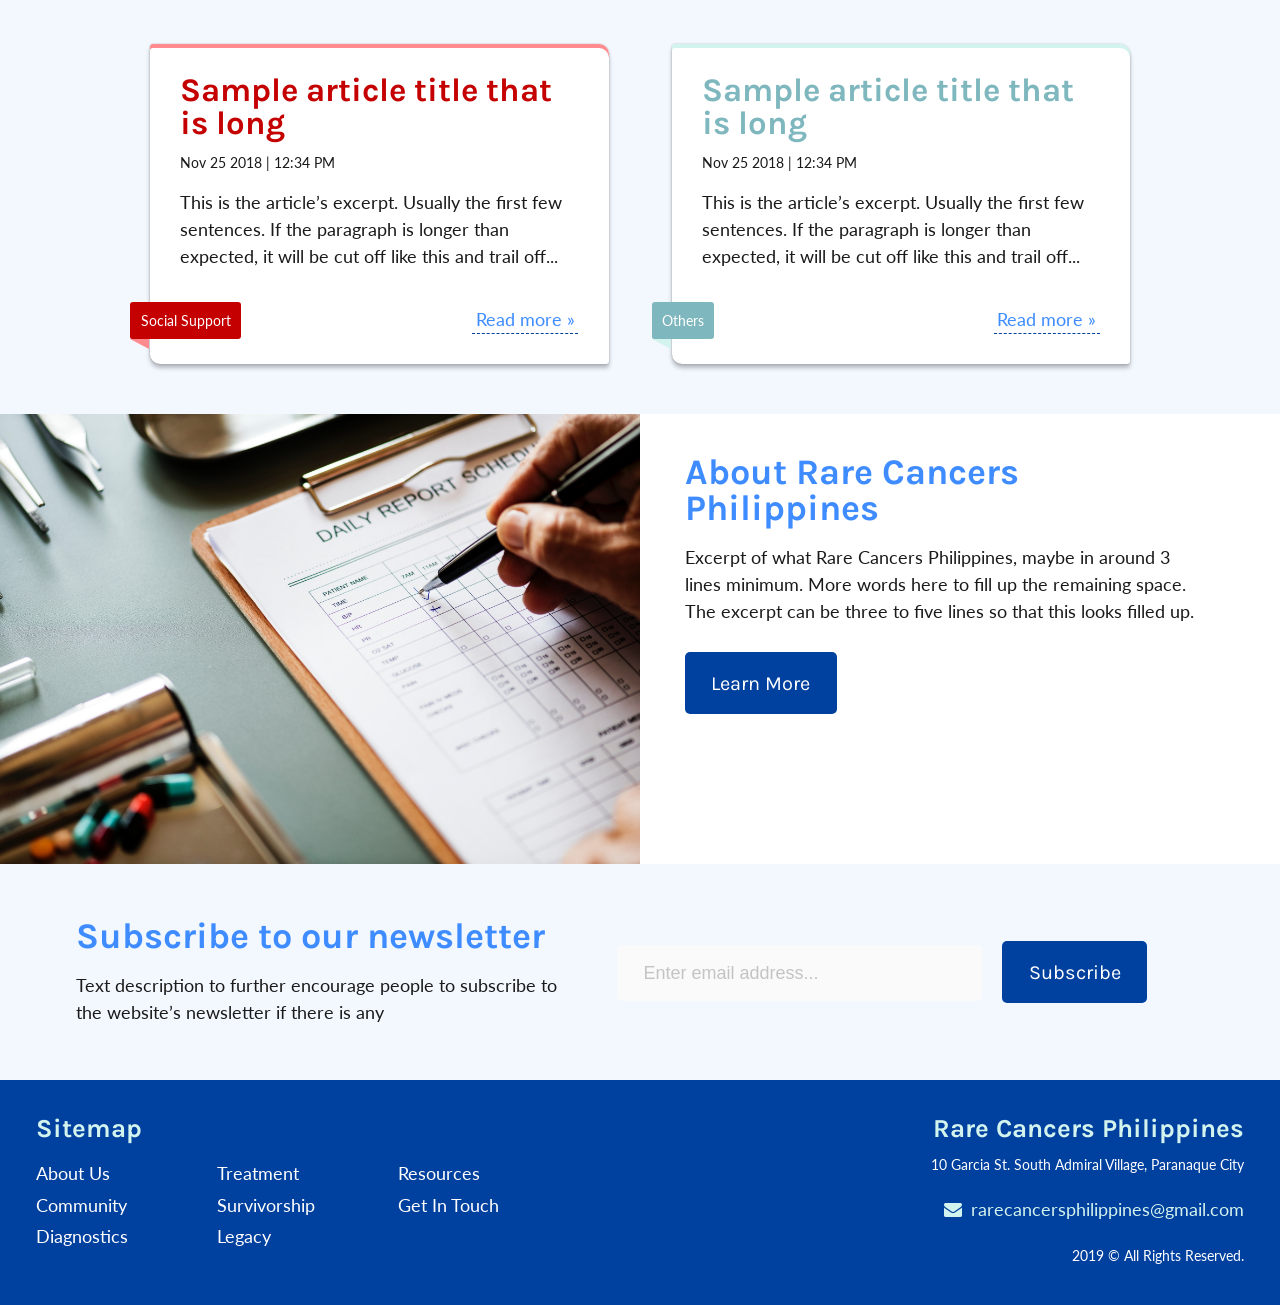
==== commit aec3496e: "Set up responsive styles for footer" ====
--- a/index.html
+++ b/index.html
@@ -338,14 +338,14 @@
     <div class="sitemap">
       <h4>Sitemap</h4>
       <ul class="sitemap-links">
-        <li class="link"><a href="about-us.html">About Us</a></li>
-        <li class="link"><a href="community.html">Community</a></li>
-        <li class="link"><a href="diagnostics.html">Diagnostics</a></li>
-        <li class="link"><a href="treatment.html">Treatment</a></li>
-        <li class="link"><a href="survivorship.html">Survivorship</a></li>
-        <li class="link"><a href="legacy.html">Legacy</a></li>
-        <li class="link"><a href="resources.html">Resources</a></li>
-        <li class="link"><a href="contact.html">Get In Touch</a></li>
+        <li class="link-item"><a class="link" href="about-us.html">About Us</a></li>
+        <li class="link-item"><a class="link" href="community.html">Community</a></li>
+        <li class="link-item"><a class="link" href="diagnostics.html">Diagnostics</a></li>
+        <li class="link-item"><a class="link" href="treatment.html">Treatment</a></li>
+        <li class="link-item"><a class="link" href="survivorship.html">Survivorship</a></li>
+        <li class="link-item"><a class="link" href="legacy.html">Legacy</a></li>
+        <li class="link-item"><a class="link" href="resources.html">Resources</a></li>
+        <li class="link-item"><a class="link" href="contact.html">Get In Touch</a></li>
       </ul>
     </div>
     <div class="org-information">
--- a/styles.css
+++ b/styles.css
@@ -33,14 +33,14 @@
   --size-text-button: 1.11em; /* 20px */
   --size-header: 100px;
 
-  --size-text-h1: 2.67em; /* 48px */
-  --size-text-h2:    2em; /* 36px */
-  --size-text-h3: 1.83em; /* 33px */
-  --size-text-h4: 1.44em; /* 26px */
-  --size-text-h5: 1.33em; /* 24px */
-  --size-text-h6: 1.11em; /* 20px */
-
-  --line-height-body: 150%;
+  --size-text-h1:    2em; /* 36px */
+  --size-text-h2: 1.83em; /* 33px */
+  --size-text-h3: 1.44em; /* 26px */
+  --size-text-h4: 1.33em; /* 24px */
+  --size-text-h5: 1.11em; /* 20px */
+  --size-text-h6: 1.05em; /* 18.9px */ 
+
+  --line-height-body: 175%;
   --line-height-heading: 100%;
 
   --border-radius: 0.278rem;
@@ -211,8 +211,9 @@
   font-size: var(--size-text-body);
   padding: 0.8rem 1.3rem;
   border-radius: var(--border-radius);
-  border: none;
+  border: 3px solid transparent;
   background-color: #fafafa;
+  transition: outline 400ms ease;
 }
 
 input:focus,
@@ -313,32 +314,6 @@
   transform: scaleY(1);
 }
 
-@media screen and (min-width: 50rem) {
-  header {
-    padding-left: 50px;
-    padding-right: 50px;
-  }
-
-  header .show-menu { display: none; }
-
-  header .navigation {
-    float: right;
-    display: flex;
-    align-items: center;
-    justify-content: space-evenly;
-    max-width: 40em;
-    width: 50%;
-    height: 100%;
-  }
-
-  header .navigation .nav-item { flex: 0 1 auto; }
-
-  header .navigation .nav-item a {
-    padding-top: 0.5rem;
-    padding-bottom: 0.5rem;
-  }
-}
-
 /* SEARCH STYLES */
 #search-container {
   top: var(--size-header);
@@ -372,4 +347,561 @@
   top: 50%;
   font-size: 2rem;
   transform: translateY(-50%);
+}
+
+/**
+ * MAIN STYLES
+ */
+main {
+  display: block;
+  min-height: 70vh;
+}
+
+/* HERO BANNER */
+.hero-banner {
+  display: block;
+}
+
+/* moving pager within the slider */
+.lSSlideOuter { position: relative; }
+.lSSlideOuter .lSPager.lSpg {
+  position: absolute;
+  left: 0;
+  right: 0;
+  bottom: 5vh;
+}
+
+/* Slide styles */
+.hero-banner.carousel .slide .description {
+  min-height: 600px;
+  height: auto;
+  background-color: var(--color-blue-light);
+  background-size: cover;
+  background-position: center;
+  padding: calc(var(--size-header) + 2rem) 3rem 2rem;
+  margin: 0 auto;
+  display: block;
+}
+
+.subscribe-to-newsletter { display: block; }
+
+.subscribe-to-newsletter input[type="email"] {
+  display: block;
+  width: 100%;
+}
+
+.subscribe-to-newsletter .button {
+  display: block;
+  margin-top: 1rem;
+}
+
+/* STAGES CARD STYLES */
+.stages {
+  display: block;
+  margin: 0 auto;
+  width: 100vw;
+}
+
+.stages .stage {
+  width: 100vw;
+  min-height: 70vh;
+  height: auto;
+  padding: 2rem;
+  display: block;
+  position: relative;
+}
+
+.stage:nth-child(odd) { background-color: var(--color-blue-light); }
+.stage:nth-child(even) { background-color: #fff; }
+
+.stage .stage-details {
+  margin: 0 auto 2rem;
+  display: block;
+}
+
+.stage .stage-details::before {
+  content: "";
+  position: absolute;
+  top: 3rem;
+  left: 0;
+  width: 2rem;
+  height: 3px;
+  background-color: #c4c4c4;
+}
+
+.stage .stage-details::after {
+  content: "";
+  position: absolute;
+  width: 1.39rem;
+  height: 1.39rem;
+  left: calc(2rem - (1.39rem / 2));
+  top: calc(3rem - (1.39rem / 2));
+  background-color: var(--color-blue-secondary);
+  border-radius: 50%;
+}
+
+.stage:nth-child(even) .stage-details::after {
+  background-color: var(--color-teal-secondary);
+}
+
+.stage .stage-details .stage-name {
+  color: var(--color-blue-primary);
+  margin-left: 2rem;
+}
+
+.stage:nth-child(even) .stage-details .stage-name {
+  color: var(--color-teal-primary);
+}
+
+.stage .stage-details .stage-description {
+  margin-left: 2rem;
+}
+
+.stages .stage .article-cards {
+  display: block;
+}
+
+/* Article Card Specific styles */
+.article-cards .article-card {
+  background-color: #fff;
+  border-radius: 3px 10px;
+  padding: 1.67rem;
+  display: block;
+  margin: 2rem auto;
+}
+
+.article-card .article-card-heading .article-title {
+  padding-bottom: 0.5rem;
+}
+
+.article-card .article-card-heading .article-meta {
+  margin: 0 auto 0.75rem;
+  font-size: var(--size-text-small);
+}
+
+.article-card .article-excerpt {
+  margin-bottom: 2rem;
+}
+
+.article-card .article-read-more {
+  text-align: right;
+  float: right;
+}
+
+.article-card .article-card-category {
+  position: relative;
+  color: #fff;
+  border-radius: 3px 3px 3px 2px;
+  margin-left: -2.75rem;
+  padding: 0.56rem;
+  font-size: 0.8rem;
+}
+
+.article-card .article-card-category::before {
+  content: "";
+  position: absolute;
+  top: 100%;
+  left: 0;
+  border-bottom: 0.56rem solid transparent;
+}
+
+/* Category-specific color coding for Article Cards */
+.article-cards .article-card.medical-information {
+  box-shadow: 0px 0px 2px rgba(0, 0, 0, 0.25),
+              0px 4px 4px rgba(0, 0, 0, 0.25),
+              inset 0px 4px 0px var(--color-blue-secondary);
+}
+
+.article-cards .article-card.financial-aid {
+  box-shadow: 0px 0px 2px rgba(0, 0, 0, 0.25),
+              0px 4px 4px rgba(0, 0, 0, 0.25),
+              inset 0px 4px 0px var(--color-yellow-secondary);
+}
+
+.article-cards .article-card.social-support {
+  box-shadow: 0px 0px 2px rgba(0, 0, 0, 0.25),
+              0px 4px 4px rgba(0, 0, 0, 0.25),
+              inset 0px 4px 0px var(--color-red-secondary);
+}
+
+.article-cards .article-card.others {
+  box-shadow: 0px 0px 2px rgba(0, 0, 0, 0.25),
+              0px 4px 4px rgba(0, 0, 0, 0.25),
+              inset 0px 4px 0px var(--color-teal-secondary);
+}
+
+.article-card.medical-information .article-card-heading .article-title { color: var(--color-blue-primary); }
+.article-card.financial-aid .article-card-heading .article-title { color: var(--color-yellow-primary); }
+.article-card.social-support .article-card-heading .article-title { color: var(--color-red-primary); }
+.article-card.others .article-card-heading .article-title { color: var(--color-teal-primary); }
+
+.article-card.medical-information .article-card-category { background-color: var(--color-blue-primary); }
+.article-card.financial-aid .article-card-category { background-color: var(--color-yellow-primary); }
+.article-card.social-support .article-card-category { background-color: var(--color-red-primary); }
+.article-card.others .article-card-category { background-color: var(--color-teal-primary); }
+
+.article-card.medical-information .article-card-category::before { border-right: 1.08rem solid var(--color-blue-secondary); }
+.article-card.financial-aid .article-card-category::before { border-right: 1.08rem solid var(--color-yellow-secondary); }
+.article-card.social-support .article-card-category::before { border-right: 1.08rem solid var(--color-red-secondary); }
+.article-card.others .article-card-category::before { border-right: 1.08rem solid var(--color-teal-secondary); }
+
+/* ABOUT RCPH SECTION STYLES */
+.about {
+  width: 100vw;
+  display: block;
+  min-height: 50vh;
+  height: auto;
+}
+
+.about .about-preview {
+  width: 100vw;
+  height: auto;
+  display: block;
+}
+
+.about .about-preview img {
+  width: 100%;
+  height: 100%;
+  object-fit: cover;
+}
+
+.about .about-information {
+  display: block;
+  margin: 2.22rem;
+}
+
+.about .about-information .about-excerpt > p {
+  margin: 0 auto 1.5rem;
+}
+
+.about .about-information .button {
+  width: auto;
+}
+
+/* NEWSLETTER SIGNUP SECTION STYLES */
+.newsletter-signup {
+  width: 100vw;
+  display: block;
+  padding: 2rem;
+  background-color: var(--color-blue-light);
+}
+
+.newsletter-signup .newsletter-info {
+  display: block;
+  width: 100%;
+  margin-bottom: 1rem;
+}
+
+/* FOOTER STYLES */
+footer {
+  width: 100vw;
+  background-color: var(--color-blue-primary);
+  color: #fff;
+  display: block;
+  padding: 2rem;
+  text-align: center;
+}
+
+footer h4 { color: var(--color-teal-secondary); }
+footer .sitemap .link { color: #fff; }
+
+footer .sitemap .link:hover,
+footer .sitemap .link:focus,
+footer .sitemap .link:active {
+  color: var(--color-teal-secondary);
+}
+
+footer .sitemap-links {
+  column-count: 2;
+  column-gap: 2.5rem;
+  column-span: all;
+  column-width: 4rem;
+  column-fill: balance;
+  list-style-type: none;
+  margin-bottom: 2rem;
+}
+
+footer .sitemap-links li {
+  margin-bottom: 0.25rem;
+}
+
+footer .org-information a {
+  color: var(--color-teal-secondary);
+}
+
+footer .org-information a:hover,
+footer .org-information a:focus,
+footer .org-information a:active {
+  color: var(--color-teal-primary);
+}
+
+footer .org-information .name {
+  padding-bottom: 0.5rem;
+}
+
+.social-media-links {
+  margin: 1rem auto;
+}
+
+.social-media-links i {
+  margin: 0.25rem;
+}
+
+footer .address,
+footer .copyright { font-size: var(--size-text-small); }
+
+/* ============== */
+/* DESKTOP STYLES */
+/* ============== */
+@media screen and (min-width: 30rem) {
+  :root {
+    --size-text-h1: 2.67em; /* 48px */
+    --size-text-h2:    2em; /* 36px */
+    --size-text-h3: 1.83em; /* 33px */
+    --size-text-h4: 1.44em; /* 26px */
+    --size-text-h5: 1.33em; /* 24px */
+    --size-text-h6: 1.11em; /* 20px */
+
+    --line-height-body: 150%;
+  }
+
+  .hero-banner.carousel .slide .description {
+    min-height: 550px;
+  }
+
+  /* Slide styles */
+  .hero-banner.carousel .slide .description {
+    padding-top: calc(var(--size-header) + 4rem);
+    padding-left: 100px;
+    padding-right: 100px;
+  }
+
+  .subscribe-to-newsletter input[type="email"] {
+    display: inline-block;
+    min-width: 60%;
+    max-width: 70%;
+    width: auto;
+    height: 100%;
+    margin-right: 1.11rem;
+  }
+
+  .subscribe-to-newsletter .button {
+    display: inline-block;
+    margin-top: initial;
+  }
+
+  /* Article Card Specific styles */
+  .article-cards .article-card {
+    display: inline-block;
+    width: calc(100%/2.25);
+    margin: 1rem;
+  }
+
+  /* ABOUT RCPH SECTION STYLES */
+  .about {
+    min-height: 450px;
+    height: 70vh;
+  }
+
+  .about .about-preview {
+    display: inline-block;
+    height: 100%;
+    width: 40vw;
+  }
+
+  .about .about-information {
+    display: inline-block;
+    vertical-align: top;
+    width: 45%;
+  }
+
+  /* FOOTER STYLES */
+  footer { 
+    display: table;
+    text-align: initial;
+  }
+
+  footer::after {
+    content: "";
+    clear: both;
+  }
+
+  footer > * {
+    display: inline-block;
+    width: 45%;
+  }
+
+  footer .sitemap { float: left; }
+  footer .org-information {
+    float: right;
+    text-align: right;
+  }
+}
+
+@media screen and (min-width: 50rem) {
+  header {
+    padding-left: 50px;
+    padding-right: 50px;
+  }
+
+  header .show-menu { display: none; }
+
+  header .navigation {
+    float: right;
+    display: flex;
+    align-items: center;
+    justify-content: space-evenly;
+    max-width: 40em;
+    width: 50%;
+    height: 100%;
+  }
+
+  header .navigation .nav-item { flex: 0 1 auto; }
+
+  header .navigation .nav-item a {
+    padding-top: 0.5rem;
+    padding-bottom: 0.5rem;
+  }
+
+  #search-container {
+    position: fixed;
+    padding: 2rem 8.33rem;
+    left: 0;
+    right: 0;
+  }
+
+  /* Slide styles */
+  .hero-banner.carousel .slide .description {
+    padding: 2em 100px;
+    display: flex;
+    flex-flow: column wrap;
+    justify-content: center;
+    align-items: flex-start;
+    align-content: center;
+  }
+
+  .hero-banner.carousel .slide .description > *:not(.button) {
+    width: 36rem;
+  }
+
+  .subscribe-to-newsletter .button {
+    flex: 1;
+  }
+
+  /* STAGE CARD STYLES */
+  .stages .stage {
+    padding: 2.78rem 6rem;
+    display: flex;
+    flex-flow: column nowrap;
+    justify-content: flex-start;
+    align-items: center;
+    align-content: flex-start;
+    position: relative;
+  }
+
+  .stage .stage-details {
+    margin-bottom: 2.78rem;
+  }
+
+  .stage .stage-details::before {
+    top: 4.2rem;
+    width: 4rem;
+  }
+
+  .stage .stage-details::after {
+    left: calc(4rem - (1.39rem / 2));
+    top: calc(4.2rem - (1.39rem / 2));
+  }
+
+  .stage .stage-details .stage-name,
+  .stage .stage-details .stage-description {
+    margin: initial;
+  }
+
+  .stages .stage .article-cards {
+    display: grid;
+    grid-template-rows: 1fr 1fr;
+    grid-template-columns: 1fr 1fr;
+    grid-gap: 3rem;
+  }
+
+  .article-cards .article-card {
+    display: block;
+    width: auto;
+    margin: initial;
+    grid-column: span 1;
+    grid-row: span 1;
+  }
+
+  /* ABOUT RCPH SECTION STYLES */
+  .about {
+    min-height: 20rem;
+    height: 50vh;
+    max-height: 25rem;
+  }
+
+  .about .about-preview { width: 50vw; }
+  .about .about-information { width: 40%; }
+
+  /* NEWSLETTER SIGNUP SECTION STYLES */
+  .newsletter-signup {
+    display: inline-flex;
+    align-items: center;
+  }
+
+  .newsletter-signup .newsletter-info {
+    display: inline-block;
+    width: 40%;
+  }
+
+  .newsletter-signup .subscribe-to-newsletter {
+    margin: 1rem;
+    flex-grow: 1.5;
+  }
+
+  /* FOOTER STYLES */
+  footer .sitemap-links {
+    column-gap: 0;
+    margin-bottom: initial;
+  }
+}
+
+@media screen and (min-width: 80rem) {
+  /* STAGE CARD STYLES */
+  .stages .stage {
+    padding-left: 8.33rem;
+    padding-right: 8.33rem;
+  }
+
+  .stage .stage-details {
+    display: flex;
+    justify-content: flex-start;
+    align-items: center;
+  }
+
+  .stage .stage-details::before {
+    top: 4.2rem;
+    width: 5.56rem;
+  }
+
+  .stage .stage-details::after {
+    left: calc(5.56rem - (1.39rem / 2));
+    top: calc(4.2rem - (1.39rem / 2));
+  }
+
+  .stage .stage-details .stage-name { flex: 1 1 auto; }
+
+  .stage .stage-details .stage-description {
+    flex: 2 1 auto;
+    margin: 0 2.78rem;
+  }
+
+  /* Article Card Specific styles */
+  .stages .stage .article-cards { grid-gap: 3.5rem; }
+
+  /* NEWSLETTER SIGNUP SECTION STYLES */
+  .newsletter-signup .newsletter-info { margin: 1rem 2.22rem; }
+
+  /* FOOTER STYLES */
+  footer .sitemap-links { column-count: 3; }
 }
